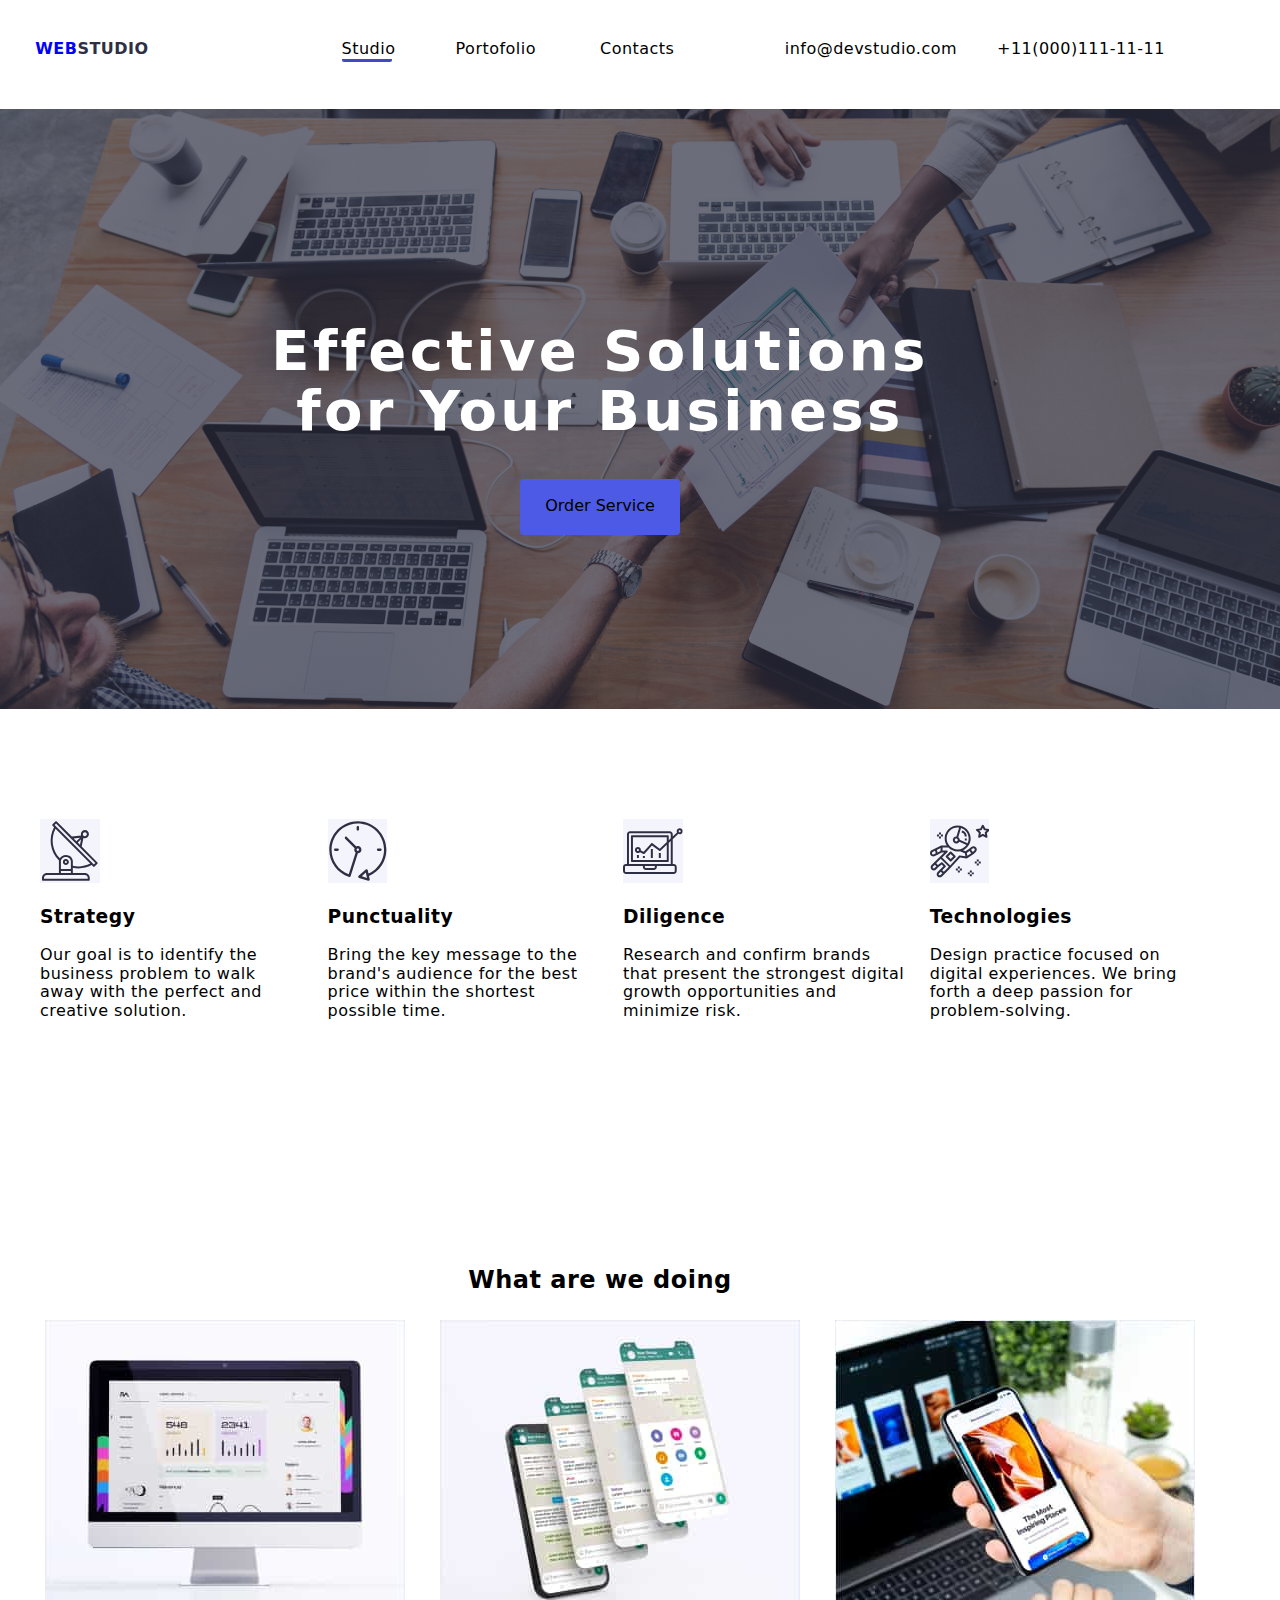
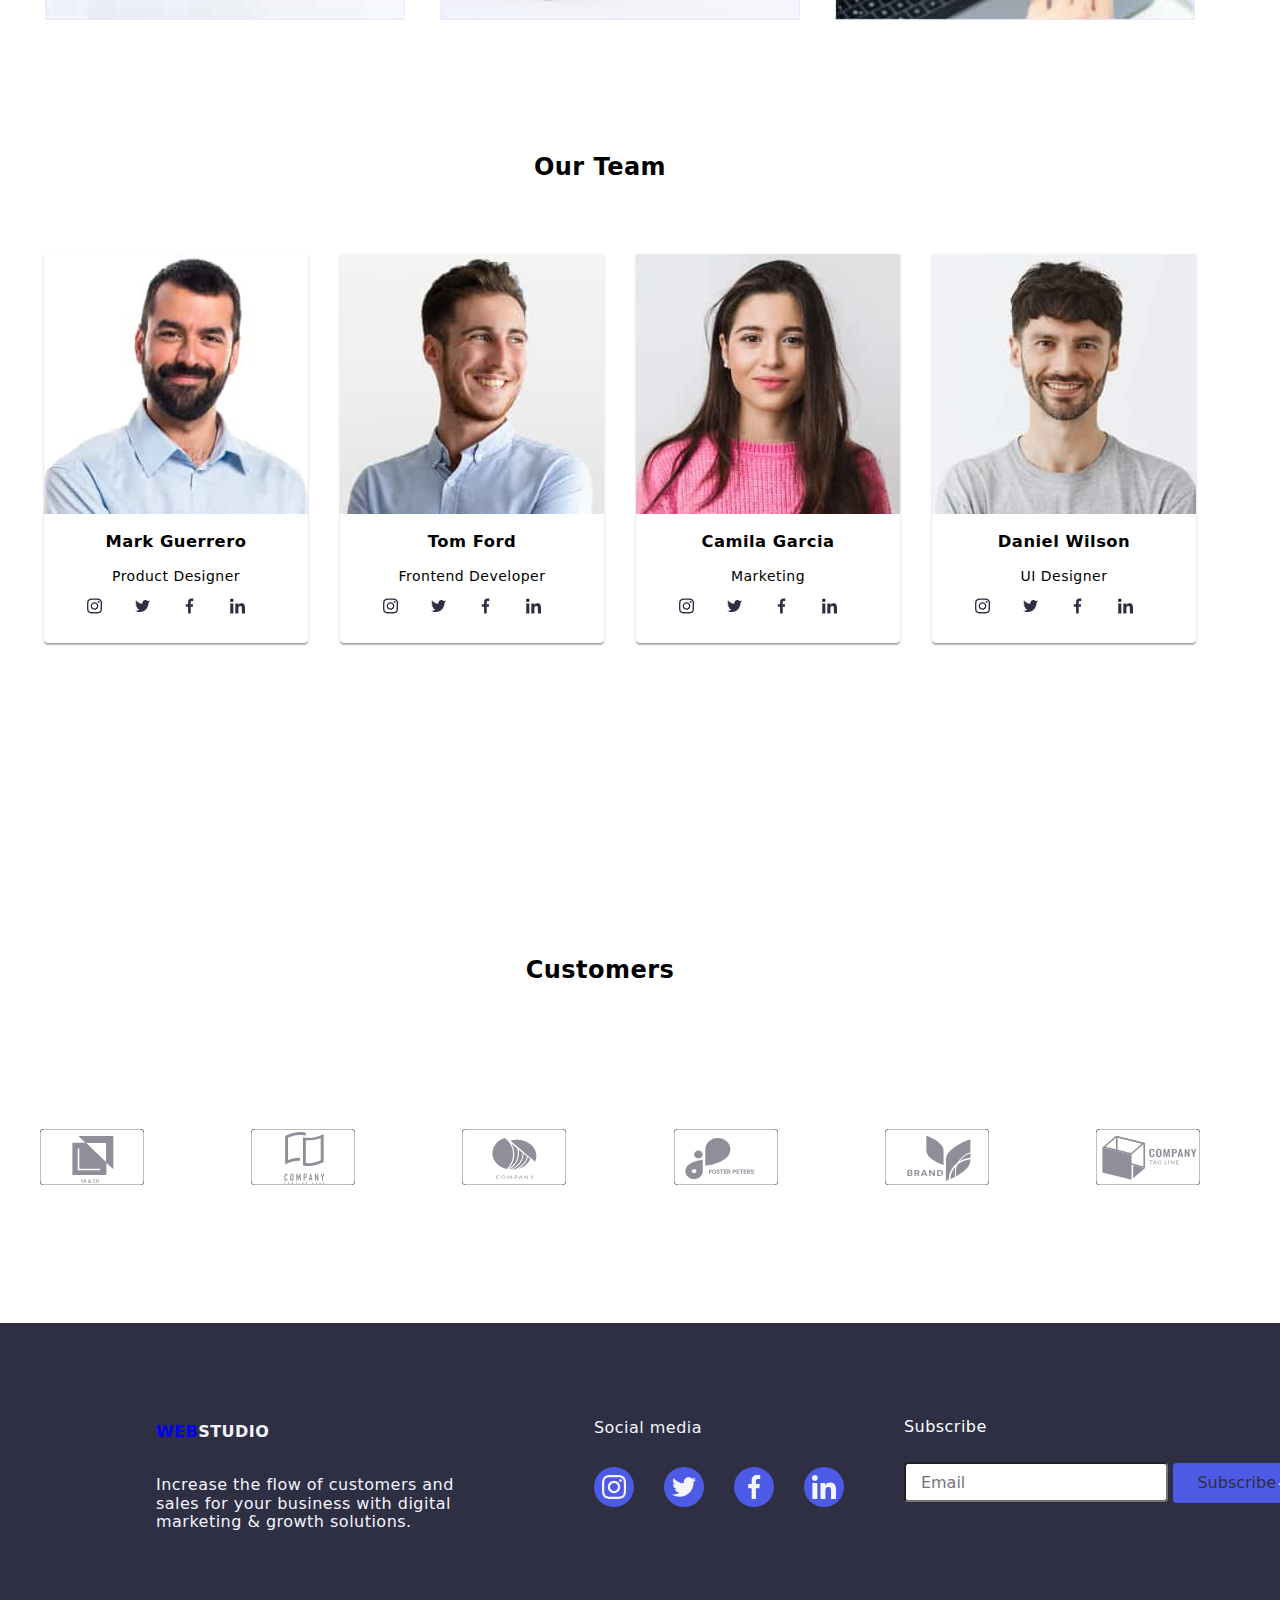
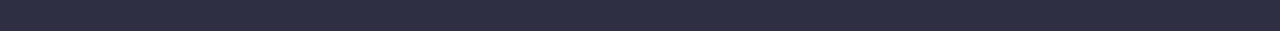
==== index.html @ d2dd6508 "3" ====
<!DOCTYPE html>
<html lang="en">

<head>
  <meta charset="UTF-8" />
  <meta name="viewport" content="width=device-width, initial-scale=1.0" />
  <title>WEBSTUDIO</title>
  <link rel="preconnect" href="https://fonts.googleapis.com" />
  <link rel="preconnect" href="https://fonts.gstatic.com" crossorigin="" />
  <link
    href="https://fonts.googleapis.com/css2?family=Raleway:ital,wght@0,700;1,700&amp;family=Roboto:wght@400;500;700;900&amp;display=swap"
    rel="stylesheet" />
  <link rel="stylesheet" href="style.css" />
  <link rel="stylesheet" href="modern-normalize.css" />
</head>

<body class="website">
  <header class="top-line container">
    <!-- Logo -->
    <a href="index.html" class="logo">STUDIO</a>
    <!-- Sectiunea Navigatie -->
    <nav class="pages">
      <ul>
        <li>
          <a class="active-studio" href="index.html">Studio</a>
        </li>
      </ul>
      <ul>
        <li>
          <a href="Portofoliu.html">Portofolio</a>
        </li>
      </ul>
      <ul>
        <li>
          <a>Contacts</a>
        </li>
      </ul>
    </nav>
    <!-- Email and Phone -->
    <div class="link-logo">
      <a href="mailto:info@devstudio.com">info@devstudio.com</a>
      <a href="tel:+11%20(000)%20111-11-11">+11(000)111-11-11</a>
    </div>
  </header>

  <div class="header-container-content">
    <!-- Section Hero -->
    <main>
      <section class="hero section container">
        <h1 class="h1-hero">
          Effective Solutions<br />
          for Your Business
        </h1>
        <button class="button-order" data-modal-open>Order Service</button>
        <div class="modal is-hidden" data-modal>
          <div class="modal-content">
            <div>
              <form>

                <p class="p-form">Leave your contacts and we will call you back</p>
                <div class="modal-form">

                  <label clas="name-label"> Name
                    <svg class="name-icon" width="25px" height="25px">
                      <use href="./icons/symbol-defs-modal.svg.svg#icon-person"></use>
                    </svg>
                    <input type="text">
                  </label>
                </div>

                <div class="modal-form">
                  <label clas="name-label"> Phone
                    <svg class="name-icon" width="25px" height="25px">
                      <use href="./icons/symbol-defs-modal.svg.svg#icon-phone"></use>
                    </svg>
                    <input type="text">
                  </label>
                </div>

                <div class="modal-form">
                  <label clas="name-label"> Email
                    <svg class="name-icon" width="25px" height="25px">
                      <use href="./icons/symbol-defs-modal.svg.svg#icon-email"></use>
                    </svg>
                    <input type="text">
                  </label>
                </div>
                <div class="modal-form">
                  <label class="comment" for="comment">Comment
                    <textarea class="comment-textarea" name="comment" rows="5" placeholder="Text input"></textarea>
                  </label>
                  <div class="modal-form-checkbox">

                    <input class="checkbox" type="checkbox" id="privacypolicy" name="privacypolicy" value="policy">
                    <label class="privacypolicy" for="privacypolicy"> I accept the terms and conditions of the <a
                        href="https://www.google.co.uk/" target="_blank"> <span> Privacy Policy</span></a></label><br>
                  </div>
                  <div class="btn-send-style">
                  <button class="btn-send" type="submit">Send</button>
                </div>
                </div>
                <!-- <input type="submit" value="Submit"> -->
              </form>
            </div>
            <button class="close-btn" data-modal-close>
              <svg class="close-icons" width="24px" height="24px">
                <use href="./icons/symbol-defs-close.svg#icon-close"></use>
              </svg>
            </button>
          </div>
        </div>
      </section>
  </div>
  <!-- Section Subtitles -->
  <section class="section container">
    <ul class="about-list">
      <li>
        <div class="4-icons">
          <svg class="social-icons" width="59.72px" height="64px">
            <rect class="rect-icons" fill="#F4F4FD" width="264;" height="112px;" />
            <use href="./icons/symbol-defs1.svg#icon-antena"></use>
          </svg>
        </div>
        <h3>Strategy</h3>
        <p>
          Our goal is to identify the business problem to walk away with the
          perfect and creative solution.
        </p>
      </li>
      <li>
        <div class="4-icons">
          <svg class="social-icons" width="59.72px" height="64px">
            <rect class="rect-icons" fill="#F4F4FD" width="264;" height="112px;" />
            <use href="./icons/symbol-defs1.svg#icon-clock"></use>
          </svg>
        </div>
        <h3>Punctuality</h3>
        <p>
          Bring the key message to the brand's audience for the best price
          within the shortest possible time.
        </p>
      </li>
      <li>
        <div class="4-icons">
          <svg class="social-icons" width="59.72px" height="64px">
            <rect class="rect-icons" fill="#F4F4FD" width="264;" height="112px;" />
            <use href="./icons/symbol-defs1.svg#icon-diagram"></use>
          </svg>
        </div>
        <h3>Diligence</h3>
        <p>
          Research and confirm brands that present the strongest digital
          growth opportunities and minimize risk.
        </p>
      </li>
      <li>
        <div class="4-icons">
          <svg class="social-icons" width="59.72px" height="64px">
            <rect class="rect-icons" fill="#F4F4FD" width="264;" height="112px;" />
            <use href="./icons/symbol-defs1.svg#icon-astronaut"></use>
          </svg>
        </div>
        <h3>Technologies</h3>
        <p>
          Design practice focused on digital experiences. We bring forth a
          deep passion for problem-solving.
        </p>
      </li>
    </ul>
  </section>
  <!-- Section "What are we doing" -->
  <section class="section">
    <div class="container">
      <h2 class="sub-heder">What are we doing</h2>
      <ul class="section-img">
        <li>
          <img src="./images/monitor.jpg" alt="monitor" width="360" height="300" />
        </li>
        <li>
          <img src="./images/telefoane.jpg" alt="telefoane" width="360" height="300" />
        </li>
        <li>
          <img src="./images/telefon.jpg" alt="telefon" width="360" height="300" />
        </li>
      </ul>
    </div>
  </section>
  <!-- Section Our Team -->
  <section class="section-team">
    <div class="container">
      <h2 class="h2-team">Our Team</h2>
      <ul class="team-cards">
        <li class="cards-team">
          <img src="./images/mark.jpg" alt="mark" />
          <h3 class="h3-team">Mark Guerrero</h3>
          <p class="p-team">Product Designer</p>
          <ul class="list-social-icons">
            <li>
              <a class="icon-links" href="https://www.instagram.com/" target="_blank" aria-label="instagram-link">

                <svg class="social-icons" width="16px" height="16px">
                  <use href="./icons/symbol-defs1.svg#icon-instagram"></use>
                </svg>
              </a>


            </li>
            <li>
              <a class="icon-links" href="https://twitter.com/" target="_blank" aria-label="instagram-link">
                <svg class="social-icons" width="16px" height="16px">
                  <use href="./icons/symbol-defs1.svg#icon-twitter"></use>
                </svg>
              </a>
            </li>
            <li>
              <a class="icon-links" href="https://www.facebook.com/" target="_blank" aria-label="instagram-link">
                <svg class="social-icons" width="16px" height="16px">
                  <use href="./icons/symbol-defs1.svg#icon-facebook"></use>
                </svg>
              </a>
            </li>
            <li>
              <a class="icon-links" href="https://www.linkedin.com/" target="_blank" aria-label="instagram-link">
                <svg class="social-icons" width="16px" height="16px">
                  <use href="./icons/symbol-defs1.svg#icon-linkedin"></use>
                </svg>
              </a>
            </li>
          </ul>
        </li>
        <li class="cards-team">
          <img src="./images/tom.jpg" alt="tom" />
          <h3 class="h3-team">Tom Ford</h3>
          <p class="p-team">Frontend Developer</p>
          <ul class="list-social-icons">
            <li>
              <a class="icon-links" href="https://www.instagram.com/" target="_blank" aria-label="instagram-link">
                <svg class="social-icons" width="16px" height="16px">
                  <use href="./icons/symbol-defs1.svg#icon-instagram"></use>
                </svg>
              </a>
            </li>
            <li>
              <a class="icon-links" href="https://twitter.com/" target="_blank" aria-label="instagram-link">
                <svg class="social-icons" width="16px" height="16px">
                  <use href="./icons/symbol-defs1.svg#icon-twitter"></use>
                </svg>
              </a>
            </li>
            <li>
              <a class="icon-links" href="https://www.facebook.com/" target="_blank" aria-label="instagram-link">
                <svg class="social-icons" width="16px" height="16px">
                  <use href="./icons/symbol-defs1.svg#icon-facebook"></use>
                </svg>
              </a>
            </li>
            <li>
              <a class="icon-links" href="https://www.linkedin.com/" target="_blank" aria-label="instagram-link">
                <svg class="social-icons" width="16px" height="16px">
                  <use href="./icons/symbol-defs1.svg#icon-linkedin"></use>
                </svg>
              </a>
            </li>
          </ul>
        </li>
        </li>
        <li class="cards-team">

          <img src="./images/camila.jpg" alt="camila" />
          <h3 class="h3-team">Camila Garcia</h3>
          <p class="p-team">Marketing</p>
          <ul class="list-social-icons">
            <li>

              <a class="icon-links" href="https://www.instagram.com/" target="_blank" aria-label="instagram-link">
                <svg class="social-icons" width="16px" height="16px">
                  <use href="./icons/symbol-defs1.svg#icon-instagram"></use>
                </svg>
              </a>
            </li>
            <li>
              <a class="icon-links" href="https://twitter.com/" target="_blank" aria-label="instagram-link">
                <svg class="social-icons" width="16px" height="16px">
                  <use href="./icons/symbol-defs1.svg#icon-twitter"></use>
                </svg>
              </a>
            </li>
            <li>
              <a class="icon-links" href="https://www.facebook.com/" target="_blank" aria-label="instagram-link">
                <svg class="social-icons" width="16px" height="16px">
                  <use href="./icons/symbol-defs1.svg#icon-facebook"></use>
                </svg>
              </a>
            </li>

            <li>
              <a class="icon-links" href="https://www.linkedin.com/" target="_blank" aria-label="instagram-link">
                <svg class="social-icons" width="16px" height="16px">
                  <use href="./icons/symbol-defs1.svg#icon-linkedin"></use>
                </svg>
              </a>
            </li>
          </ul>
        </li>
        <li class="cards-team">

          <img src="./images/daniel.jpg" alt="daniel" />
          <h3 class="h3-team">Daniel Wilson</h3>
          <p class="p-team">UI Designer</p>
          <ul class="list-social-icons">
            <li>
              <a class="icon-links" href="https://www.instagram.com/" target="_blank" aria-label="instagram-link">


                <svg class="social-icons" width="16px" height="16px">
                  <use href="./icons/symbol-defs1.svg#icon-instagram"></use>
                </svg>
              </a>
            </li>
            <li>
              <a class="icon-links" href="https://twitter.com/" target="_blank" aria-label="instagram-link">
                <svg class="social-icons" width="16px" height="16px">
                  <use href="./icons/symbol-defs1.svg#icon-twitter"></use>
                </svg>
              </a>
            </li>
            <li>
              <a class="icon-links" href="https://www.facebook.com/" target="_blank" aria-label="instagram-link">
                <svg class="social-icons" width="16px" height="16px">
                  <use href="./icons/symbol-defs1.svg#icon-facebook"></use>

                </svg>
              </a>
            </li>
            <li>
              <a class="icon-links" href="https://www.linkedin.com/" target="_blank" aria-label="instagram-link">
                <svg class="social-icons" width="16px" height="16px">
                  <use href="./icons/symbol-defs1.svg#icon-linkedin"></use>
                </svg>
              </a>
            </li>
          </ul>
        </li>
        </li>
    </div>
  </section>
  <section class="section customers">
    <div class="container">
      <h2>Customers</h2>
      <div class="container-customers">
        <ul class="customers-icons">
          <li class="customers-icons">
            <svg class="6-icons" width="104px" height="56px">
              <rect class="hover-rectangle" width="104px" height="56px" fill="#ffff" stroke="grey" rx="4px" />
              <use href="./icons/symbol-defs1.svg#icon-1"></use>
            </svg>



          </li>

          <li class="customers-icons">
            <svg class="6-icons" width="104px" height="56px">
              <rect class="hover-rectangle" width="104px" height="56px" fill="#ffff" stroke="grey" rx="4px" />

              <use href="./icons/symbol-defs1.svg#icon-2"></use>

            </svg>

          </li>
          <li class="customers-icons">
            <svg class="6-icons" width="104px" height="56px">
              <rect class="hover-rectangle" width="104px" height="56px" fill="#ffff" stroke="grey" rx="4px" />
              <use href="./icons/symbol-defs1.svg#icon-3"></use>
            </svg>

          </li>
          <li class="customers-icons">
            <svg class="6-icons" width="104px" height="56px">
              <rect class="hover-rectangle" width="104px" height="56px" fill="#ffff" stroke="grey" rx="4px" />
              <use href="./icons/symbol-defs1.svg#icon-4"></use>
            </svg>

          </li>
          <li class="customers-icons">
            <svg class="6-icons" width="104px" height="56px">
              <rect class="hover-rectangle" width="104px" height="56px" fill="#ffff" stroke="grey" rx="4px" />
              <use href="./icons/symbol-defs1.svg#icon-5"></use>
            </svg>

          </li>
          <li class="customers-icons">
            <svg class="6-icons" width="104px" height="56px">
              <rect class="hover-rectangle" width="104" height="56" fill="#ffff" stroke="grey" stroke-width="1px"
                rx="4px" />
              <use href="./icons/symbol-defs1.svg#icon-6"></use>
            </svg>

          </li>
        </ul>
      </div>
    </div>



  </section>
  </main>
  <footer class="footer">
    <div class="container">
      <section class="footer">
        <!-- Logo -->
        <div class="logo-footer">
          <a href="index.html" class="logo">STUDIO</a>
          <p class="p-footer">
            Increase the flow of customers and <br> sales for your business with digital <br>
            marketing & growth solutions.
          </p>

        </div>
        <div class="social-media-footer">
          <p>Social media</p>
          <ul class="list-social-icons">
            <li>
              <a class="icon-links-footer" href="https://www.instagram.com/" target="_blank"
                aria-label="instagram-link">


                <svg class="social-icons-footer" width="24px" height="24px">
                  <use href="./icons/symbol-defs1.svg#icon-instagram"></use>
                </svg>
              </a>
            </li>
            <li>
              <a class="icon-links-footer" href="https://twitter.com/" target="_blank" aria-label="instagram-link">
                <svg class="social-icons-footer" width="24px" height="24px">
                  <use href="./icons/symbol-defs1.svg#icon-twitter"></use>
                </svg>
              </a>
            </li>
            <li>
              <a class="icon-links-footer" href="https://www.facebook.com/" target="_blank" aria-label="instagram-link">
                <svg class="social-icons-footer" width="24px" height="24px">
                  <use href="./icons/symbol-defs1.svg#icon-facebook"></use>

                </svg>
              </a>
            </li>
            <li>
              <a class="icon-links-footer" href="https://www.linkedin.com/" target="_blank" aria-label="instagram-link">
                <svg class="social-icons-footer" width="24px" height="24px">
                  <use href="./icons/symbol-defs1.svg#icon-linkedin"></use>
                </svg>
              </a>
            </li>
          </ul>
        </div>
        <div class="modal-form-footer">
          <p class="p-subscribe">Subscribe</p>
          <label class="footer-form"> 
            <input class="name-label-footer" type="text" placeholder="Email">
            <button class="btn-subscribe-footer" type="submit">Subscribe</button>
            <svg class="svg-btn-footer" width="24px" height="24px">
              <use href="./icons/symbol-defs-frame.svg.svg#icon-Frame"></use>
            </svg>
          </label>
        </div>
      </section>
    </div>
  </footer>

  <script src="./js/modal.js"></script>

</body>

</html>
---- style.css ----
.root {
  --link-color: #2e2f42;
  --global-font-family: "Roboto", sans-serif;
  --logo-font-family: "Raleway", sans-serif;
  --link-logo: #434455;
  --global-withe-text: #f4f4fd;
}

.website {
  font-family: var(--global-font-family);
}
body {
  font-family: var(--global-font-family);
  letter-spacing: 0.03em;
}

.logo-footer::before {
  color: blue;
  font-family: var(--logo-font-family);
  font-weight: 800;
  size: 18px;
  text-decoration: none;
}

.footer .logo {
  color: #f4f4fd;
  text-decoration: none;
}

.logo::before {
  content: "WEB";
  color: blue;
  font-family: var(--logo-font-family);
  font-weight: 800;
  size: 18px;
  text-decoration: none;
}

.logo {
  color: #2e2f42;
  text-decoration: none;
  font-family: var(--logo-font-family);
  font-weight: 800;
  size: 18px;
  width: 156px;
  margin-top: 24px;
  margin-bottom: 24px;
}

.link-logo a {
  color: var(--link-logo);
  text-decoration: none;
  size: 16px;
  line-height: 1.5;
  justify-content: space-around;
  margin-top: 24px;
  margin-bottom: 24px;
}

.link-logo {
  display: flex;
  gap: 40px;
  margin-top: 24px;
  margin-bottom: 24px;
  margin-block-start: 0;
}

.pages a {
  color: var(--link-color);
  text-decoration: none;
  font-weight: 500;
  gap: 40px;
  display: flex;
  margin-top: 24px;
  margin-bottom: 24px;
}

ul {
  list-style-type: none;
}

.hero {
  display: flex;
  flex-direction: column;
  justify-content: center;
  align-items: center;
  color: #ffffff;
  top: 72px;
  width: 1440px;
  height: 600px;
  top: 72px;
}

.rect-icons {
  width: 264px;
  height: 112px;
  position: absolute;
  left: 0px;
  top: 0px;
  background: #f4f4fd;
  border-radius: 4px;
}

.header-container-content {
  width: 1440px;
  height: 600px;
  position: relative;
  background-image: linear-gradient(
      rgba(46, 47, 66, 0.7),
      rgba(46, 47, 66, 0.7)
    ),
    url(./images/office.png);
  background-size: cover;
}

.top-line {
  display: flex;
  justify-content: space-around;
  gap: 40px;
  margin-block-start: 0;
}

.pages {
  display: flex;
  justify-content: space-evenly;
  margin-block-start: 0;
  gap: 24px;
}

.top-line {
  align-items: baseline;
}

.h1-hero {
  display: flex;
  justify-content: center;
  align-items: center;
  font-family: var(--global-font-family);
  font-weight: 700;
  font-size: 56px;
  line-height: 60px;
  letter-spacing: 0.06em;
  color: #fff;
  width: 696px;
  text-align: center;
}

.button-order {
  padding: 16px, 32px, 16px, 32px;
  cursor: pointer;
  width: 160px;
  height: 56px;
  gap: 10px;
  border-radius: 4px 4px 4px;
  background-color: #4d5ae5;
  padding: 0;
  outline: none;
  border: none;
  transition: color 250ms cubic-bezier(0.4, 0, 0.2, 1);
}

.button-order:hover,
.button-order:focus {
  background-color: #4d5ae5;
  color: #ffffff;
  cursor: pointer;
  border: none;
  transition: color 250ms cubic-bezier(0.4, 0, 0.2, 1);
}

.about li h3 {
  font-weight: 500;
  size: 20px;
  color: var(--link-color);
  line-height: 1.5;
}

.about li p {
  size: 16px;
  color: var(--link-color);
  line-height: 1.5;
}

.sub-heder {
  font-weight: 700;
  size: 36px;
  color: var(--link-color);
  line-height: 40px;
}

.team {
  font-weight: 700;
  size: 36px;
  color: var(--link-color);
  line-height: 40px;
}

.our-team h3 {
  font-weight: 500;
  size: 20px;
  color: var(--link-color);
  line-height: 1.5;
}

.our-team p {
  size: 16px;
  color: var(--link-logo);
  line-height: 1.5;
}

.footer {
  background-color: #2e2f42;
  color: #f4f4fd;
  width: 1440px;
  display: flex;
  justify-content: unset;
  align-content: baseline;
  flex-wrap: wrap;
}

.logo-studio {
  color: #ffffff;
  line-height: 21px;
}

.buttons .all {
  font-weight: 500;
  color: #4d5ae5;
  background-color: #e7e9fc;
  width: 69px;
  height: 48px;
  padding: 12px, 24px, 12px, 24px;
  cursor: pointer;
  border: none;
  border-radius: 4px;
  line-height: 1.5;
  transition: color 250ms cubic-bezier(0.4, 0, 0.2, 1);
}

.buttons .all:hover {
  background-color: #404bbf;
  color: #ffffff;
  transition: color 250ms cubic-bezier(0.4, 0, 0.2, 1);
}

.buttons .web {
  color: #4d5ae5;
  background-color: #e7e9fc;
  width: 116px;
  height: 48px;
  padding: 12px, 24px, 12px, 24px;
  cursor: pointer;
  border: 1px;
  border-radius: 4px;
  font-weight: 500;
  line-height: 1.5;
  transition: color 250ms cubic-bezier(0.4, 0, 0.2, 1);
}

.buttons .web:hover {
  background-color: #404bbf;
  color: #ffffff;
  transition: color 250ms cubic-bezier(0.4, 0, 0.2, 1);
}

.buttons .app {
  color: #4d5ae5;
  background-color: #e7e9fc;
  width: 78px;
  height: 48px;
  padding: 12px, 24px, 12px, 24px;
  cursor: pointer;
  border: 1px;
  border-radius: 4px;
  font-weight: 500;
  line-height: 1.5;
  transition: color 250ms cubic-bezier(0.4, 0, 0.2, 1);
}

.buttons .app:hover {
  background-color: #404bbf;
  color: #ffffff;
  transition: color 250ms cubic-bezier(0.4, 0, 0.2, 1);
}

.buttons .design {
  color: #4d5ae5;
  background-color: #e7e9fc;
  width: 101px;
  height: 48px;
  padding: 12px, 24px, 12px, 24px;
  cursor: pointer;
  border: 1px;
  border-radius: 4px;
  font-weight: 500;
  line-height: 1.5;
  transition: color 250ms cubic-bezier(0.4, 0, 0.2, 1);
}

.buttons .design:hover {
  background-color: #404bbf;
  color: #ffffff;
  transition: color 250ms cubic-bezier(0.4, 0, 0.2, 1);
}

.buttons .marketing {
  color: #4d5ae5;
  background-color: #e7e9fc;
  width: 101px;
  height: 48px;
  padding: 12px, 24px, 12px, 24px;
  cursor: pointer;
  border: 1px;
  border-radius: 4px;
  font-weight: 500;
  line-height: 1.5;
}

.buttons .marketing:hover {
  background-color: #404bbf;
  color: #ffffff;
  transition: color 250ms cubic-bezier(0.4, 0, 0.2, 1);
}

.container {
  width: 1200px;
}

.about-list {
  display: flex;
  justify-content: space-around;
  gap: 24px;
}

.section-img {
  display: flex;
  justify-content: space-around;
  gap: 24px;
}

.sub-heder {
  display: flex;
  justify-content: center;
}

.list-social-icons {
  list-style-type: none;
  display: flex;
  align-items: center;
  justify-content: space-evenly;
  padding-bottom: 30px;
  margin-right: 60px;
  gap: 30px;
}

.social-icons {
  fill: #2e2f42;
}

.social-icons:hover,
.social-icons:focus {
  fill: #4d5ae5;
  transition: color 250ms cubic-bezier(0.4, 0, 0.2, 1);
}

.icon-links {
  display: flex;
  border-radius: 50%;
  background-color: white;
  display: flex;
  justify-content: center;
  align-content: center;
  width: 15px;
  height: 15px;
}

.cards-team {
  font-size: 14px;
  text-align: center;
  box-shadow: 0px 1px 3px rgba(0, 0, 0, 0.12), 0px 1px 1px rgba(0, 0, 0, 0.14),
    0px 2px 1px rgba(0, 0, 0, 0.2);
  border-radius: 0px 0px 4px 4px;
  background-color: #ffffff;
}

.team {
  background-color: #f4f4fd;
  width: 1440px;
  height: 780px;
}

.h2-team {
  text-align: center;
}

.team-cards {
  display: flex;
  justify-content: space-around;
  gap: 24px;
  margin-top: 72px;
  margin-bottom: 200px;
}

.section {
  padding-top: 94px;
  padding-bottom: 94px;
}

.logo-footer {
  display: flex;

  flex-direction: column;

  margin-left: 156px;
}

.p-footer {
  margin-bottom: 100px;
  margin-top: 17.5px;
}

.logo-footer .logo {
  margin-top: 100px;
  margin-bottom: 17.5px;
}

.active-buttons {
  display: flex;
  flex-direction: row;
  flex-wrap: wrap;
  margin-top: -60px;
  justify-content: center;
  align-items: center;
  align-content: center;
  gap: 12px;
}

.images-list {
  display: flex;
  flex-wrap: wrap;
  justify-content: space-around;
  border: #e7e9fc;
  margin-top: -72px;
  cursor: pointer;
}

.container .section {
  padding-top: 94px;
  padding-bottom: 0px;
}

.h3-images {
  margin-left: 16px;
  margin-top: 32px;
  margin-bottom: 8px;
}

.p-images {
  margin-left: 16px;
  margin-bottom: 60px;
}

.h2-customers {
  display: flex;
  justify-content: center;
  margin-top: 120px;
  margin-bottom: 280px;
}

.customers {
  text-align: center;
  justify-content: center;
  margin-bottom: 72px;
}

.customers-icons {
  fill: #8e8f99;
  display: flex;
  justify-content: space-evenly;
  display: flex;
  justify-content: space-between;
  margin-top: 72px;
  margin-bottom: 120px;
  transition: color 250ms cubic-bezier(0.4, 0, 0.2, 1);
}

.container-customers {
  height: 100px;
}

.customers-icons:hover,
.customers-icons:focus {
  fill: #4d5ae5;
  transition: color 250ms cubic-bezier(0.4, 0, 0.2, 1);
}

.hover-rectangle:hover {
  stroke: #4d5ae5;
}

.portofolio-cards:hover {
  font-size: 14px;

  box-shadow: 0px 1px 3px rgba(0, 0, 0, 0.12), 0px 1px 1px rgba(0, 0, 0, 0.14),
    0px 2px 1px rgba(0, 0, 0, 0.2);
  border-radius: 0px 0px 4px 4px;
  margin-bottom: 48px;
}
.social-media-footer {
  margin-top: 80px;
  margin-left: 100px;
}
.social-media-footer p {
  margin-left: 40px;
  font-family: var(--global-font-family);
  margin-bottom: 30px;
}
.icon-links-footer {
  display: flex;
  border-radius: 50%;
  background-color: #4d5ae5;
  display: flex;
  justify-content: center;
  align-content: center;
  width: 40px;
  height: 40px;
  flex-flow: wrap;
}
.social-media-footer svg {
  fill: #f4f4fd;
}

.icon-links-footer:hover,
.icon-links-footer:focus {
  transition: color 250ms cubic-bezier(0.4, 0, 0.2, 1);
  background-color: #2e2f42;
}

.footer .container {
  width: 1440px;
}
.is-hidden {
  visibility: hidden;
}
.modal {
  position: fixed;
  top: 80px;
  left: 142px;
  width: 915px;
  height: 660px;
  display: flex;
  justify-content: center;
  align-items: center;
  border-radius: 40px;
  opacity: 1.5;
  transition: transform 250ms cubic-bezier(0.4, 0, 0.2, 1);
}
.modal-content {
  margin: 0 auto;
  padding: 16px;
  background-color: #fff;
  width: 50%;
  height: 585px;
  position: relative;
  border-radius: 4px;
}
.close-btn {
  background-color: #fff;
  border-radius: 177%;
  color: #2e2f42;
  outline: none;
  position: absolute;
  top: 24px;
  right: 24px;
  border: none;
}

.pages a:hover,
.pages a:focus {
  color: #404bbf;
  transition: color 250ms cubic-bezier(0.4, 0, 0.2, 1);
}
.link-logo:hover,
.link-logo:focus {
  color: #404bbf;
  transition: color 250ms cubic-bezier(0.4, 0, 0.2, 1);
}
.list-social-icons:hover,
.list-social-icons:focus {
  color: #404bbf;
  transition: color 250ms cubic-bezier(0.4, 0, 0.2, 1);
}
.pages a.active-studio {
  border-bottom: 3px solid #404bbf;
  width: 50px;
  height: 22px;
  border-radius: 2px;
}
.pages a.active-portfolio {
  border-bottom: 3px solid #404bbf;
  width: 77px;
  height: 22px;
  border-radius: 2px;
}
.img-overlay {
  position: relative;
  overflow: hidden;
}

.overlay {
  display: flex;
  justify-content: center;
  align-content: center;
  top: 0px;
  height: 300px;
  width: 361px;
  position: absolute;
  background-color: #4d5ae5;
  opacity: 1.5;
  transform: translateY(101%);
  transition: transform 250ms cubic-bezier(0.4, 0, 0.2, 1);
}
.img-overlay:hover .overlay {
  transform: translateY(0px);
}
.overlay-text {
  color: #f4f4fd;
  font-family: var(--global-font-family);
  display: flex;
  margin-top: 40px;
  margin-left: 32px;
  margin-right: 32px;
  margin-bottom: 164px;
  line-height: 24px;
}
.modal-form {
  display: table-caption;
}
.p-form {
  font-family: var(--global-font-family);
  color: #2e2f42;
  width: 360px;
  height: 5px;
  text-align: center;
  margin-top: 30px;
  margin-bottom: 34px;
  margin-left: 24px;
  margin-right: 24px;
  font-weight: 500px;
  font-size: 16px;
}
.modal-form {
  color: #2e2f42;
}

input {
  width: 360px;
  height: 40px;
  top: 18px;
  border-radius: 4px;
  margin-left: 24px;
  margin-right: 24px;
  padding-left: 45px;
}
label {
  display: flex;
  flex-direction: column;
  margin-bottom: 4px;
  margin-top: 8px;
  margin-left: 24px;
  margin-right: 24px;
  color: #8e8f99;
}
.input-form {
  margin-left: 24px;
  margin-right: 24px;
}
textarea {
  width: 360px;
  height: 120px;
  top: 216px;
  border-radius: 4px;
  resize: none;
}
input:hover,
input:focus {
  border-color: #4d5ae5;
}
.privacypolicy {
  width: 400px;
  height: 16px;
  font-family: var(--global-font-family);
  size: 12px;
  margin-top: 16px;
  margin-left: 8px;
}
.checkbox {
  width: 16px;
  height: 16px;
  margin-top: 16px;
  margin-bottom: 24px;
  margin-left: 24px;
}
.modal-form-checkbox {
  display: flex;
}
:hover,
.comment-textarea:focus {
  border-color: #4d5ae5;
}
.comment-textarea {
  transition: transform 250ms cubic-bezier(0.4, 0, 0.2, 1);
}
.name-icon {
  position: absolute;
  display: inline-block;
  margin-top: 28px;
  margin-left: 15px;
}
.name-icon:hover,
.name-icon:focus {
  fill: #4d5ae5;
}
.name-icon {
  transition: transform 250ms cubic-bezier(0.4, 0, 0.2, 1);
}
.btn-send {
  padding: 16px, 32px, 16px, 32px;
  cursor: pointer;
  width: 160px;
  height: 56px;
  gap: 10px;
  border-radius: 4px;
  background-color: #4d5ae5;
  outline: none;
  border: none;
  transition: color 250ms cubic-bezier(0.4, 0, 0.2, 1);
  color: #fff;
  margin-right: 35px;
  font-family: var(--global-font-family);
  font-size: 16px;
  font-weight: 500px;
}
.btn-send-style {
  display: flex;
  justify-content: center;
  margin-top: 24px;
  margin-bottom: 24px;
  transition: color 250ms cubic-bezier(0.4, 0, 0.2, 1);
  font-family: var(--global-font-family);
}
.name-label-footer {
  padding-left: 15px;
  margin-top: 10px;
  width: 264px;
  height: 40px;
}
.footer-form {
  display: contents;
}
.modal-form-footer {
  margin-top: 85px;
}

.btn-subscribe-footer {
  top: 140px;
  left: 1116px;
  padding: 8px 24px 8px 24px;
  gap: 16px;
  border-radius: 4px;
  color: #2e2f42;
  background-color: #4d5ae5;
  cursor: pointer;
  transition: color 250ms cubic-bezier(0.4, 0, 0.2, 1);
  outline: none;
  border: none;
  width: 165px;
  height: 40px;
  text-align: left;
  font-family: var(--global-font-family);
  font-size: 16px;
  font-weight: 500px;
}
.p-subscribe {
  margin-top: 10px;
  color: #ffffff;
}
.btn-subscribe-footer:hover,
.btn-subscribe-footer:focus {
  color: white;
  transition: color 250ms cubic-bezier(0.4, 0, 0.2, 1);
}
.svg-btn-footer {
  position: absolute;
  margin-left: -60px;
  margin-top: 19px;
  transition: color 250ms cubic-bezier(0.4, 0, 0.2, 1);
}

@media screen and (max-width: 320px) {
  .cards-team {
    display: flex;
    flex-direction: column;
  }

  .team-cards {
    display: flex;
    flex-direction: column;
    width: 100%;
    height: auto;
  }
  img {
    width: 320px;
    height: 240px;
    margin: 0 auto;
  }
}
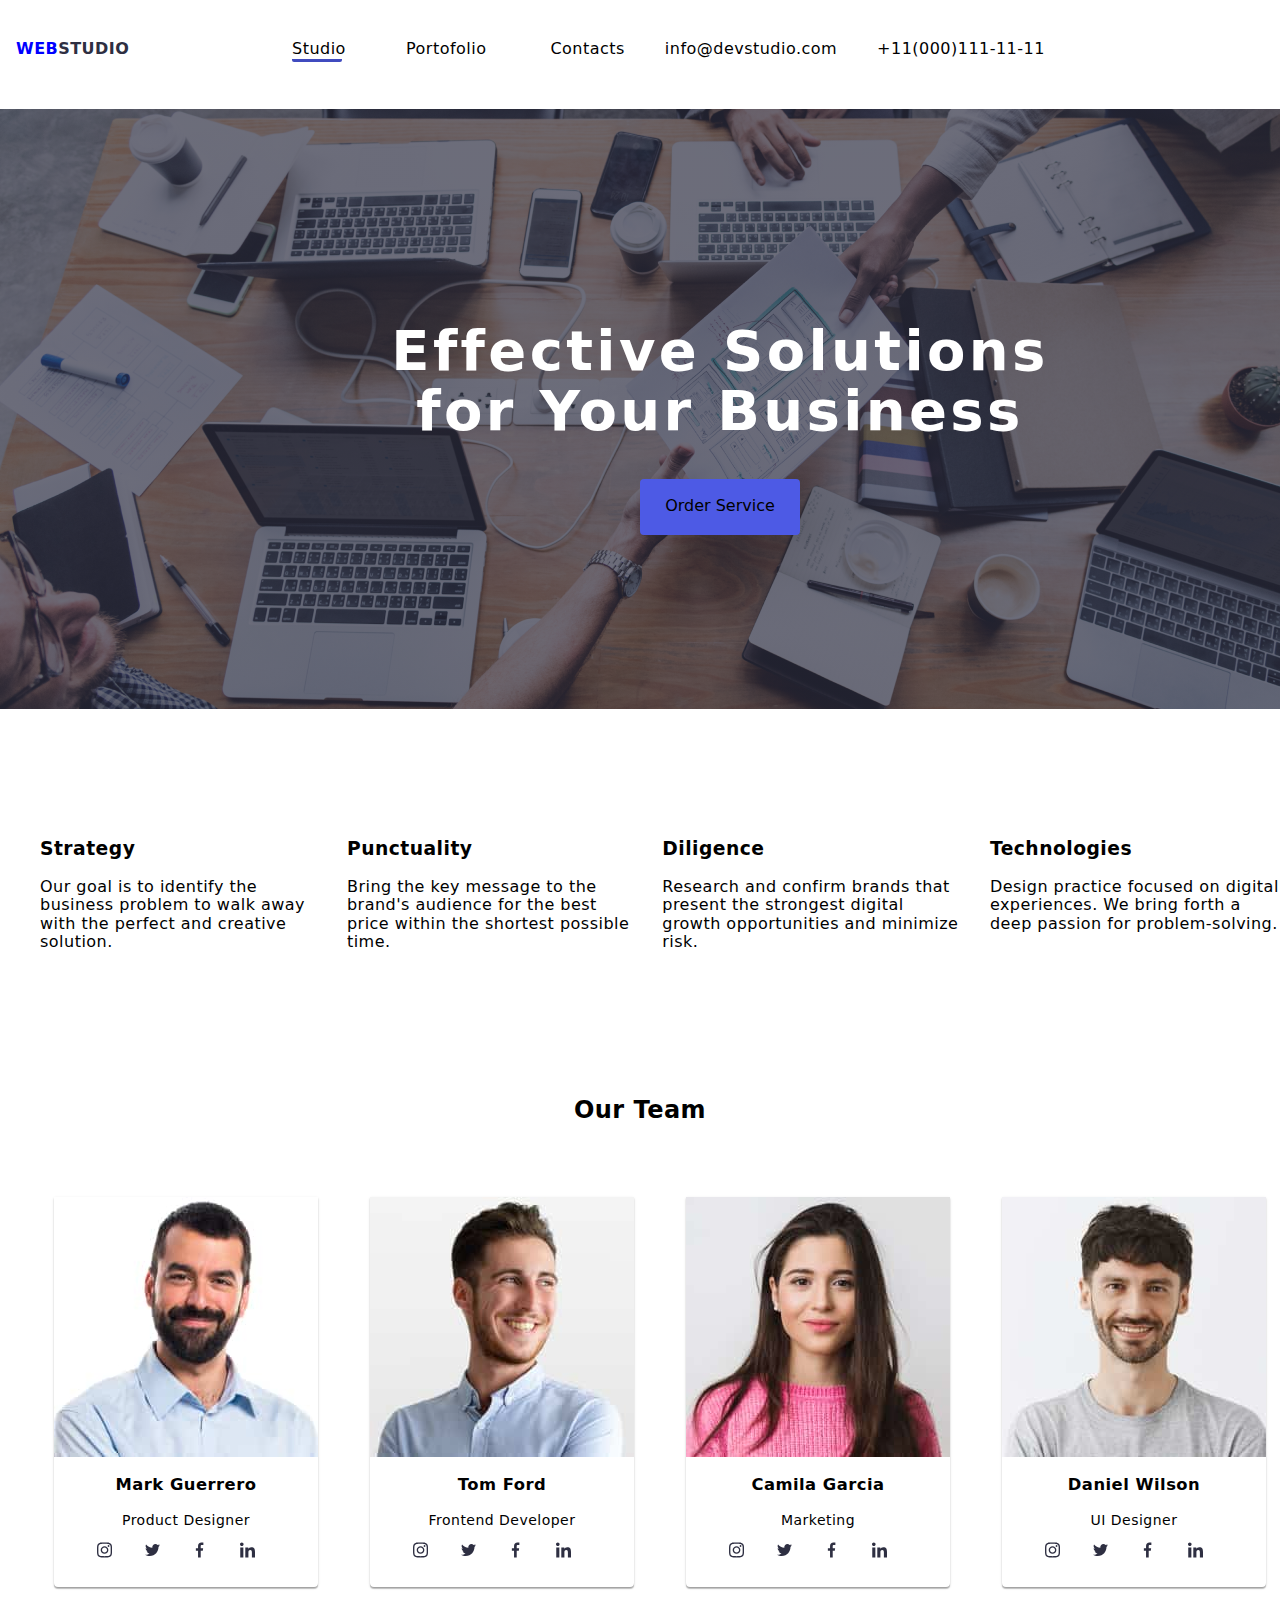
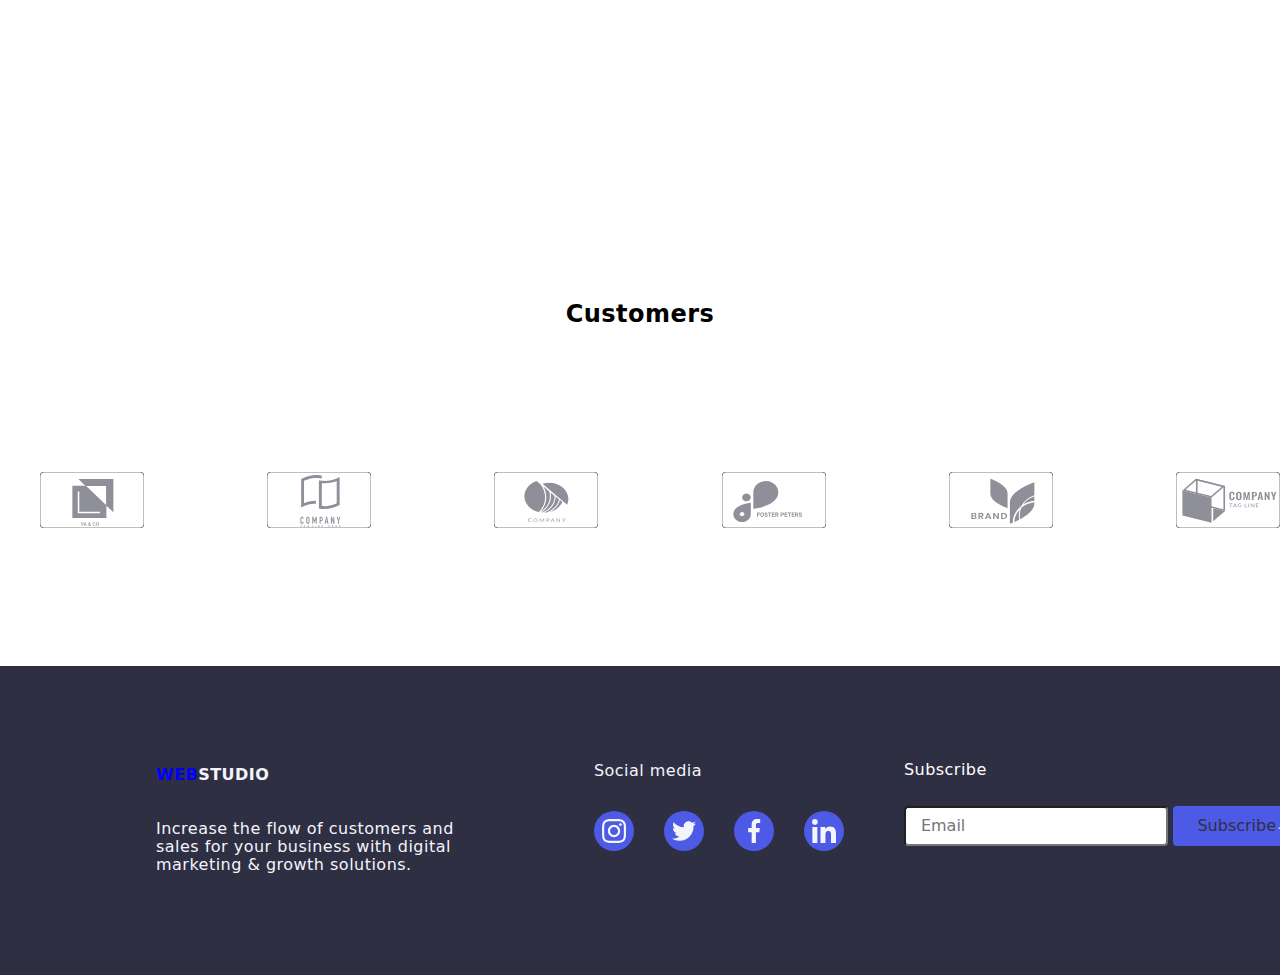
==== commit 42f51a80: "12334" ====
--- a/index.html
+++ b/index.html
@@ -15,9 +15,85 @@
 </head>
 
 <body class="website">
+  <div class="js-menu-container">
+    <button class="btn-menu js-close-menu">
+      <!-- <svg
+        fill="currentColor"
+        viewBox="0 0 20 20"
+        xmlns="http://www.w3.org/2000/svg"
+        width="24"
+        height="24"
+      >
+        <path
+          fill-rule="evenodd"
+          d="M4.293 4.293a1 1 0 011.414 0L10 8.586l4.293-4.293a1 1 0 111.414 1.414L11.414 10l4.293 4.293a1 1 0 01-1.414 1.414L10 11.414l-4.293 4.293a1 1 0 01-1.414-1.414L8.586 10 4.293 5.707a1 1 0 010-1.414z"
+          clip-rule="evenodd"
+        ></path>
+      </svg> -->
+     <svg class="logo-svg" viewBox="0 0 24 24" xmlns="http://www.w3.org/2000/svg"  width="24"
+        height="24">
+      <path fill="black" d="M3 18h18v-2H3v2zm0-5h18v-2H3v2zm0-7v2h18V6H3z" clip-rule="evenodd"/>
+
+    </svg>
+    </button>
+    <nav class="mobile-menu-navigation">
+      <ul>
+        <li>
+          <a class="active-studio" href="index.html">Studio</a>
+        </li>
+      </ul>
+      <ul>
+        <li>
+          <a href="Portofoliu.html">Portofolio</a>
+        </li>
+      </ul>
+      <ul>
+        <li>
+          <a>Contacts</a>
+        </li>
+      </ul>
+    </nav>
+    <ul class="list-social-icons">
+      <li>
+        <a class="icon-links" href="https://www.instagram.com/" target="_blank" aria-label="instagram-link">
+
+          <svg class="social-icons" width="16px" height="16px">
+            <use href="./icons/symbol-defs1.svg#icon-instagram"></use>
+          </svg>
+        </a>
+
+
+      </li>
+      <li>
+        <a class="icon-links" href="https://twitter.com/" target="_blank" aria-label="instagram-link">
+          <svg class="social-icons" width="16px" height="16px">
+            <use href="./icons/symbol-defs1.svg#icon-twitter"></use>
+          </svg>
+        </a>
+      </li>
+      <li>
+        <a class="icon-links" href="https://www.facebook.com/" target="_blank" aria-label="instagram-link">
+          <svg class="social-icons" width="16px" height="16px">
+            <use href="./icons/symbol-defs1.svg#icon-facebook"></use>
+          </svg>
+        </a>
+      </li>
+      <li>
+        <a class="icon-links" href="https://www.linkedin.com/" target="_blank" aria-label="instagram-link">
+          <svg class="social-icons" width="16px" height="16px">
+            <use href="./icons/symbol-defs1.svg#icon-linkedin"></use>
+          </svg>
+        </a>
+      </li>
+    </ul>
+    </li>
+  </div>
   <header class="top-line container">
     <!-- Logo -->
     <a href="index.html" class="logo">STUDIO</a>
+    <a class="js-open-menu">
+      <i data-feather="menu" class="burger-menu"></i>
+    </a>
     <!-- Sectiunea Navigatie -->
     <nav class="pages">
       <ul>
@@ -96,8 +172,8 @@
                         href="https://www.google.co.uk/" target="_blank"> <span> Privacy Policy</span></a></label><br>
                   </div>
                   <div class="btn-send-style">
-                  <button class="btn-send" type="submit">Send</button>
-                </div>
+                    <button class="btn-send" type="submit">Send</button>
+                  </div>
                 </div>
                 <!-- <input type="submit" value="Submit"> -->
               </form>
@@ -115,7 +191,7 @@
   <section class="section container">
     <ul class="about-list">
       <li>
-        <div class="4-icons">
+        <div class="about-icons">
           <svg class="social-icons" width="59.72px" height="64px">
             <rect class="rect-icons" fill="#F4F4FD" width="264;" height="112px;" />
             <use href="./icons/symbol-defs1.svg#icon-antena"></use>
@@ -128,7 +204,7 @@
         </p>
       </li>
       <li>
-        <div class="4-icons">
+        <div class="about-icons">
           <svg class="social-icons" width="59.72px" height="64px">
             <rect class="rect-icons" fill="#F4F4FD" width="264;" height="112px;" />
             <use href="./icons/symbol-defs1.svg#icon-clock"></use>
@@ -141,7 +217,7 @@
         </p>
       </li>
       <li>
-        <div class="4-icons">
+        <div class="about-icons">
           <svg class="social-icons" width="59.72px" height="64px">
             <rect class="rect-icons" fill="#F4F4FD" width="264;" height="112px;" />
             <use href="./icons/symbol-defs1.svg#icon-diagram"></use>
@@ -154,7 +230,7 @@
         </p>
       </li>
       <li>
-        <div class="4-icons">
+        <div class="about-icons">
           <svg class="social-icons" width="59.72px" height="64px">
             <rect class="rect-icons" fill="#F4F4FD" width="264;" height="112px;" />
             <use href="./icons/symbol-defs1.svg#icon-astronaut"></use>
@@ -169,7 +245,7 @@
     </ul>
   </section>
   <!-- Section "What are we doing" -->
-  <section class="section">
+  <section class="section what-are-we-doing">
     <div class="container">
       <h2 class="sub-heder">What are we doing</h2>
       <ul class="section-img">
@@ -456,7 +532,7 @@
         </div>
         <div class="modal-form-footer">
           <p class="p-subscribe">Subscribe</p>
-          <label class="footer-form"> 
+          <label class="footer-form">
             <input class="name-label-footer" type="text" placeholder="Email">
             <button class="btn-subscribe-footer" type="submit">Subscribe</button>
             <svg class="svg-btn-footer" width="24px" height="24px">
@@ -467,7 +543,7 @@
       </section>
     </div>
   </footer>
-
+  <script src="./mobile-menu.js"></script>
   <script src="./js/modal.js"></script>
 
 </body>
--- a/style.css
+++ b/style.css
@@ -9,6 +9,7 @@
 .website {
   font-family: var(--global-font-family);
 }
+
 body {
   font-family: var(--global-font-family);
   letter-spacing: 0.03em;
@@ -47,34 +48,6 @@
   margin-bottom: 24px;
 }
 
-.link-logo a {
-  color: var(--link-logo);
-  text-decoration: none;
-  size: 16px;
-  line-height: 1.5;
-  justify-content: space-around;
-  margin-top: 24px;
-  margin-bottom: 24px;
-}
-
-.link-logo {
-  display: flex;
-  gap: 40px;
-  margin-top: 24px;
-  margin-bottom: 24px;
-  margin-block-start: 0;
-}
-
-.pages a {
-  color: var(--link-color);
-  text-decoration: none;
-  font-weight: 500;
-  gap: 40px;
-  display: flex;
-  margin-top: 24px;
-  margin-bottom: 24px;
-}
-
 ul {
   list-style-type: none;
 }
@@ -101,9 +74,15 @@
   border-radius: 4px;
 }
 
+.top-line {
+  display: flex;
+  justify-content: space-around;
+  gap: 40px;
+  margin-block-start: 0;
+}
 .header-container-content {
-  width: 1440px;
-  height: 600px;
+  width: 100%;
+  height: auto;
   position: relative;
   background-image: linear-gradient(
       rgba(46, 47, 66, 0.7),
@@ -112,21 +91,6 @@
     url(./images/office.png);
   background-size: cover;
 }
-
-.top-line {
-  display: flex;
-  justify-content: space-around;
-  gap: 40px;
-  margin-block-start: 0;
-}
-
-.pages {
-  display: flex;
-  justify-content: space-evenly;
-  margin-block-start: 0;
-  gap: 24px;
-}
-
 .top-line {
   align-items: baseline;
 }
@@ -322,15 +286,6 @@
   transition: color 250ms cubic-bezier(0.4, 0, 0.2, 1);
 }
 
-.container {
-  width: 1200px;
-}
-
-.about-list {
-  display: flex;
-  justify-content: space-around;
-  gap: 24px;
-}
 
 .section-img {
   display: flex;
@@ -506,15 +461,18 @@
   border-radius: 0px 0px 4px 4px;
   margin-bottom: 48px;
 }
+
 .social-media-footer {
   margin-top: 80px;
   margin-left: 100px;
 }
+
 .social-media-footer p {
   margin-left: 40px;
   font-family: var(--global-font-family);
   margin-bottom: 30px;
 }
+
 .icon-links-footer {
   display: flex;
   border-radius: 50%;
@@ -526,6 +484,7 @@
   height: 40px;
   flex-flow: wrap;
 }
+
 .social-media-footer svg {
   fill: #f4f4fd;
 }
@@ -539,9 +498,11 @@
 .footer .container {
   width: 1440px;
 }
+
 .is-hidden {
   visibility: hidden;
 }
+
 .modal {
   position: fixed;
   top: 80px;
@@ -555,6 +516,7 @@
   opacity: 1.5;
   transition: transform 250ms cubic-bezier(0.4, 0, 0.2, 1);
 }
+
 .modal-content {
   margin: 0 auto;
   padding: 16px;
@@ -564,6 +526,7 @@
   position: relative;
   border-radius: 4px;
 }
+
 .close-btn {
   background-color: #fff;
   border-radius: 177%;
@@ -575,33 +538,12 @@
   border: none;
 }
 
-.pages a:hover,
-.pages a:focus {
-  color: #404bbf;
-  transition: color 250ms cubic-bezier(0.4, 0, 0.2, 1);
-}
-.link-logo:hover,
-.link-logo:focus {
-  color: #404bbf;
-  transition: color 250ms cubic-bezier(0.4, 0, 0.2, 1);
-}
 .list-social-icons:hover,
 .list-social-icons:focus {
   color: #404bbf;
   transition: color 250ms cubic-bezier(0.4, 0, 0.2, 1);
 }
-.pages a.active-studio {
-  border-bottom: 3px solid #404bbf;
-  width: 50px;
-  height: 22px;
-  border-radius: 2px;
-}
-.pages a.active-portfolio {
-  border-bottom: 3px solid #404bbf;
-  width: 77px;
-  height: 22px;
-  border-radius: 2px;
-}
+
 .img-overlay {
   position: relative;
   overflow: hidden;
@@ -620,9 +562,11 @@
   transform: translateY(101%);
   transition: transform 250ms cubic-bezier(0.4, 0, 0.2, 1);
 }
+
 .img-overlay:hover .overlay {
   transform: translateY(0px);
 }
+
 .overlay-text {
   color: #f4f4fd;
   font-family: var(--global-font-family);
@@ -633,9 +577,11 @@
   margin-bottom: 164px;
   line-height: 24px;
 }
+
 .modal-form {
   display: table-caption;
 }
+
 .p-form {
   font-family: var(--global-font-family);
   color: #2e2f42;
@@ -649,6 +595,7 @@
   font-weight: 500px;
   font-size: 16px;
 }
+
 .modal-form {
   color: #2e2f42;
 }
@@ -662,6 +609,7 @@
   margin-right: 24px;
   padding-left: 45px;
 }
+
 label {
   display: flex;
   flex-direction: column;
@@ -671,10 +619,12 @@
   margin-right: 24px;
   color: #8e8f99;
 }
+
 .input-form {
   margin-left: 24px;
   margin-right: 24px;
 }
+
 textarea {
   width: 360px;
   height: 120px;
@@ -682,10 +632,12 @@
   border-radius: 4px;
   resize: none;
 }
+
 input:hover,
 input:focus {
   border-color: #4d5ae5;
 }
+
 .privacypolicy {
   width: 400px;
   height: 16px;
@@ -694,6 +646,7 @@
   margin-top: 16px;
   margin-left: 8px;
 }
+
 .checkbox {
   width: 16px;
   height: 16px;
@@ -701,29 +654,36 @@
   margin-bottom: 24px;
   margin-left: 24px;
 }
+
 .modal-form-checkbox {
   display: flex;
 }
+
 :hover,
 .comment-textarea:focus {
   border-color: #4d5ae5;
 }
+
 .comment-textarea {
   transition: transform 250ms cubic-bezier(0.4, 0, 0.2, 1);
 }
+
 .name-icon {
   position: absolute;
   display: inline-block;
   margin-top: 28px;
   margin-left: 15px;
 }
+
 .name-icon:hover,
 .name-icon:focus {
   fill: #4d5ae5;
 }
+
 .name-icon {
   transition: transform 250ms cubic-bezier(0.4, 0, 0.2, 1);
 }
+
 .btn-send {
   padding: 16px, 32px, 16px, 32px;
   cursor: pointer;
@@ -741,6 +701,7 @@
   font-size: 16px;
   font-weight: 500px;
 }
+
 .btn-send-style {
   display: flex;
   justify-content: center;
@@ -749,15 +710,18 @@
   transition: color 250ms cubic-bezier(0.4, 0, 0.2, 1);
   font-family: var(--global-font-family);
 }
+
 .name-label-footer {
   padding-left: 15px;
   margin-top: 10px;
   width: 264px;
   height: 40px;
 }
+
 .footer-form {
   display: contents;
 }
+
 .modal-form-footer {
   margin-top: 85px;
 }
@@ -781,15 +745,18 @@
   font-size: 16px;
   font-weight: 500px;
 }
+
 .p-subscribe {
   margin-top: 10px;
   color: #ffffff;
 }
+
 .btn-subscribe-footer:hover,
 .btn-subscribe-footer:focus {
   color: white;
   transition: color 250ms cubic-bezier(0.4, 0, 0.2, 1);
 }
+
 .svg-btn-footer {
   position: absolute;
   margin-left: -60px;
@@ -797,10 +764,26 @@
   transition: color 250ms cubic-bezier(0.4, 0, 0.2, 1);
 }
 
-@media screen and (max-width: 320px) {
+.pages {
+  display: none;
+}
+
+.link-logo {
+  display: none;
+}
+
+.top-line {
+  display: flex;
+  justify-content: flex-start;
+  margin-left: 16px;
+}
+
+/* @media screen and (max-width: 320px) {
   .cards-team {
     display: flex;
     flex-direction: column;
+    width: 100%;
+    height: auto;
   }
 
   .team-cards {
@@ -814,4 +797,113 @@
     height: 240px;
     margin: 0 auto;
   }
-}
+} */
+
+.js-menu-container {
+  display: ;
+}
+
+.js-menu-container.is-open {
+  display: flex;
+  flex-direction: column;
+  justify-content: end;
+}
+
+.btn-menu {
+  position: absolute;
+  top: 25px;
+  right: 17px;
+}
+.about-icons {
+  display: none;
+}
+.what-are-we-doing {
+  display: none;
+}
+@media screen and (min-width: 768px) {
+  .pages a {
+    color: var(--link-color);
+    text-decoration: none;
+    font-weight: 500;
+    gap: 40px;
+    display: flex;
+    margin-top: 24px;
+    margin-bottom: 24px;
+  }
+
+  .pages {
+    display: flex;
+    justify-content: space-evenly;
+    margin-block-start: 0;
+    gap: 24px;
+  }
+
+  .pages a:hover,
+  .pages a:focus {
+    color: #404bbf;
+    transition: color 250ms cubic-bezier(0.4, 0, 0.2, 1);
+  }
+
+  .pages a.active-studio {
+    border-bottom: 3px solid #404bbf;
+    width: 50px;
+    height: 22px;
+    border-radius: 2px;
+  }
+
+  .pages a.active-portfolio {
+    border-bottom: 3px solid #404bbf;
+    width: 77px;
+    height: 22px;
+    border-radius: 2px;
+  }
+
+  .link-logo a {
+    color: var(--link-logo);
+    text-decoration: none;
+    size: 16px;
+    line-height: 1.5;
+    justify-content: space-around;
+    margin-top: 24px;
+    margin-bottom: 24px;
+  }
+
+  .link-logo {
+    display: flex;
+    gap: 40px;
+    margin-top: 24px;
+    margin-bottom: 24px;
+    margin-block-start: 0;
+  }
+
+  .link-logo:hover,
+  .link-logo:focus {
+    color: #404bbf;
+    transition: color 250ms cubic-bezier(0.4, 0, 0.2, 1);
+  }
+
+  .js-menu-container {
+    display: none;
+  }
+  .header-container-content {
+    width: 1440px;
+    height: 600px;
+    position: relative;
+    background-image: linear-gradient(
+        rgba(46, 47, 66, 0.7),
+        rgba(46, 47, 66, 0.7)
+      ),
+      url(./images/office.png);
+    background-size: cover;
+  }
+  .about-list {
+    display: flex;
+    justify-content: space-around;
+    gap: 24px;
+  }
+}
+@media only screen and (max-width: 320px) {
+  body {
+    overflow-x: hidden;
+  }
+}
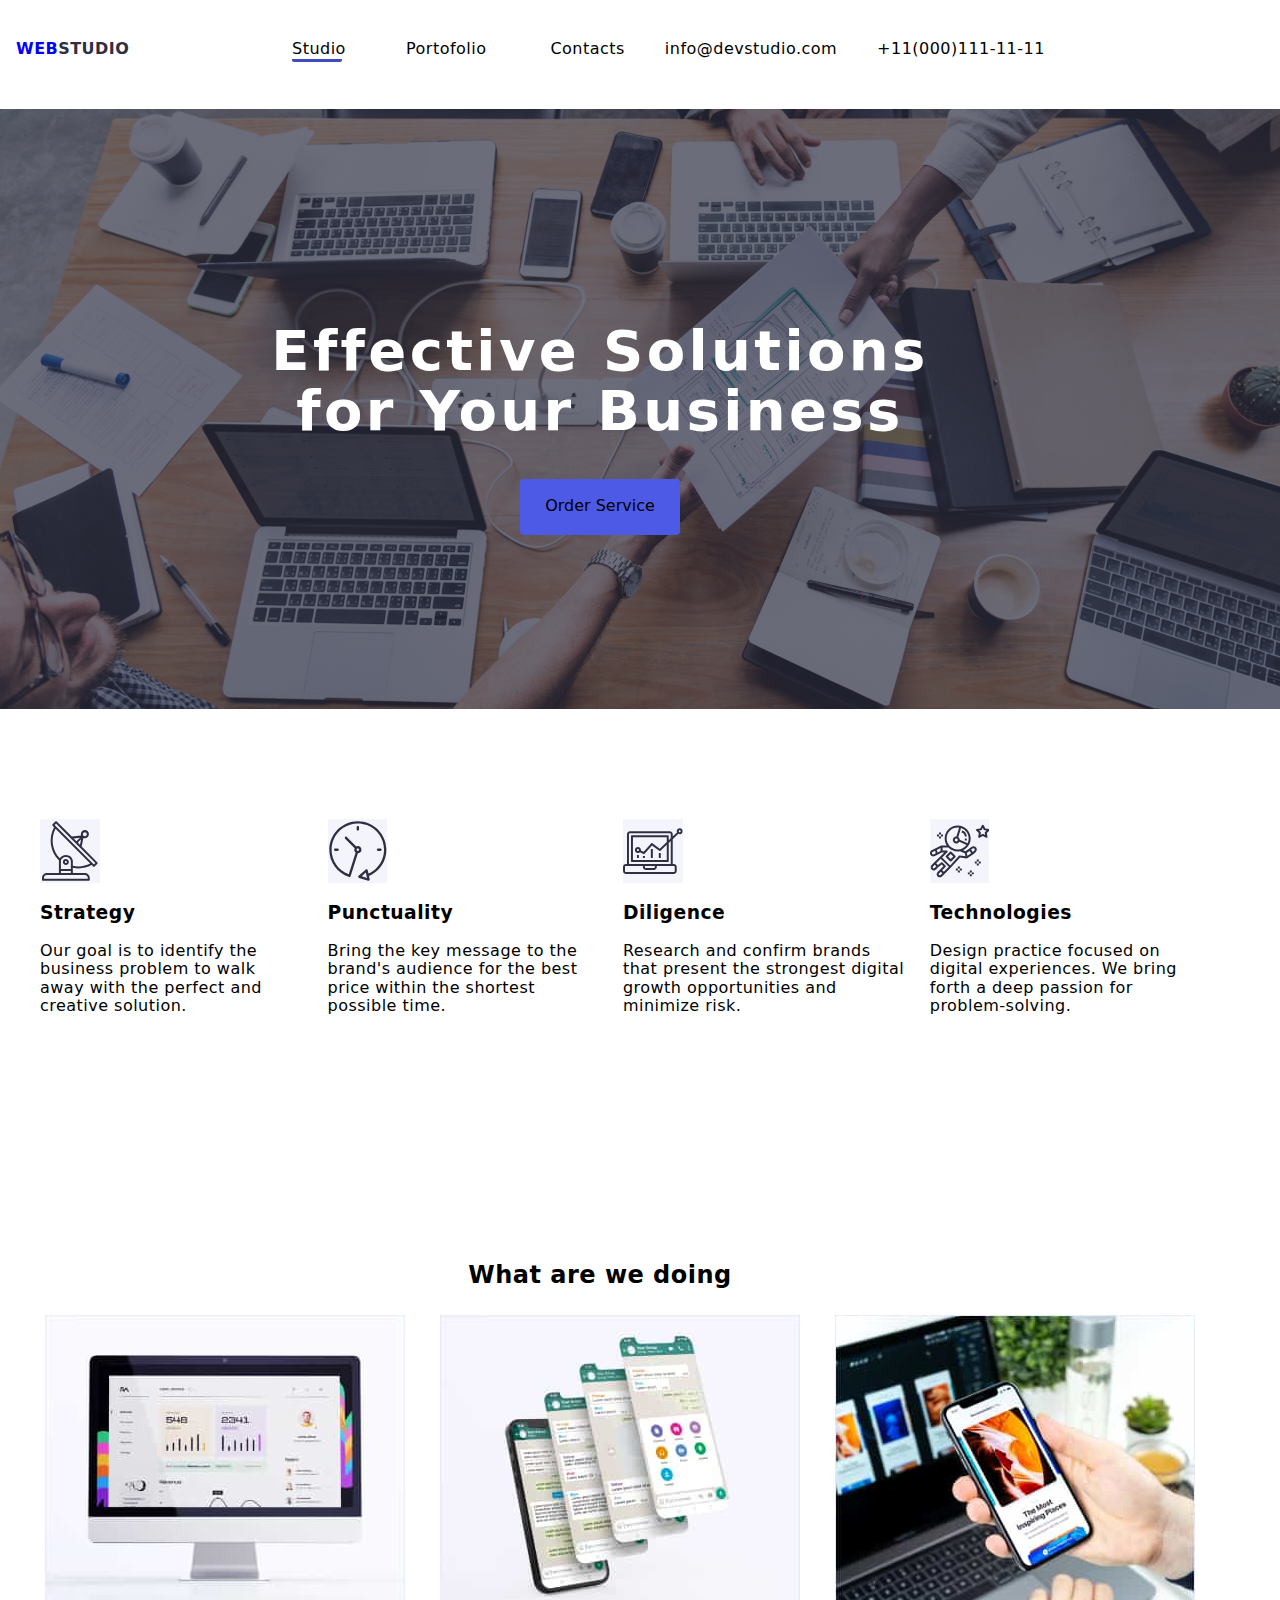
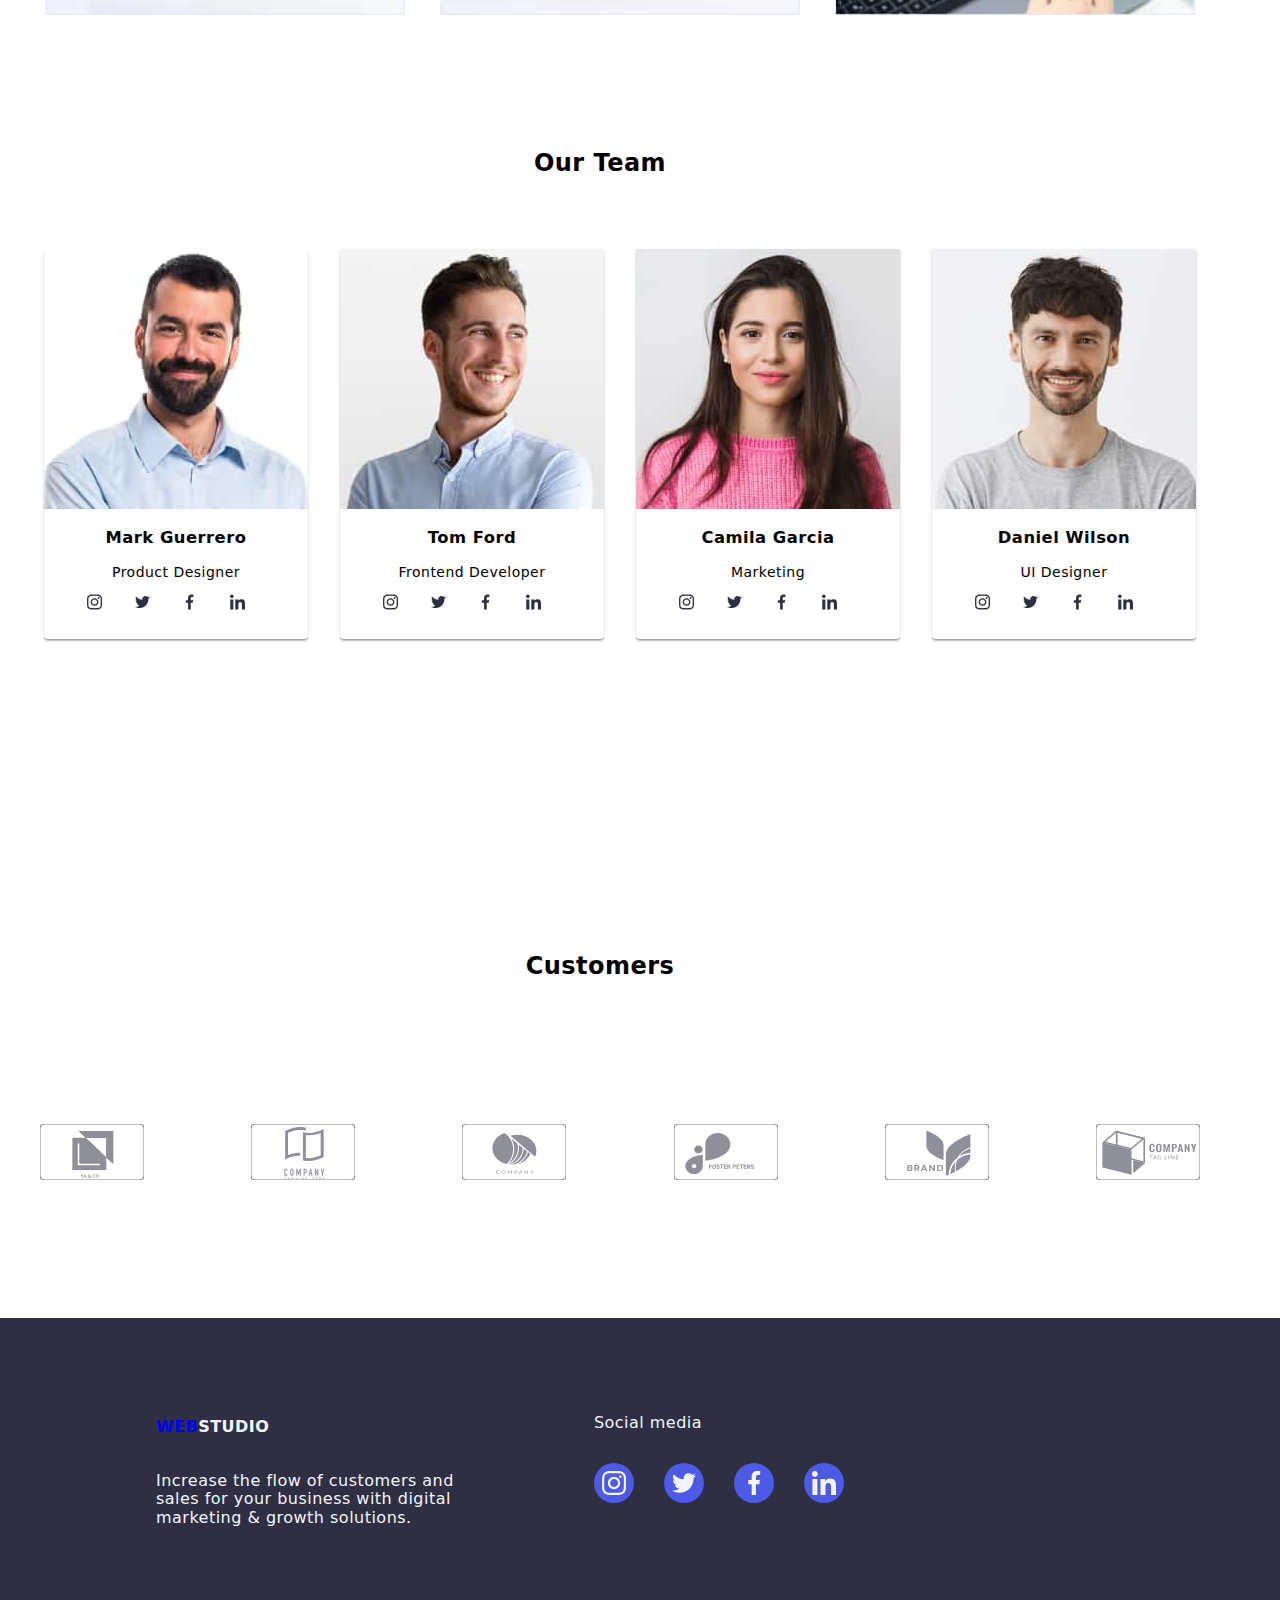
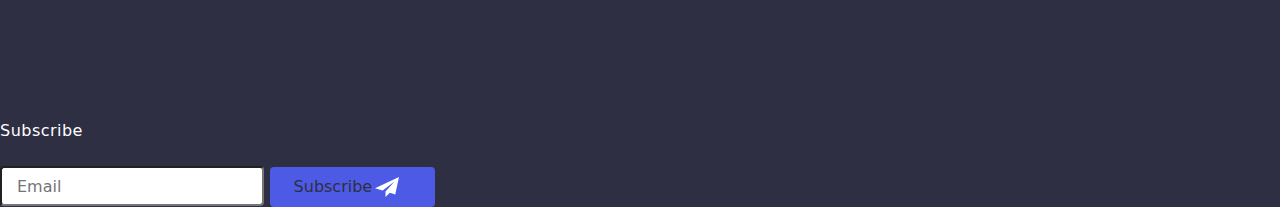
==== commit b7aac871: "12" ====
--- a/index.html
+++ b/index.html
@@ -86,7 +86,6 @@
         </a>
       </li>
     </ul>
-    </li>
   </div>
   <header class="top-line container">
     <!-- Logo -->
@@ -124,7 +123,7 @@
     <main>
       <section class="hero section container">
         <h1 class="h1-hero">
-          Effective Solutions<br />
+          Effective Solutions
           for Your Business
         </h1>
         <button class="button-order" data-modal-open>Order Service</button>
@@ -136,7 +135,7 @@
                 <p class="p-form">Leave your contacts and we will call you back</p>
                 <div class="modal-form">
 
-                  <label clas="name-label"> Name
+                  <label class="name-label"> Name
                     <svg class="name-icon" width="25px" height="25px">
                       <use href="./icons/symbol-defs-modal.svg.svg#icon-person"></use>
                     </svg>
@@ -145,7 +144,7 @@
                 </div>
 
                 <div class="modal-form">
-                  <label clas="name-label"> Phone
+                  <label class="name-label"> Phone
                     <svg class="name-icon" width="25px" height="25px">
                       <use href="./icons/symbol-defs-modal.svg.svg#icon-phone"></use>
                     </svg>
@@ -154,7 +153,7 @@
                 </div>
 
                 <div class="modal-form">
-                  <label clas="name-label"> Email
+                  <label class="name-label"> Email
                     <svg class="name-icon" width="25px" height="25px">
                       <use href="./icons/symbol-defs-modal.svg.svg#icon-email"></use>
                     </svg>
@@ -186,7 +185,6 @@
           </div>
         </div>
       </section>
-  </div>
   <!-- Section Subtitles -->
   <section class="section container">
     <ul class="about-list">
@@ -197,7 +195,7 @@
             <use href="./icons/symbol-defs1.svg#icon-antena"></use>
           </svg>
         </div>
-        <h3>Strategy</h3>
+        <h3 class="about-h3">Strategy</h3>
         <p>
           Our goal is to identify the business problem to walk away with the
           perfect and creative solution.
@@ -210,7 +208,7 @@
             <use href="./icons/symbol-defs1.svg#icon-clock"></use>
           </svg>
         </div>
-        <h3>Punctuality</h3>
+        <h3 class="about-h3">Punctuality</h3>
         <p>
           Bring the key message to the brand's audience for the best price
           within the shortest possible time.
@@ -223,7 +221,7 @@
             <use href="./icons/symbol-defs1.svg#icon-diagram"></use>
           </svg>
         </div>
-        <h3>Diligence</h3>
+        <h3 class="about-h3">Diligence</h3>
         <p>
           Research and confirm brands that present the strongest digital
           growth opportunities and minimize risk.
@@ -236,7 +234,7 @@
             <use href="./icons/symbol-defs1.svg#icon-astronaut"></use>
           </svg>
         </div>
-        <h3>Technologies</h3>
+        <h3 class="about-h3">Technologies</h3>
         <p>
           Design practice focused on digital experiences. We bring forth a
           deep passion for problem-solving.
@@ -339,7 +337,7 @@
             </li>
           </ul>
         </li>
-        </li>
+
         <li class="cards-team">
 
           <img src="./images/camila.jpg" alt="camila" />
@@ -417,8 +415,8 @@
             </li>
           </ul>
         </li>
-        </li>
-    </div>
+      </ul>
+    
   </section>
   <section class="section customers">
     <div class="container">
@@ -476,9 +474,6 @@
         </ul>
       </div>
     </div>
-
-
-
   </section>
   </main>
   <footer class="footer">
--- a/style.css
+++ b/style.css
@@ -59,7 +59,7 @@
   align-items: center;
   color: #ffffff;
   top: 72px;
-  width: 1440px;
+  width: 100%;
   height: 600px;
   top: 72px;
 }
@@ -81,8 +81,8 @@
   margin-block-start: 0;
 }
 .header-container-content {
-  width: 100%;
-  height: auto;
+  width: 428px;
+  height: 432px;
   position: relative;
   background-image: linear-gradient(
       rgba(46, 47, 66, 0.7),
@@ -101,11 +101,11 @@
   align-items: center;
   font-family: var(--global-font-family);
   font-weight: 700;
-  font-size: 56px;
-  line-height: 60px;
+  font-size: 36px;
+  line-height: 40px;
   letter-spacing: 0.06em;
   color: #fff;
-  width: 696px;
+  width: 320px;
   text-align: center;
 }
 
@@ -138,6 +138,9 @@
   color: var(--link-color);
   line-height: 1.5;
 }
+.about-h3 {
+  text-align: center;
+}
 
 .about li p {
   size: 16px;
@@ -175,7 +178,7 @@
 .footer {
   background-color: #2e2f42;
   color: #f4f4fd;
-  width: 1440px;
+  width: 100%;
   display: flex;
   justify-content: unset;
   align-content: baseline;
@@ -286,7 +289,6 @@
   transition: color 250ms cubic-bezier(0.4, 0, 0.2, 1);
 }
 
-
 .section-img {
   display: flex;
   justify-content: space-around;
@@ -296,16 +298,6 @@
 .sub-heder {
   display: flex;
   justify-content: center;
-}
-
-.list-social-icons {
-  list-style-type: none;
-  display: flex;
-  align-items: center;
-  justify-content: space-evenly;
-  padding-bottom: 30px;
-  margin-right: 60px;
-  gap: 30px;
 }
 
 .social-icons {
@@ -340,20 +332,8 @@
 
 .team {
   background-color: #f4f4fd;
-  width: 1440px;
+  width: 100%;
   height: 780px;
-}
-
-.h2-team {
-  text-align: center;
-}
-
-.team-cards {
-  display: flex;
-  justify-content: space-around;
-  gap: 24px;
-  margin-top: 72px;
-  margin-bottom: 200px;
 }
 
 .section {
@@ -496,7 +476,7 @@
 }
 
 .footer .container {
-  width: 1440px;
+  width: 100%;
 }
 
 .is-hidden {
@@ -814,12 +794,16 @@
   top: 25px;
   right: 17px;
 }
-.about-icons {
+.about-icons svg {
   display: none;
 }
 .what-are-we-doing {
   display: none;
 }
+.h2-team {
+  text-align: center;
+}
+/* Stilizare pentru tableta */
 @media screen and (min-width: 768px) {
   .pages a {
     color: var(--link-color);
@@ -886,7 +870,7 @@
     display: none;
   }
   .header-container-content {
-    width: 1440px;
+    width: 100%;
     height: 600px;
     position: relative;
     background-image: linear-gradient(
@@ -899,11 +883,57 @@
   .about-list {
     display: flex;
     justify-content: space-around;
+    flex-direction: row;
     gap: 24px;
   }
-}
-@media only screen and (max-width: 320px) {
-  body {
-    overflow-x: hidden;
-  }
-}
+  .what-are-we-doing {
+    display: flex;
+  }
+  .about-icons svg {
+    display: flex;
+  }
+  .team-cards {
+    display: flex;
+    justify-content: space-around;
+    gap: 24px;
+    margin-top: 72px;
+    margin-bottom: 200px;
+  }
+  .list-social-icons {
+    list-style-type: none;
+    display: flex;
+    align-items: center;
+    justify-content: space-evenly;
+    padding-bottom: 30px;
+    margin-right: 60px;
+    gap: 30px;
+  }
+  .container {
+    width: 1200px;
+  }
+  .about li h3 {
+    font-weight: 500;
+    size: 20px;
+    color: var(--link-color);
+    line-height: 1.5;
+  }
+  .about-h3 {
+    display: flex;
+  }
+  .h2-team {
+    text-align: center;
+  }
+  .h1-hero {
+    display: flex;
+    justify-content: center;
+    align-items: center;
+    font-family: var(--global-font-family);
+    font-weight: 700;
+    font-size: 56px;
+    line-height: 60px;
+    letter-spacing: 0.06em;
+    color: #fff;
+    width: 696px;
+    text-align: center;
+  }
+}
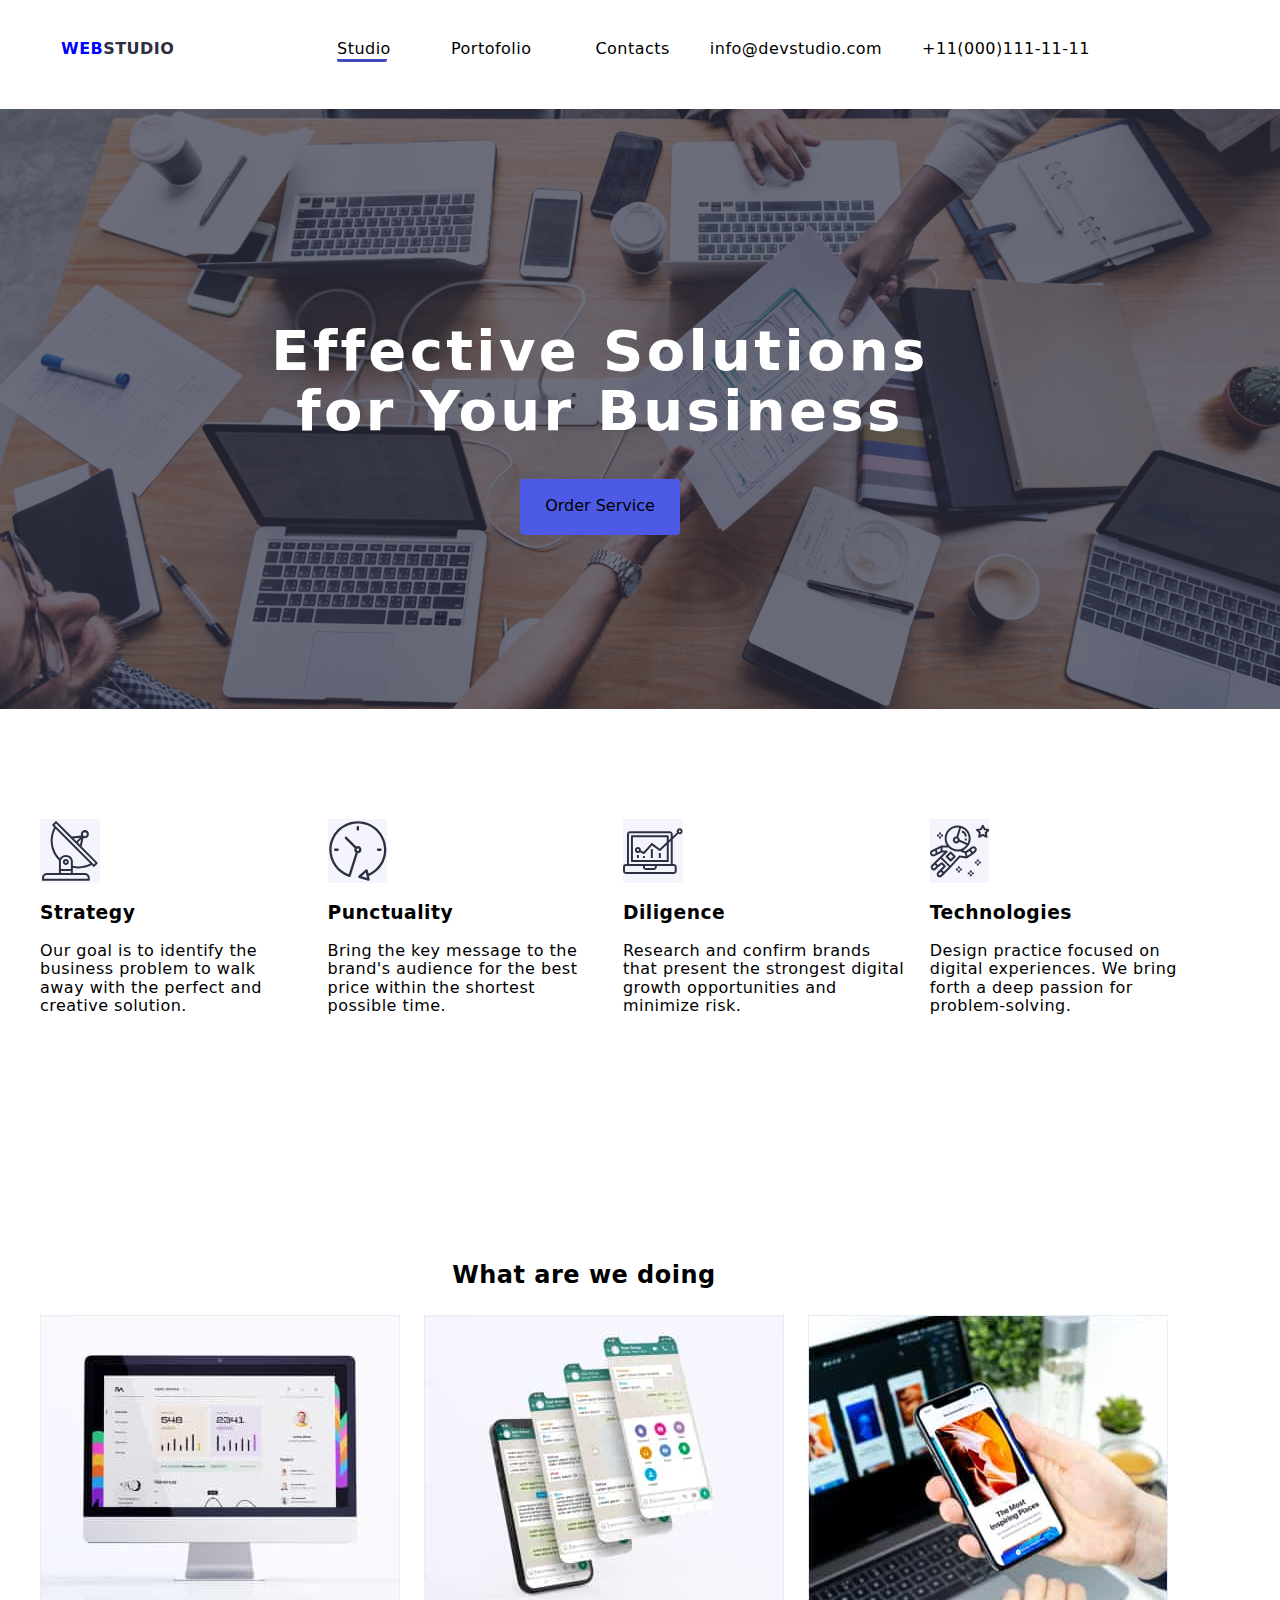
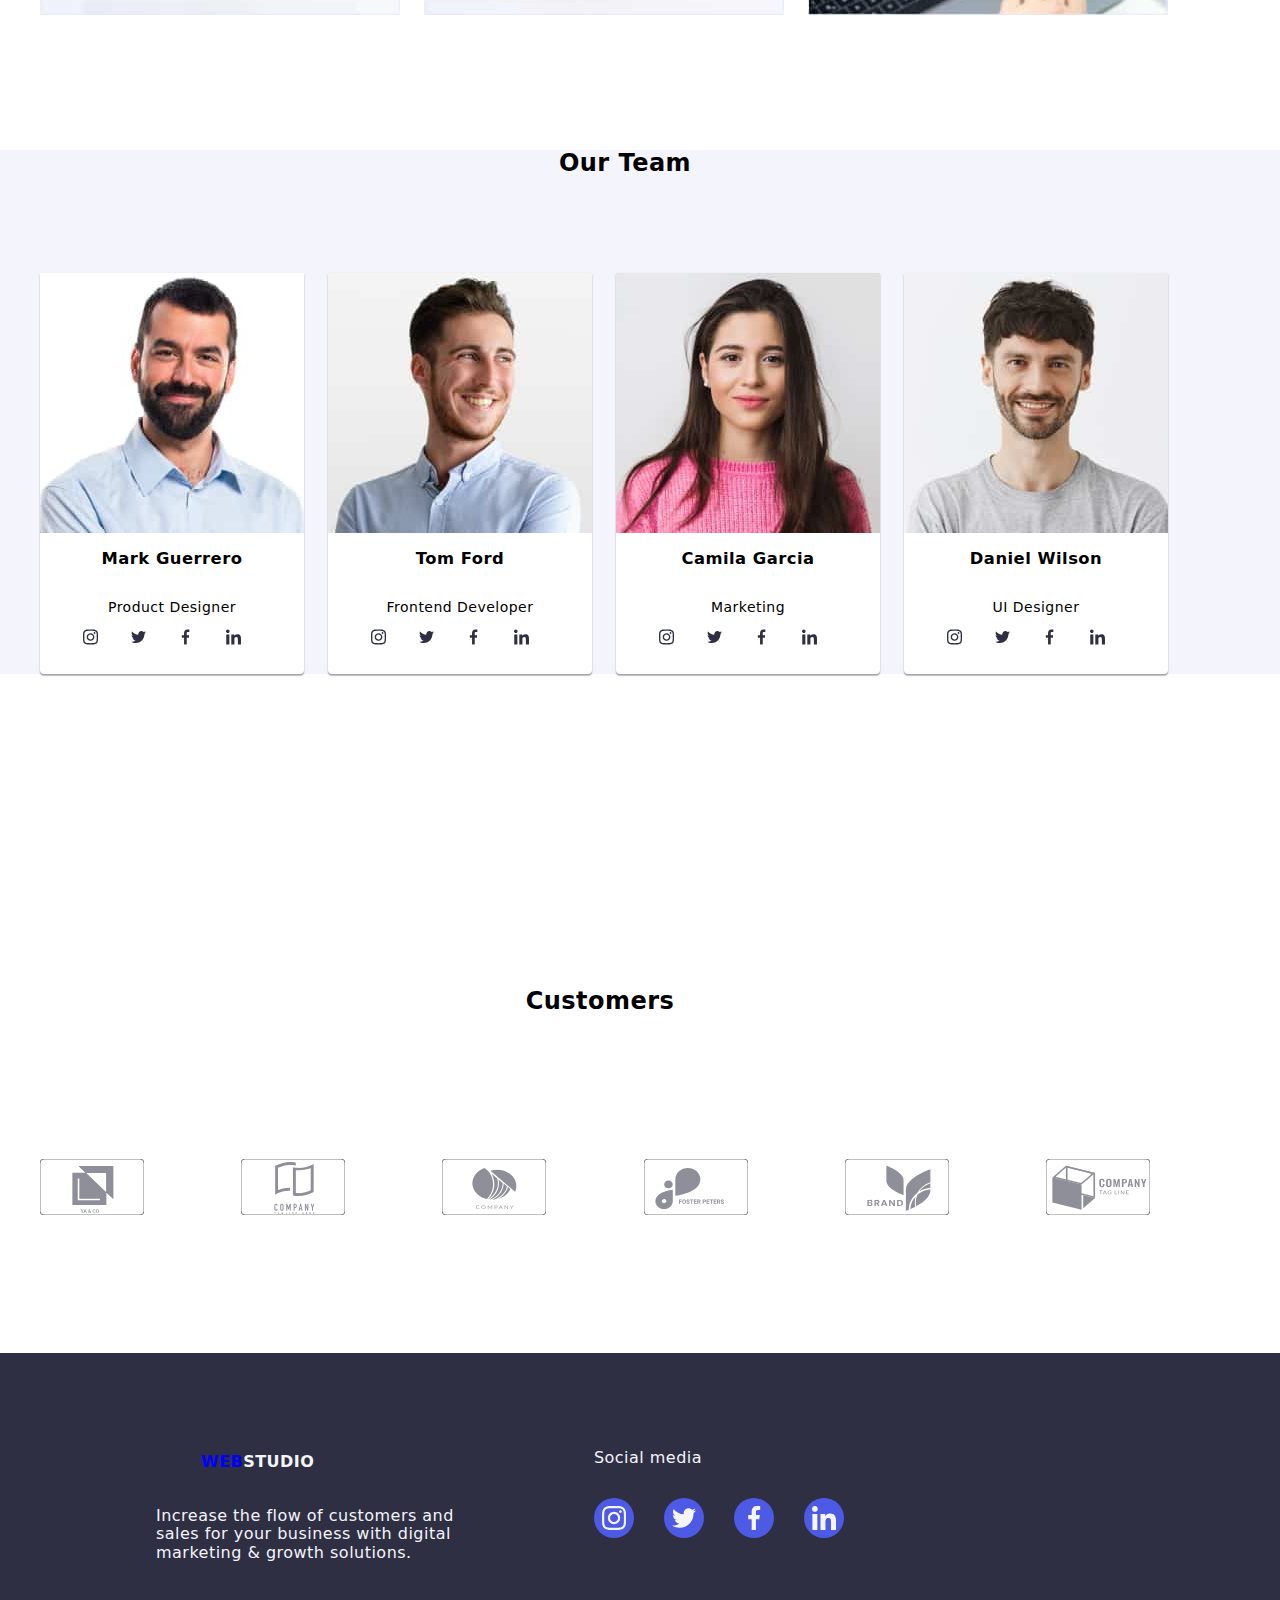
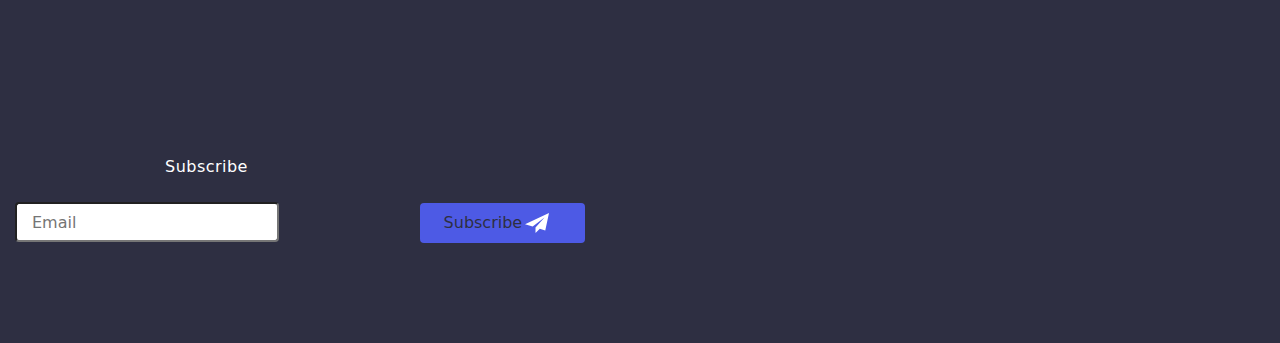
==== commit 9d16587f: "654" ====
--- a/index.html
+++ b/index.html
@@ -30,11 +30,10 @@
           clip-rule="evenodd"
         ></path>
       </svg> -->
-     <svg class="logo-svg" viewBox="0 0 24 24" xmlns="http://www.w3.org/2000/svg"  width="24"
-        height="24">
-      <path fill="black" d="M3 18h18v-2H3v2zm0-5h18v-2H3v2zm0-7v2h18V6H3z" clip-rule="evenodd"/>
-
-    </svg>
+      <svg class="logo-svg" viewBox="0 0 24 24" xmlns="http://www.w3.org/2000/svg" width="24" height="24">
+        <path fill="black" d="M3 18h18v-2H3v2zm0-5h18v-2H3v2zm0-7v2h18V6H3z" clip-rule="evenodd" />
+
+      </svg>
     </button>
     <nav class="mobile-menu-navigation">
       <ul>
@@ -185,361 +184,363 @@
           </div>
         </div>
       </section>
-  <!-- Section Subtitles -->
-  <section class="section container">
-    <ul class="about-list">
-      <li>
-        <div class="about-icons">
-          <svg class="social-icons" width="59.72px" height="64px">
-            <rect class="rect-icons" fill="#F4F4FD" width="264;" height="112px;" />
-            <use href="./icons/symbol-defs1.svg#icon-antena"></use>
-          </svg>
-        </div>
-        <h3 class="about-h3">Strategy</h3>
-        <p>
-          Our goal is to identify the business problem to walk away with the
-          perfect and creative solution.
-        </p>
-      </li>
-      <li>
-        <div class="about-icons">
-          <svg class="social-icons" width="59.72px" height="64px">
-            <rect class="rect-icons" fill="#F4F4FD" width="264;" height="112px;" />
-            <use href="./icons/symbol-defs1.svg#icon-clock"></use>
-          </svg>
-        </div>
-        <h3 class="about-h3">Punctuality</h3>
-        <p>
-          Bring the key message to the brand's audience for the best price
-          within the shortest possible time.
-        </p>
-      </li>
-      <li>
-        <div class="about-icons">
-          <svg class="social-icons" width="59.72px" height="64px">
-            <rect class="rect-icons" fill="#F4F4FD" width="264;" height="112px;" />
-            <use href="./icons/symbol-defs1.svg#icon-diagram"></use>
-          </svg>
-        </div>
-        <h3 class="about-h3">Diligence</h3>
-        <p>
-          Research and confirm brands that present the strongest digital
-          growth opportunities and minimize risk.
-        </p>
-      </li>
-      <li>
-        <div class="about-icons">
-          <svg class="social-icons" width="59.72px" height="64px">
-            <rect class="rect-icons" fill="#F4F4FD" width="264;" height="112px;" />
-            <use href="./icons/symbol-defs1.svg#icon-astronaut"></use>
-          </svg>
-        </div>
-        <h3 class="about-h3">Technologies</h3>
-        <p>
-          Design practice focused on digital experiences. We bring forth a
-          deep passion for problem-solving.
-        </p>
-      </li>
-    </ul>
-  </section>
-  <!-- Section "What are we doing" -->
-  <section class="section what-are-we-doing">
-    <div class="container">
-      <h2 class="sub-heder">What are we doing</h2>
-      <ul class="section-img">
-        <li>
-          <img src="./images/monitor.jpg" alt="monitor" width="360" height="300" />
-        </li>
-        <li>
-          <img src="./images/telefoane.jpg" alt="telefoane" width="360" height="300" />
-        </li>
-        <li>
-          <img src="./images/telefon.jpg" alt="telefon" width="360" height="300" />
-        </li>
-      </ul>
-    </div>
-  </section>
-  <!-- Section Our Team -->
-  <section class="section-team">
-    <div class="container">
-      <h2 class="h2-team">Our Team</h2>
-      <ul class="team-cards">
-        <li class="cards-team">
-          <img src="./images/mark.jpg" alt="mark" />
-          <h3 class="h3-team">Mark Guerrero</h3>
-          <p class="p-team">Product Designer</p>
-          <ul class="list-social-icons">
-            <li>
-              <a class="icon-links" href="https://www.instagram.com/" target="_blank" aria-label="instagram-link">
-
-                <svg class="social-icons" width="16px" height="16px">
-                  <use href="./icons/symbol-defs1.svg#icon-instagram"></use>
-                </svg>
-              </a>
-
-
-            </li>
-            <li>
-              <a class="icon-links" href="https://twitter.com/" target="_blank" aria-label="instagram-link">
-                <svg class="social-icons" width="16px" height="16px">
-                  <use href="./icons/symbol-defs1.svg#icon-twitter"></use>
-                </svg>
-              </a>
-            </li>
-            <li>
-              <a class="icon-links" href="https://www.facebook.com/" target="_blank" aria-label="instagram-link">
-                <svg class="social-icons" width="16px" height="16px">
-                  <use href="./icons/symbol-defs1.svg#icon-facebook"></use>
-                </svg>
-              </a>
-            </li>
-            <li>
-              <a class="icon-links" href="https://www.linkedin.com/" target="_blank" aria-label="instagram-link">
-                <svg class="social-icons" width="16px" height="16px">
-                  <use href="./icons/symbol-defs1.svg#icon-linkedin"></use>
-                </svg>
-              </a>
-            </li>
-          </ul>
-        </li>
-        <li class="cards-team">
-          <img src="./images/tom.jpg" alt="tom" />
-          <h3 class="h3-team">Tom Ford</h3>
-          <p class="p-team">Frontend Developer</p>
-          <ul class="list-social-icons">
-            <li>
-              <a class="icon-links" href="https://www.instagram.com/" target="_blank" aria-label="instagram-link">
-                <svg class="social-icons" width="16px" height="16px">
-                  <use href="./icons/symbol-defs1.svg#icon-instagram"></use>
-                </svg>
-              </a>
-            </li>
-            <li>
-              <a class="icon-links" href="https://twitter.com/" target="_blank" aria-label="instagram-link">
-                <svg class="social-icons" width="16px" height="16px">
-                  <use href="./icons/symbol-defs1.svg#icon-twitter"></use>
-                </svg>
-              </a>
-            </li>
-            <li>
-              <a class="icon-links" href="https://www.facebook.com/" target="_blank" aria-label="instagram-link">
-                <svg class="social-icons" width="16px" height="16px">
-                  <use href="./icons/symbol-defs1.svg#icon-facebook"></use>
-                </svg>
-              </a>
-            </li>
-            <li>
-              <a class="icon-links" href="https://www.linkedin.com/" target="_blank" aria-label="instagram-link">
-                <svg class="social-icons" width="16px" height="16px">
-                  <use href="./icons/symbol-defs1.svg#icon-linkedin"></use>
-                </svg>
-              </a>
-            </li>
-          </ul>
-        </li>
-
-        <li class="cards-team">
-
-          <img src="./images/camila.jpg" alt="camila" />
-          <h3 class="h3-team">Camila Garcia</h3>
-          <p class="p-team">Marketing</p>
-          <ul class="list-social-icons">
-            <li>
-
-              <a class="icon-links" href="https://www.instagram.com/" target="_blank" aria-label="instagram-link">
-                <svg class="social-icons" width="16px" height="16px">
-                  <use href="./icons/symbol-defs1.svg#icon-instagram"></use>
-                </svg>
-              </a>
-            </li>
-            <li>
-              <a class="icon-links" href="https://twitter.com/" target="_blank" aria-label="instagram-link">
-                <svg class="social-icons" width="16px" height="16px">
-                  <use href="./icons/symbol-defs1.svg#icon-twitter"></use>
-                </svg>
-              </a>
-            </li>
-            <li>
-              <a class="icon-links" href="https://www.facebook.com/" target="_blank" aria-label="instagram-link">
-                <svg class="social-icons" width="16px" height="16px">
-                  <use href="./icons/symbol-defs1.svg#icon-facebook"></use>
-                </svg>
-              </a>
-            </li>
-
-            <li>
-              <a class="icon-links" href="https://www.linkedin.com/" target="_blank" aria-label="instagram-link">
-                <svg class="social-icons" width="16px" height="16px">
-                  <use href="./icons/symbol-defs1.svg#icon-linkedin"></use>
-                </svg>
-              </a>
-            </li>
-          </ul>
-        </li>
-        <li class="cards-team">
-
-          <img src="./images/daniel.jpg" alt="daniel" />
-          <h3 class="h3-team">Daniel Wilson</h3>
-          <p class="p-team">UI Designer</p>
-          <ul class="list-social-icons">
-            <li>
-              <a class="icon-links" href="https://www.instagram.com/" target="_blank" aria-label="instagram-link">
-
-
-                <svg class="social-icons" width="16px" height="16px">
-                  <use href="./icons/symbol-defs1.svg#icon-instagram"></use>
-                </svg>
-              </a>
-            </li>
-            <li>
-              <a class="icon-links" href="https://twitter.com/" target="_blank" aria-label="instagram-link">
-                <svg class="social-icons" width="16px" height="16px">
-                  <use href="./icons/symbol-defs1.svg#icon-twitter"></use>
-                </svg>
-              </a>
-            </li>
-            <li>
-              <a class="icon-links" href="https://www.facebook.com/" target="_blank" aria-label="instagram-link">
-                <svg class="social-icons" width="16px" height="16px">
-                  <use href="./icons/symbol-defs1.svg#icon-facebook"></use>
-
-                </svg>
-              </a>
-            </li>
-            <li>
-              <a class="icon-links" href="https://www.linkedin.com/" target="_blank" aria-label="instagram-link">
-                <svg class="social-icons" width="16px" height="16px">
-                  <use href="./icons/symbol-defs1.svg#icon-linkedin"></use>
-                </svg>
-              </a>
-            </li>
-          </ul>
-        </li>
-      </ul>
-    
-  </section>
-  <section class="section customers">
-    <div class="container">
-      <h2>Customers</h2>
-      <div class="container-customers">
-        <ul class="customers-icons">
-          <li class="customers-icons">
-            <svg class="6-icons" width="104px" height="56px">
-              <rect class="hover-rectangle" width="104px" height="56px" fill="#ffff" stroke="grey" rx="4px" />
-              <use href="./icons/symbol-defs1.svg#icon-1"></use>
-            </svg>
-
-
-
+      <!-- Section Subtitles -->
+      <section class="section container">
+        <ul class="about-list">
+          <li>
+            <div class="about-icons">
+              <svg class="social-icons" width="59.72px" height="64px">
+                <rect class="rect-icons" fill="#F4F4FD" width="264;" height="112px;" />
+                <use href="./icons/symbol-defs1.svg#icon-antena"></use>
+              </svg>
+            </div>
+            <h3 class="about-h3">Strategy</h3>
+            <p>
+              Our goal is to identify the business problem to walk away with the
+              perfect and creative solution.
+            </p>
           </li>
-
-          <li class="customers-icons">
-            <svg class="6-icons" width="104px" height="56px">
-              <rect class="hover-rectangle" width="104px" height="56px" fill="#ffff" stroke="grey" rx="4px" />
-
-              <use href="./icons/symbol-defs1.svg#icon-2"></use>
-
-            </svg>
-
+          <li>
+            <div class="about-icons">
+              <svg class="social-icons" width="59.72px" height="64px">
+                <rect class="rect-icons" fill="#F4F4FD" width="264;" height="112px;" />
+                <use href="./icons/symbol-defs1.svg#icon-clock"></use>
+              </svg>
+            </div>
+            <h3 class="about-h3">Punctuality</h3>
+            <p>
+              Bring the key message to the brand's audience for the best price
+              within the shortest possible time.
+            </p>
           </li>
-          <li class="customers-icons">
-            <svg class="6-icons" width="104px" height="56px">
-              <rect class="hover-rectangle" width="104px" height="56px" fill="#ffff" stroke="grey" rx="4px" />
-              <use href="./icons/symbol-defs1.svg#icon-3"></use>
-            </svg>
-
+          <li>
+            <div class="about-icons">
+              <svg class="social-icons" width="59.72px" height="64px">
+                <rect class="rect-icons" fill="#F4F4FD" width="264;" height="112px;" />
+                <use href="./icons/symbol-defs1.svg#icon-diagram"></use>
+              </svg>
+            </div>
+            <h3 class="about-h3">Diligence</h3>
+            <p>
+              Research and confirm brands that present the strongest digital
+              growth opportunities and minimize risk.
+            </p>
           </li>
-          <li class="customers-icons">
-            <svg class="6-icons" width="104px" height="56px">
-              <rect class="hover-rectangle" width="104px" height="56px" fill="#ffff" stroke="grey" rx="4px" />
-              <use href="./icons/symbol-defs1.svg#icon-4"></use>
-            </svg>
-
-          </li>
-          <li class="customers-icons">
-            <svg class="6-icons" width="104px" height="56px">
-              <rect class="hover-rectangle" width="104px" height="56px" fill="#ffff" stroke="grey" rx="4px" />
-              <use href="./icons/symbol-defs1.svg#icon-5"></use>
-            </svg>
-
-          </li>
-          <li class="customers-icons">
-            <svg class="6-icons" width="104px" height="56px">
-              <rect class="hover-rectangle" width="104" height="56" fill="#ffff" stroke="grey" stroke-width="1px"
-                rx="4px" />
-              <use href="./icons/symbol-defs1.svg#icon-6"></use>
-            </svg>
-
+          <li>
+            <div class="about-icons">
+              <svg class="social-icons" width="59.72px" height="64px">
+                <rect class="rect-icons" fill="#F4F4FD" width="264;" height="112px;" />
+                <use href="./icons/symbol-defs1.svg#icon-astronaut"></use>
+              </svg>
+            </div>
+            <h3 class="about-h3">Technologies</h3>
+            <p>
+              Design practice focused on digital experiences. We bring forth a
+              deep passion for problem-solving.
+            </p>
           </li>
         </ul>
-      </div>
-    </div>
-  </section>
-  </main>
-  <footer class="footer">
-    <div class="container">
-      <section class="footer">
-        <!-- Logo -->
-        <div class="logo-footer">
-          <a href="index.html" class="logo">STUDIO</a>
-          <p class="p-footer">
-            Increase the flow of customers and <br> sales for your business with digital <br>
-            marketing & growth solutions.
-          </p>
-
-        </div>
-        <div class="social-media-footer">
-          <p>Social media</p>
-          <ul class="list-social-icons">
+      </section>
+      <!-- Section "What are we doing" -->
+      <section class="section what-are-we-doing">
+        <div class="container">
+          <h2 class="sub-heder">What are we doing</h2>
+          <ul class="section-img">
             <li>
-              <a class="icon-links-footer" href="https://www.instagram.com/" target="_blank"
-                aria-label="instagram-link">
-
-
-                <svg class="social-icons-footer" width="24px" height="24px">
-                  <use href="./icons/symbol-defs1.svg#icon-instagram"></use>
-                </svg>
-              </a>
+              <img src="./images/monitor.jpg" alt="monitor" width="360" height="300" />
             </li>
             <li>
-              <a class="icon-links-footer" href="https://twitter.com/" target="_blank" aria-label="instagram-link">
-                <svg class="social-icons-footer" width="24px" height="24px">
-                  <use href="./icons/symbol-defs1.svg#icon-twitter"></use>
-                </svg>
-              </a>
+              <img src="./images/telefoane.jpg" alt="telefoane" width="360" height="300" />
             </li>
             <li>
-              <a class="icon-links-footer" href="https://www.facebook.com/" target="_blank" aria-label="instagram-link">
-                <svg class="social-icons-footer" width="24px" height="24px">
-                  <use href="./icons/symbol-defs1.svg#icon-facebook"></use>
-
-                </svg>
-              </a>
-            </li>
-            <li>
-              <a class="icon-links-footer" href="https://www.linkedin.com/" target="_blank" aria-label="instagram-link">
-                <svg class="social-icons-footer" width="24px" height="24px">
-                  <use href="./icons/symbol-defs1.svg#icon-linkedin"></use>
-                </svg>
-              </a>
+              <img src="./images/telefon.jpg" alt="telefon" width="360" height="300" />
             </li>
           </ul>
         </div>
-        <div class="modal-form-footer">
-          <p class="p-subscribe">Subscribe</p>
-          <label class="footer-form">
-            <input class="name-label-footer" type="text" placeholder="Email">
-            <button class="btn-subscribe-footer" type="submit">Subscribe</button>
-            <svg class="svg-btn-footer" width="24px" height="24px">
-              <use href="./icons/symbol-defs-frame.svg.svg#icon-Frame"></use>
-            </svg>
-          </label>
+      </section>
+      <!-- Section Our Team -->
+      <section class="section-team">
+        <div class="container">
+          <h2 class="h2-team">Our Team</h2>
+          <ul class="team-cards">
+            <li class="cards-team">
+              <img src="./images/mark.jpg" alt="mark" />
+              <h3 class="h3-team">Mark Guerrero</h3>
+              <p class="p-team">Product Designer</p>
+              <ul class="list-social-icons">
+                <li>
+                  <a class="icon-links" href="https://www.instagram.com/" target="_blank" aria-label="instagram-link">
+
+                    <svg class="social-icons" width="16px" height="16px">
+                      <use href="./icons/symbol-defs1.svg#icon-instagram"></use>
+                    </svg>
+                  </a>
+
+
+                </li>
+                <li>
+                  <a class="icon-links" href="https://twitter.com/" target="_blank" aria-label="instagram-link">
+                    <svg class="social-icons" width="16px" height="16px">
+                      <use href="./icons/symbol-defs1.svg#icon-twitter"></use>
+                    </svg>
+                  </a>
+                </li>
+                <li>
+                  <a class="icon-links" href="https://www.facebook.com/" target="_blank" aria-label="instagram-link">
+                    <svg class="social-icons" width="16px" height="16px">
+                      <use href="./icons/symbol-defs1.svg#icon-facebook"></use>
+                    </svg>
+                  </a>
+                </li>
+                <li>
+                  <a class="icon-links" href="https://www.linkedin.com/" target="_blank" aria-label="instagram-link">
+                    <svg class="social-icons" width="16px" height="16px">
+                      <use href="./icons/symbol-defs1.svg#icon-linkedin"></use>
+                    </svg>
+                  </a>
+                </li>
+              </ul>
+            </li>
+            <li class="cards-team">
+              <img src="./images/tom.jpg" alt="tom" />
+              <h3 class="h3-team">Tom Ford</h3>
+              <p class="p-team">Frontend Developer</p>
+              <ul class="list-social-icons">
+                <li>
+                  <a class="icon-links" href="https://www.instagram.com/" target="_blank" aria-label="instagram-link">
+                    <svg class="social-icons" width="16px" height="16px">
+                      <use href="./icons/symbol-defs1.svg#icon-instagram"></use>
+                    </svg>
+                  </a>
+                </li>
+                <li>
+                  <a class="icon-links" href="https://twitter.com/" target="_blank" aria-label="instagram-link">
+                    <svg class="social-icons" width="16px" height="16px">
+                      <use href="./icons/symbol-defs1.svg#icon-twitter"></use>
+                    </svg>
+                  </a>
+                </li>
+                <li>
+                  <a class="icon-links" href="https://www.facebook.com/" target="_blank" aria-label="instagram-link">
+                    <svg class="social-icons" width="16px" height="16px">
+                      <use href="./icons/symbol-defs1.svg#icon-facebook"></use>
+                    </svg>
+                  </a>
+                </li>
+                <li>
+                  <a class="icon-links" href="https://www.linkedin.com/" target="_blank" aria-label="instagram-link">
+                    <svg class="social-icons" width="16px" height="16px">
+                      <use href="./icons/symbol-defs1.svg#icon-linkedin"></use>
+                    </svg>
+                  </a>
+                </li>
+              </ul>
+            </li>
+
+            <li class="cards-team">
+
+              <img src="./images/camila.jpg" alt="camila" />
+              <h3 class="h3-team">Camila Garcia</h3>
+              <p class="p-team">Marketing</p>
+              <ul class="list-social-icons">
+                <li>
+
+                  <a class="icon-links" href="https://www.instagram.com/" target="_blank" aria-label="instagram-link">
+                    <svg class="social-icons" width="16px" height="16px">
+                      <use href="./icons/symbol-defs1.svg#icon-instagram"></use>
+                    </svg>
+                  </a>
+                </li>
+                <li>
+                  <a class="icon-links" href="https://twitter.com/" target="_blank" aria-label="instagram-link">
+                    <svg class="social-icons" width="16px" height="16px">
+                      <use href="./icons/symbol-defs1.svg#icon-twitter"></use>
+                    </svg>
+                  </a>
+                </li>
+                <li>
+                  <a class="icon-links" href="https://www.facebook.com/" target="_blank" aria-label="instagram-link">
+                    <svg class="social-icons" width="16px" height="16px">
+                      <use href="./icons/symbol-defs1.svg#icon-facebook"></use>
+                    </svg>
+                  </a>
+                </li>
+
+                <li>
+                  <a class="icon-links" href="https://www.linkedin.com/" target="_blank" aria-label="instagram-link">
+                    <svg class="social-icons" width="16px" height="16px">
+                      <use href="./icons/symbol-defs1.svg#icon-linkedin"></use>
+                    </svg>
+                  </a>
+                </li>
+              </ul>
+            </li>
+            <li class="cards-team">
+
+              <img src="./images/daniel.jpg" alt="daniel" />
+              <h3 class="h3-team">Daniel Wilson</h3>
+              <p class="p-team">UI Designer</p>
+              <ul class="list-social-icons">
+                <li>
+                  <a class="icon-links" href="https://www.instagram.com/" target="_blank" aria-label="instagram-link">
+
+
+                    <svg class="social-icons" width="16px" height="16px">
+                      <use href="./icons/symbol-defs1.svg#icon-instagram"></use>
+                    </svg>
+                  </a>
+                </li>
+                <li>
+                  <a class="icon-links" href="https://twitter.com/" target="_blank" aria-label="instagram-link">
+                    <svg class="social-icons" width="16px" height="16px">
+                      <use href="./icons/symbol-defs1.svg#icon-twitter"></use>
+                    </svg>
+                  </a>
+                </li>
+                <li>
+                  <a class="icon-links" href="https://www.facebook.com/" target="_blank" aria-label="instagram-link">
+                    <svg class="social-icons" width="16px" height="16px">
+                      <use href="./icons/symbol-defs1.svg#icon-facebook"></use>
+
+                    </svg>
+                  </a>
+                </li>
+                <li>
+                  <a class="icon-links" href="https://www.linkedin.com/" target="_blank" aria-label="instagram-link">
+                    <svg class="social-icons" width="16px" height="16px">
+                      <use href="./icons/symbol-defs1.svg#icon-linkedin"></use>
+                    </svg>
+                  </a>
+                </li>
+              </ul>
+            </li>
+          </ul>
+
+      </section>
+      <section class="section customers">
+        <div class="container">
+          <h2>Customers</h2>
+          <div class="container-customers">
+            <ul class="customers-icons">
+              <li class="customers-icons">
+                <svg class="6-icons" width="104px" height="56px">
+                  <rect class="hover-rectangle" width="104px" height="56px" fill="#ffff" stroke="grey" rx="4px" />
+                  <use href="./icons/symbol-defs1.svg#icon-1"></use>
+                </svg>
+
+
+
+              </li>
+
+              <li class="customers-icons">
+                <svg class="6-icons" width="104px" height="56px">
+                  <rect class="hover-rectangle" width="104px" height="56px" fill="#ffff" stroke="grey" rx="4px" />
+
+                  <use href="./icons/symbol-defs1.svg#icon-2"></use>
+
+                </svg>
+
+              </li>
+              <li class="customers-icons">
+                <svg class="6-icons" width="104px" height="56px">
+                  <rect class="hover-rectangle" width="104px" height="56px" fill="#ffff" stroke="grey" rx="4px" />
+                  <use href="./icons/symbol-defs1.svg#icon-3"></use>
+                </svg>
+
+              </li>
+              <li class="customers-icons">
+                <svg class="6-icons" width="104px" height="56px">
+                  <rect class="hover-rectangle" width="104px" height="56px" fill="#ffff" stroke="grey" rx="4px" />
+                  <use href="./icons/symbol-defs1.svg#icon-4"></use>
+                </svg>
+
+              </li>
+              <li class="customers-icons">
+                <svg class="6-icons" width="104px" height="56px">
+                  <rect class="hover-rectangle" width="104px" height="56px" fill="#ffff" stroke="grey" rx="4px" />
+                  <use href="./icons/symbol-defs1.svg#icon-5"></use>
+                </svg>
+
+              </li>
+              <li class="customers-icons">
+                <svg class="6-icons" width="104px" height="56px">
+                  <rect class="hover-rectangle" width="104" height="56" fill="#ffff" stroke="grey" stroke-width="1px"
+                    rx="4px" />
+                  <use href="./icons/symbol-defs1.svg#icon-6"></use>
+                </svg>
+
+              </li>
+            </ul>
+          </div>
         </div>
       </section>
-    </div>
-  </footer>
-  <script src="./mobile-menu.js"></script>
-  <script src="./js/modal.js"></script>
+    </main>
+    <footer class="footer">
+      <div class="container">
+        <section class="footer">
+          <!-- Logo -->
+          <div class="logo-footer">
+            <a href="index.html" class="logo">STUDIO</a>
+            <p class="p-footer">
+              Increase the flow of customers and <br> sales for your business with digital <br>
+              marketing & growth solutions.
+            </p>
+
+          </div>
+          <div class="social-media-footer">
+            <p>Social media</p>
+            <ul class="list-social-icons">
+              <li>
+                <a class="icon-links-footer" href="https://www.instagram.com/" target="_blank"
+                  aria-label="instagram-link">
+
+
+                  <svg class="social-icons-footer" width="24px" height="24px">
+                    <use href="./icons/symbol-defs1.svg#icon-instagram"></use>
+                  </svg>
+                </a>
+              </li>
+              <li>
+                <a class="icon-links-footer" href="https://twitter.com/" target="_blank" aria-label="instagram-link">
+                  <svg class="social-icons-footer" width="24px" height="24px">
+                    <use href="./icons/symbol-defs1.svg#icon-twitter"></use>
+                  </svg>
+                </a>
+              </li>
+              <li>
+                <a class="icon-links-footer" href="https://www.facebook.com/" target="_blank"
+                  aria-label="instagram-link">
+                  <svg class="social-icons-footer" width="24px" height="24px">
+                    <use href="./icons/symbol-defs1.svg#icon-facebook"></use>
+
+                  </svg>
+                </a>
+              </li>
+              <li>
+                <a class="icon-links-footer" href="https://www.linkedin.com/" target="_blank"
+                  aria-label="instagram-link">
+                  <svg class="social-icons-footer" width="24px" height="24px">
+                    <use href="./icons/symbol-defs1.svg#icon-linkedin"></use>
+                  </svg>
+                </a>
+              </li>
+            </ul>
+          </div>
+          <div class="modal-form-footer">
+            <p class="p-subscribe">Subscribe</p>
+            <label class="footer-form">
+              <input class="name-label-footer" type="text" placeholder="Email">
+              <button class="btn-subscribe-footer" type="submit">Subscribe</button>
+              <svg class="svg-btn-footer" width="24px" height="24px">
+                <use href="./icons/symbol-defs-frame.svg.svg#icon-Frame"></use>
+              </svg>
+            </label>
+          </div>
+        </section>
+      </div>
+    </footer>
+    <script src="./mobile-menu.js"></script>
+    <script src="./js/modal.js"></script>
 
 </body>
 
--- a/style.css
+++ b/style.css
@@ -46,6 +46,7 @@
   width: 156px;
   margin-top: 24px;
   margin-bottom: 24px;
+  margin-left: 45px;
 }
 
 ul {
@@ -60,7 +61,7 @@
   color: #ffffff;
   top: 72px;
   width: 100%;
-  height: 600px;
+  height: 525px;
   top: 72px;
 }
 
@@ -80,6 +81,7 @@
   gap: 40px;
   margin-block-start: 0;
 }
+
 .header-container-content {
   width: 428px;
   height: 432px;
@@ -91,6 +93,7 @@
     url(./images/office.png);
   background-size: cover;
 }
+
 .top-line {
   align-items: baseline;
 }
@@ -107,6 +110,18 @@
   color: #fff;
   width: 320px;
   text-align: center;
+}
+
+.hero {
+  display: flex;
+  flex-direction: column;
+  justify-content: center;
+  align-items: center;
+  color: #ffffff;
+  top: 72px;
+  width: 100%;
+  height: 600px;
+  top: 72px;
 }
 
 .button-order {
@@ -138,6 +153,7 @@
   color: var(--link-color);
   line-height: 1.5;
 }
+
 .about-h3 {
   text-align: center;
 }
@@ -337,8 +353,8 @@
 }
 
 .section {
-  padding-top: 94px;
   padding-bottom: 94px;
+  width: 428px;
 }
 
 .logo-footer {
@@ -346,7 +362,7 @@
 
   flex-direction: column;
 
-  margin-left: 156px;
+  margin-left: 110px;
 }
 
 .p-footer {
@@ -411,16 +427,15 @@
 .customers-icons {
   fill: #8e8f99;
   display: flex;
-  justify-content: space-evenly;
-  display: flex;
   justify-content: space-between;
   margin-top: 72px;
-  margin-bottom: 120px;
-  transition: color 250ms cubic-bezier(0.4, 0, 0.2, 1);
-}
-
-.container-customers {
-  height: 100px;
+  margin-bottom: 0px;
+  transition: color 250ms cubic-bezier(0.4, 0, 0.2, 1);
+  flex-direction: row;
+  flex-wrap: wrap;
+  align-items: center;
+  align-content: center;
+  margin-right: 25px;
 }
 
 .customers-icons:hover,
@@ -443,14 +458,17 @@
 }
 
 .social-media-footer {
-  margin-top: 80px;
-  margin-left: 100px;
+  margin-left: 40px;
 }
 
 .social-media-footer p {
-  margin-left: 40px;
+  margin-left: 110px;
   font-family: var(--global-font-family);
   margin-bottom: 30px;
+}
+
+.social-media-footer svg {
+  fill: #f4f4fd;
 }
 
 .icon-links-footer {
@@ -465,10 +483,6 @@
   flex-flow: wrap;
 }
 
-.social-media-footer svg {
-  fill: #f4f4fd;
-}
-
 .icon-links-footer:hover,
 .icon-links-footer:focus {
   transition: color 250ms cubic-bezier(0.4, 0, 0.2, 1);
@@ -484,10 +498,10 @@
 }
 
 .modal {
-  position: fixed;
-  top: 80px;
-  left: 142px;
-  width: 915px;
+  position: absolute;
+  top: 30px;
+  left: -200px;
+  width: 829px;
   height: 660px;
   display: flex;
   justify-content: center;
@@ -522,6 +536,16 @@
 .list-social-icons:focus {
   color: #404bbf;
   transition: color 250ms cubic-bezier(0.4, 0, 0.2, 1);
+}
+
+.list-social-icons {
+  list-style-type: none;
+  display: flex;
+  align-items: center;
+  justify-content: space-evenly;
+  padding-bottom: 30px;
+  margin-right: 60px;
+  gap: 30px;
 }
 
 .img-overlay {
@@ -694,8 +718,9 @@
 .name-label-footer {
   padding-left: 15px;
   margin-top: 10px;
-  width: 264px;
+  width: 398px;
   height: 40px;
+  margin-left: 15px;
 }
 
 .footer-form {
@@ -703,7 +728,7 @@
 }
 
 .modal-form-footer {
-  margin-top: 85px;
+  margin-top: 30px;
 }
 
 .btn-subscribe-footer {
@@ -724,11 +749,15 @@
   font-family: var(--global-font-family);
   font-size: 16px;
   font-weight: 500px;
+  margin-left: 135px;
+  margin-top: 5px;
+  margin-bottom: 100px;
 }
 
 .p-subscribe {
   margin-top: 10px;
   color: #ffffff;
+  margin-left: 165px;
 }
 
 .btn-subscribe-footer:hover,
@@ -758,20 +787,26 @@
   margin-left: 16px;
 }
 
+.cards-team {
+  display: flex;
+  flex-direction: column;
+  width: 100%;
+  height: auto;
+}
+
+.team-cards {
+  display: flex;
+  flex-direction: column;
+  width: 90%;
+  height: auto;
+  gap: 72px;
+  margin-bottom: 192px;
+}
+
 /* @media screen and (max-width: 320px) {
-  .cards-team {
-    display: flex;
-    flex-direction: column;
-    width: 100%;
-    height: auto;
-  }
-
-  .team-cards {
-    display: flex;
-    flex-direction: column;
-    width: 100%;
-    height: auto;
-  }
+ 
+
+ 
   img {
     width: 320px;
     height: 240px;
@@ -779,9 +814,9 @@
   }
 } */
 
-.js-menu-container {
+/* .js-menu-container {
   display: ;
-}
+} */
 
 .js-menu-container.is-open {
   display: flex;
@@ -794,15 +829,36 @@
   top: 25px;
   right: 17px;
 }
+
 .about-icons svg {
   display: none;
 }
+
 .what-are-we-doing {
   display: none;
 }
+
 .h2-team {
   text-align: center;
-}
+  margin-left: 50px;
+  margin-bottom: 96px;
+}
+
+.section-team {
+  background-color: #f4f4fd;
+}
+
+.about-list {
+  top: 598px;
+  left: 16px;
+  gap: 72px;
+  opacity: 0px;
+}
+
+.container-customers {
+  justify-content: space-between;
+}
+
 /* Stilizare pentru tableta */
 @media screen and (min-width: 768px) {
   .pages a {
@@ -869,6 +925,7 @@
   .js-menu-container {
     display: none;
   }
+
   .header-container-content {
     width: 100%;
     height: 600px;
@@ -880,25 +937,32 @@
       url(./images/office.png);
     background-size: cover;
   }
+
   .about-list {
     display: flex;
     justify-content: space-around;
     flex-direction: row;
     gap: 24px;
   }
+
   .what-are-we-doing {
     display: flex;
   }
+
   .about-icons svg {
     display: flex;
   }
+
   .team-cards {
     display: flex;
     justify-content: space-around;
+    flex-direction: row;
+
     gap: 24px;
     margin-top: 72px;
     margin-bottom: 200px;
   }
+
   .list-social-icons {
     list-style-type: none;
     display: flex;
@@ -908,21 +972,26 @@
     margin-right: 60px;
     gap: 30px;
   }
+
   .container {
     width: 1200px;
   }
+
   .about li h3 {
     font-weight: 500;
     size: 20px;
     color: var(--link-color);
     line-height: 1.5;
   }
+
   .about-h3 {
     display: flex;
   }
+
   .h2-team {
     text-align: center;
   }
+
   .h1-hero {
     display: flex;
     justify-content: center;
@@ -936,4 +1005,145 @@
     width: 696px;
     text-align: center;
   }
-}
+
+  .section {
+    padding-top: 94px;
+    padding-bottom: 94px;
+  }
+
+  .container-customers {
+    height: 100px;
+  }
+
+  .customers-icons {
+    fill: #8e8f99;
+    display: flex;
+    justify-content: space-evenly;
+    display: flex;
+    justify-content: space-between;
+    margin-top: 72px;
+    margin-bottom: 120px;
+    transition: color 250ms cubic-bezier(0.4, 0, 0.2, 1);
+  }
+
+  .customers-icons:hover,
+  .customers-icons:focus {
+    fill: #4d5ae5;
+    transition: color 250ms cubic-bezier(0.4, 0, 0.2, 1);
+  }
+
+  .logo-footer {
+    display: flex;
+
+    flex-direction: column;
+
+    margin-left: 156px;
+  }
+
+  .p-footer {
+    margin-bottom: 100px;
+    margin-top: 17.5px;
+  }
+
+  .logo-footer .logo {
+    margin-top: 100px;
+    margin-bottom: 17.5px;
+  }
+
+  .logo-footer::before {
+    color: blue;
+    font-family: var(--logo-font-family);
+    font-weight: 800;
+    size: 18px;
+    text-decoration: none;
+  }
+
+  .footer .logo {
+    color: #f4f4fd;
+    text-decoration: none;
+  }
+
+  .social-media-footer {
+    margin-top: 80px;
+    margin-left: 100px;
+  }
+
+  .social-media-footer p {
+    margin-left: 40px;
+    font-family: var(--global-font-family);
+    margin-bottom: 30px;
+  }
+
+  .social-media-footer svg {
+    fill: #f4f4fd;
+  }
+
+  .p-subscribe {
+    margin-top: 10px;
+    color: #ffffff;
+  }
+
+  .name-label-footer {
+    padding-left: 15px;
+    margin-top: 10px;
+    width: 264px;
+    height: 40px;
+  }
+
+  .btn-subscribe-footer {
+    top: 140px;
+    left: 1116px;
+    padding: 8px 24px 8px 24px;
+    gap: 16px;
+    border-radius: 4px;
+    color: #2e2f42;
+    background-color: #4d5ae5;
+    cursor: pointer;
+    transition: color 250ms cubic-bezier(0.4, 0, 0.2, 1);
+    outline: none;
+    border: none;
+    width: 165px;
+    height: 40px;
+    text-align: left;
+    font-family: var(--global-font-family);
+    font-size: 16px;
+    font-weight: 500px;
+  }
+  .modal-form-footer {
+    margin-top: 86px;
+  }
+  .modal {
+    position: fixed;
+    top: 80px;
+    left: 142px;
+    width: 915px;
+    height: 660px;
+    display: flex;
+    justify-content: center;
+    align-items: center;
+    border-radius: 40px;
+    opacity: 1.5;
+    transition: transform 250ms cubic-bezier(0.4, 0, 0.2, 1);
+  }
+
+  .modal-content {
+    margin: 0 auto;
+    padding: 16px;
+    background-color: #fff;
+    width: 50%;
+    height: 585px;
+    position: relative;
+    border-radius: 4px;
+  }
+
+  .close-btn {
+    background-color: #fff;
+    border-radius: 177%;
+    color: #2e2f42;
+    outline: none;
+    position: absolute;
+    top: 24px;
+    right: 24px;
+    border: none;
+  }
+}
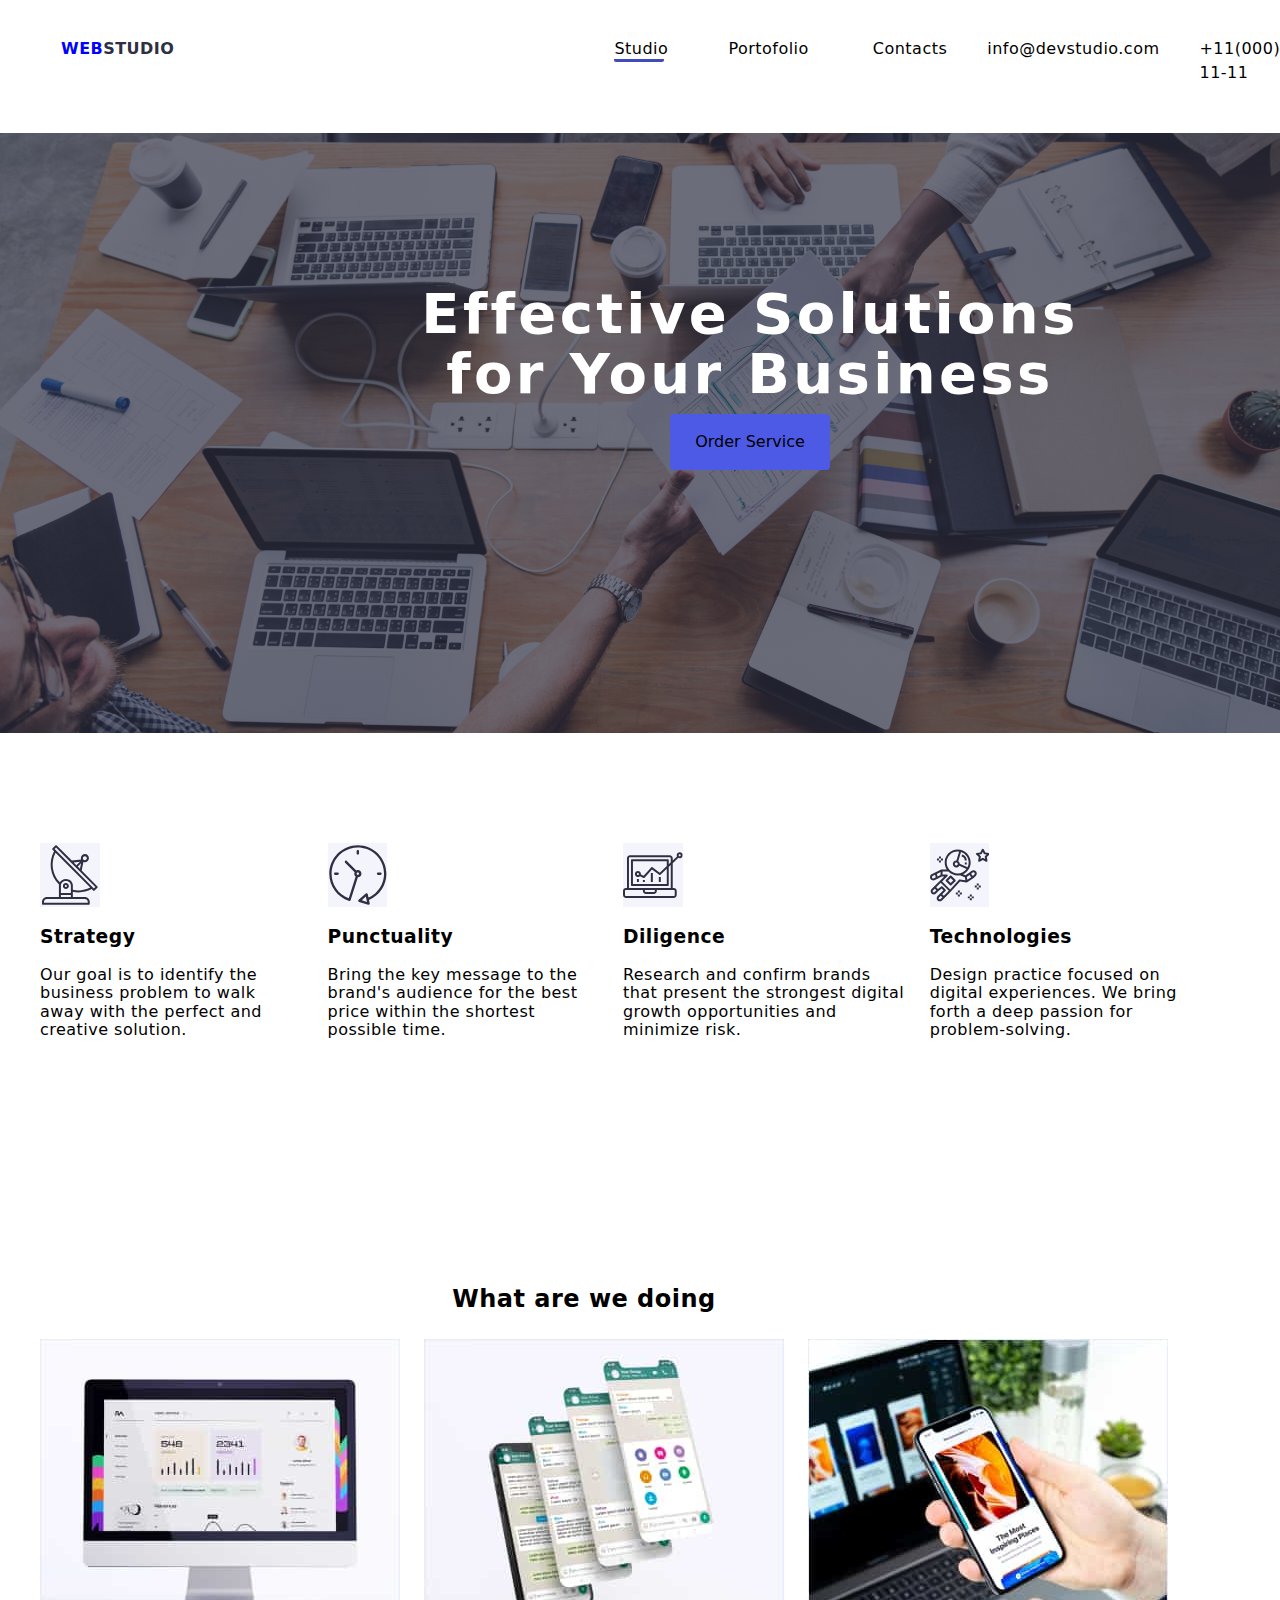
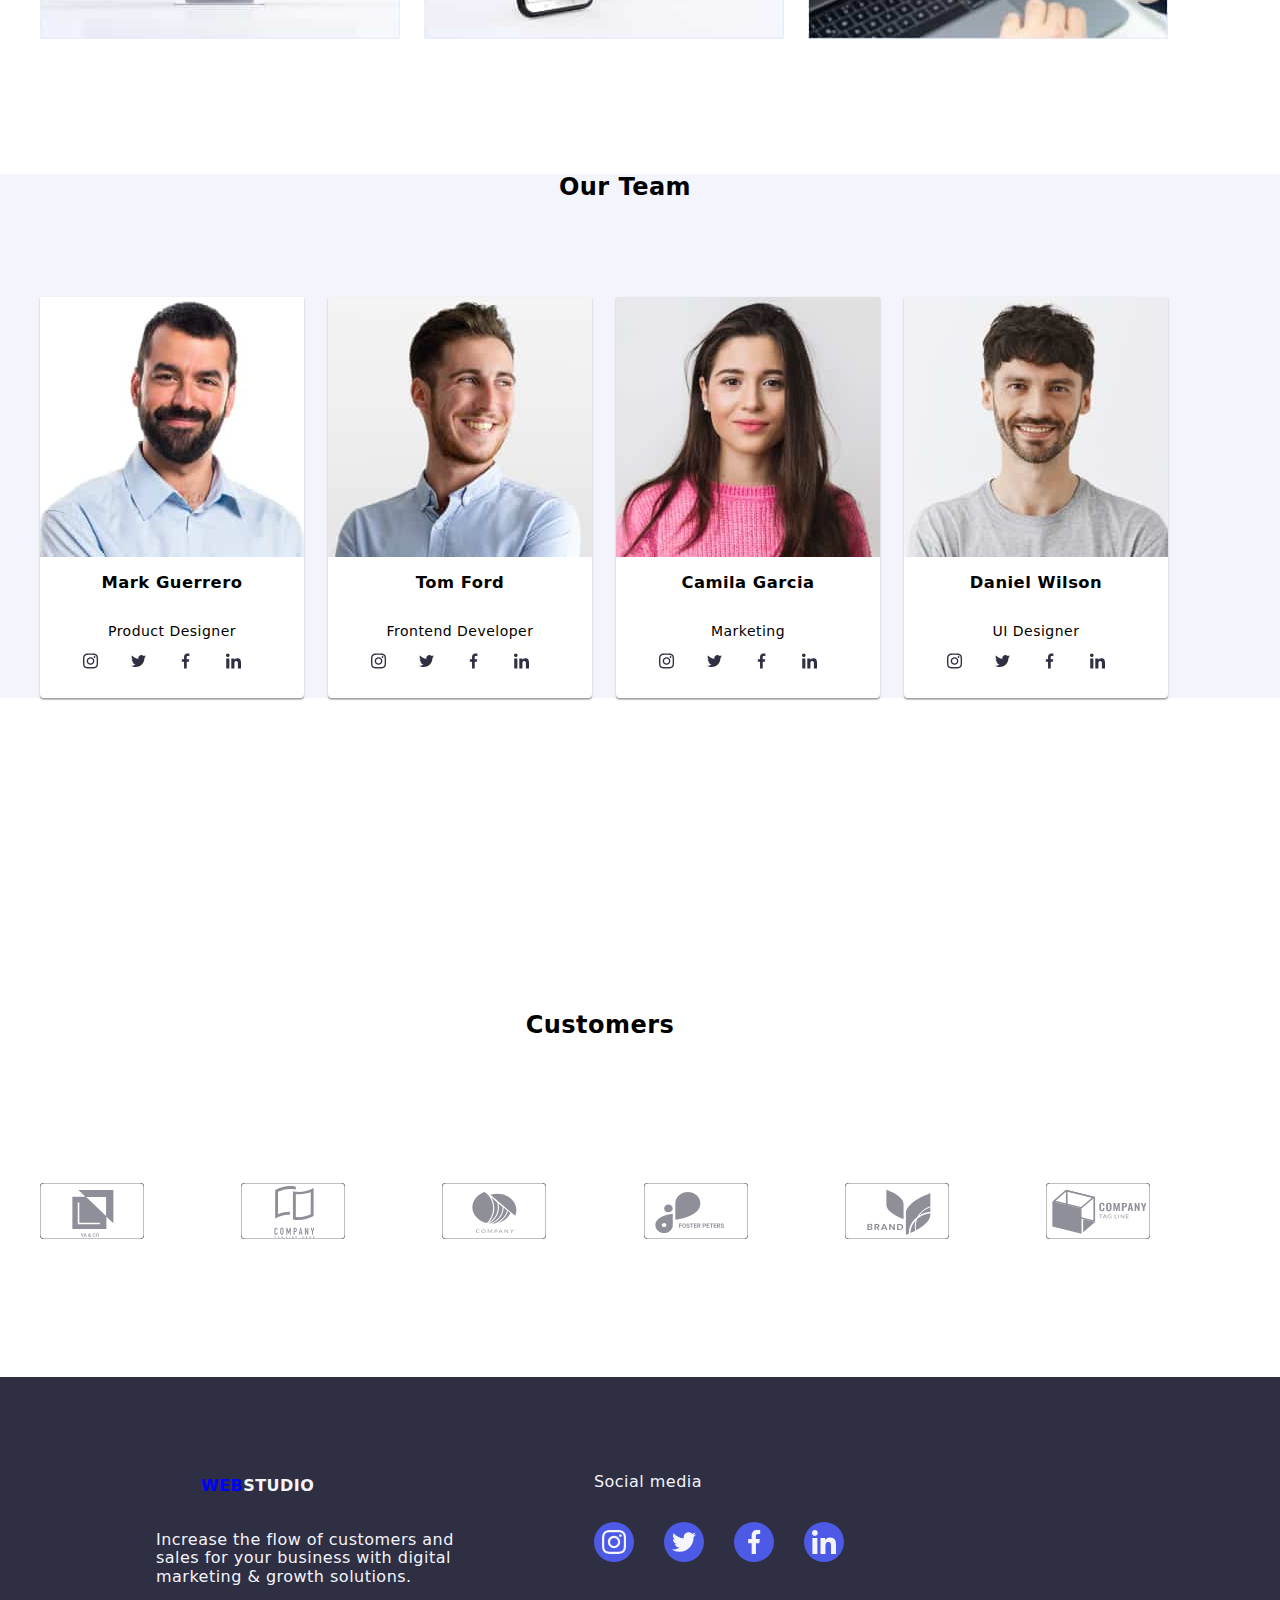
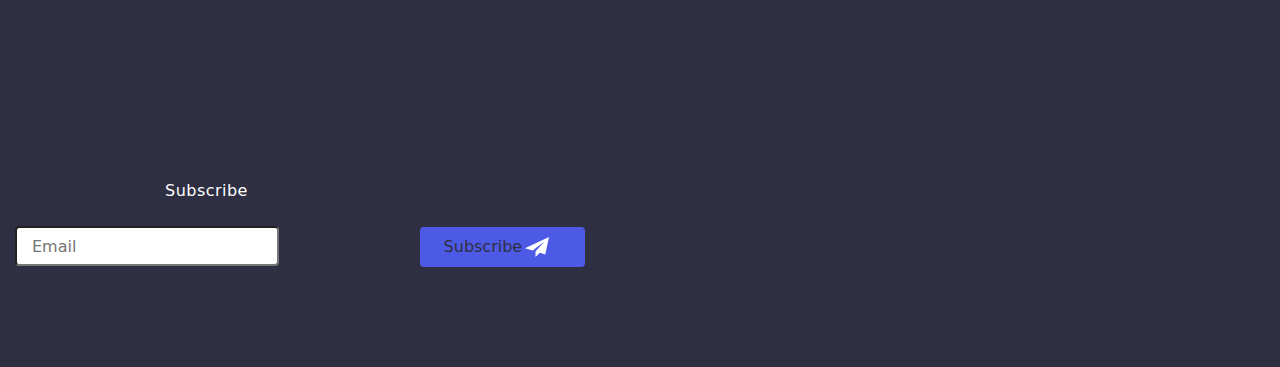
==== commit 2525fb70: "one more time" ====
--- a/index.html
+++ b/index.html
@@ -15,83 +15,21 @@
 </head>
 
 <body class="website">
-  <div class="js-menu-container">
-    <button class="btn-menu js-close-menu">
-      <!-- <svg
-        fill="currentColor"
-        viewBox="0 0 20 20"
-        xmlns="http://www.w3.org/2000/svg"
-        width="24"
-        height="24"
-      >
-        <path
-          fill-rule="evenodd"
-          d="M4.293 4.293a1 1 0 011.414 0L10 8.586l4.293-4.293a1 1 0 111.414 1.414L11.414 10l4.293 4.293a1 1 0 01-1.414 1.414L10 11.414l-4.293 4.293a1 1 0 01-1.414-1.414L8.586 10 4.293 5.707a1 1 0 010-1.414z"
-          clip-rule="evenodd"
-        ></path>
-      </svg> -->
-      <svg class="logo-svg" viewBox="0 0 24 24" xmlns="http://www.w3.org/2000/svg" width="24" height="24">
-        <path fill="black" d="M3 18h18v-2H3v2zm0-5h18v-2H3v2zm0-7v2h18V6H3z" clip-rule="evenodd" />
-
-      </svg>
-    </button>
-    <nav class="mobile-menu-navigation">
-      <ul>
-        <li>
-          <a class="active-studio" href="index.html">Studio</a>
-        </li>
-      </ul>
-      <ul>
-        <li>
-          <a href="Portofoliu.html">Portofolio</a>
-        </li>
-      </ul>
-      <ul>
-        <li>
-          <a>Contacts</a>
-        </li>
-      </ul>
-    </nav>
-    <ul class="list-social-icons">
-      <li>
-        <a class="icon-links" href="https://www.instagram.com/" target="_blank" aria-label="instagram-link">
-
-          <svg class="social-icons" width="16px" height="16px">
-            <use href="./icons/symbol-defs1.svg#icon-instagram"></use>
-          </svg>
-        </a>
-
-
-      </li>
-      <li>
-        <a class="icon-links" href="https://twitter.com/" target="_blank" aria-label="instagram-link">
-          <svg class="social-icons" width="16px" height="16px">
-            <use href="./icons/symbol-defs1.svg#icon-twitter"></use>
-          </svg>
-        </a>
-      </li>
-      <li>
-        <a class="icon-links" href="https://www.facebook.com/" target="_blank" aria-label="instagram-link">
-          <svg class="social-icons" width="16px" height="16px">
-            <use href="./icons/symbol-defs1.svg#icon-facebook"></use>
-          </svg>
-        </a>
-      </li>
-      <li>
-        <a class="icon-links" href="https://www.linkedin.com/" target="_blank" aria-label="instagram-link">
-          <svg class="social-icons" width="16px" height="16px">
-            <use href="./icons/symbol-defs1.svg#icon-linkedin"></use>
-          </svg>
-        </a>
-      </li>
-    </ul>
-  </div>
+
+  <!-- Logo -->
   <header class="top-line container">
-    <!-- Logo -->
     <a href="index.html" class="logo">STUDIO</a>
-    <a class="js-open-menu">
-      <i data-feather="menu" class="burger-menu"></i>
-    </a>
+
+    <div class="container-mobile-menu ">
+      <button class="menu-toggle js-open-menu" aria-expanded="false" aria-controls="mobile-menu">
+        <svg width="24" height="24" fill="currentColor" viewBox="0 0 20 20" xmlns="http://www.w3.org/2000/svg">
+          <path fill-rule="evenodd"
+            d="M3 5a1 1 0 011-1h12a1 1 0 110 2H4a1 1 0 01-1-1zM3 10a1 1 0 011-1h12a1 1 0 110 2H4a1 1 0 01-1-1zM3 15a1 1 0 011-1h12a1 1 0 110 2H4a1 1 0 01-1-1z"
+            clip-rule="evenodd"></path>
+        </svg>
+      </button>
+    </div>
+
     <!-- Sectiunea Navigatie -->
     <nav class="pages">
       <ul>
@@ -113,7 +51,7 @@
     <!-- Email and Phone -->
     <div class="link-logo">
       <a href="mailto:info@devstudio.com">info@devstudio.com</a>
-      <a href="tel:+11%20(000)%20111-11-11">+11(000)111-11-11</a>
+      <a href="tel:+11(000)111-11-11">+11(000)111-11-11</a>
     </div>
   </header>
 
@@ -475,6 +413,62 @@
         </div>
       </section>
     </main>
+    <div class="menu-container js-menu-container" id="mobile-menu">
+      <button class="menu-toggle js-close-menu">
+        <svg class="close-icons" width="24px" height="24px">
+          <use href="./icons/symbol-defs-close.svg#icon-close"></use>
+        </svg>
+      </button>
+
+
+      <ul class="mobile-menu">
+        <li><a href="index.html" class="link-mobile-pages">Studio</a></li>
+        <li><a href="Portofoliu.html" class="link-mobile-pages">Portofolio</a></li>
+        <li><a href="" class="link-mobile-pages">Contacts</a></li>
+      </ul>
+      <ul class="mobile-menu-email-number-icons">
+        <li><a href="tel:+11%20(000)%20111-11-11" class="link-mobile-pages-number">+11(000)111-11-11</a></li>
+        <li><a href="mailto:info@devstudio.com" class="link-mobile-pages">info@devstudio.com</a></li>
+      </ul>
+
+
+
+
+      <ul class="list-social-icons">
+        <li>
+          <a class="icon-links" href="https://www.instagram.com/" target="_blank" aria-label="instagram-link">
+
+            <svg class="social-icons" width="16px" height="16px">
+              <use href="./icons/symbol-defs1.svg#icon-instagram"></use>
+            </svg>
+          </a>
+
+
+        </li>
+        <li>
+          <a class="icon-links" href="https://twitter.com/" target="_blank" aria-label="instagram-link">
+            <svg class="social-icons" width="16px" height="16px">
+              <use href="./icons/symbol-defs1.svg#icon-twitter"></use>
+            </svg>
+          </a>
+        </li>
+        <li>
+          <a class="icon-links" href="https://www.facebook.com/" target="_blank" aria-label="instagram-link">
+            <svg class="social-icons" width="16px" height="16px">
+              <use href="./icons/symbol-defs1.svg#icon-facebook"></use>
+            </svg>
+          </a>
+        </li>
+        <li>
+          <a class="icon-links" href="https://www.linkedin.com/" target="_blank" aria-label="instagram-link">
+            <svg class="social-icons" width="16px" height="16px">
+              <use href="./icons/symbol-defs1.svg#icon-linkedin"></use>
+            </svg>
+          </a>
+        </li>
+      </ul>
+    </div>
+
     <footer class="footer">
       <div class="container">
         <section class="footer">
--- a/style.css
+++ b/style.css
@@ -80,6 +80,8 @@
   justify-content: space-around;
   gap: 40px;
   margin-block-start: 0;
+  flex-direction: row;
+  align-items: center;
 }
 
 .header-container-content {
@@ -782,9 +784,14 @@
 }
 
 .top-line {
+  gap: 40px;
+  margin-block-start: 0;
+  flex-direction: row;
+  align-items: center;
   display: flex;
   justify-content: flex-start;
   margin-left: 16px;
+  align-items: baseline;
 }
 
 .cards-team {
@@ -803,25 +810,10 @@
   margin-bottom: 192px;
 }
 
-/* @media screen and (max-width: 320px) {
- 
-
- 
-  img {
-    width: 320px;
-    height: 240px;
-    margin: 0 auto;
-  }
-} */
-
-/* .js-menu-container {
-  display: ;
-} */
-
 .js-menu-container.is-open {
   display: flex;
   flex-direction: column;
-  justify-content: end;
+  justify-content: start;
 }
 
 .btn-menu {
@@ -859,8 +851,1013 @@
   justify-content: space-between;
 }
 
-/* Stilizare pentru tableta */
+.container-mobile-menu {
+  min-width: 320px;
+  max-width: 1170px;
+  padding-left: 15px;
+  padding-right: 15px;
+  margin-left: auto;
+  margin-right: auto;
+}
+
+.page-header {
+  box-shadow: 0px 2px 4px -1px rgb(0 0 0 / 20%),
+    0px 4px 5px 0px rgb(0 0 0 / 14%), 0px 1px 10px 0px rgb(0 0 0 / 12%);
+}
+
+.page-header .container-mobile-menu {
+  min-height: 80px;
+  display: flex;
+  align-items: center;
+  justify-content: flex-end;
+}
+
+.menu {
+  display: flex;
+  padding: 0;
+  margin: 0;
+  list-style: none;
+}
+
+@media (max-width: 767px) {
+  .menu {
+    display: none;
+  }
+}
+
+.menu .link-mobile-pages {
+  padding: 10px;
+  color: inherit;
+  text-decoration: none;
+}
+
+.menu.link-mobile-pages:hover,
+.menu.link-mobile-pages:focus {
+  color: #404bbf;
+  text-decoration: none;
+}
+
+.link-mobile-pages:hover {
+  color: #404bbf;
+}
+
+.menu-toggle {
+  min-height: 40px;
+  min-width: 350px;
+  display: flex;
+  align-items: center;
+  justify-content: center;
+
+  margin: 0;
+  padding: 0;
+  background-color: transparent;
+  cursor: pointer;
+  border: none;
+  border-radius: 50%;
+  outline: none;
+}
+
+@media (min-width: 768px) {
+  .menu-toggle {
+    display: none;
+  }
+}
+
+.menu-toggle:hover,
+.menu-toggle:focus {
+  color: #404bbf;
+}
+
+.menu-container {
+  position: fixed;
+  top: 0;
+  left: 0;
+  width: 100vw;
+  height: 100vh;
+  padding: 32px;
+  background-color: #fff;
+  z-index: 999;
+
+  transform: translateX(100%);
+  transition: transform 250ms ease-in-out;
+}
+
+.menu-container.is-open {
+  transform: translateX(0);
+}
+
+.menu-container .menu-toggle {
+  position: absolute;
+  top: 10px;
+  right: 16px;
+  color: #2e2f42;
+  left: 220px;
+}
+
+.mobile-menu-email-number-icons {
+}
+
+.mobile-menu {
+  padding: 0;
+  margin: 0;
+  list-style: none;
+  display: flex;
+  flex-direction: column;
+  gap: 40px;
+  font-size: 36px;
+  font-weight: 700;
+}
+
+.mobile-menu .link-mobile-pages {
+  display: block;
+  padding: 10px;
+  font-family: var(--global-font-family);
+  font-size: 36px;
+  text-decoration: none;
+}
+
+.mobile-menu:hover {
+  color: #404bbf;
+}
+
+.mobile-menu-email-number-icons {
+  display: flex;
+  flex-direction: column;
+  gap: 40px;
+  margin-left: -28px;
+  margin-top: 199px;
+  text-decoration: none;
+  color: #2e2f42;
+}
+
+.link-mobile-pages-number {
+  font-family: var(--global-font-family);
+  font-size: 36px;
+  font-weight: 700;
+  text-decoration: none;
+  color: #2e2f42;
+}
+
+.link-mobile-pages-number:hover,
+.link-mobile-pages-number:focus {
+  color: #404bbf;
+}
+
+.link-mobile-pages {
+  font-family: var(--global-font-family);
+  text-decoration: none;
+  color: #2e2f42;
+  font-size: 20px;
+  font-weight: 500;
+}
+
+/* Stilizare Tableta si device-uri intre 768px si 1158px */
 @media screen and (min-width: 768px) {
+  .website {
+    font-family: var(--global-font-family);
+  }
+
+  body {
+    font-family: var(--global-font-family);
+    letter-spacing: 0.03em;
+  }
+
+  .logo-footer::before {
+    color: blue;
+    font-family: var(--logo-font-family);
+    font-weight: 800;
+    size: 18px;
+    text-decoration: none;
+  }
+
+  .footer .logo {
+    color: #f4f4fd;
+    text-decoration: none;
+  }
+
+  .logo::before {
+    content: "WEB";
+    color: blue;
+    font-family: var(--logo-font-family);
+    font-weight: 800;
+    size: 18px;
+    text-decoration: none;
+  }
+
+  .logo {
+    color: #2e2f42;
+    text-decoration: none;
+    font-family: var(--logo-font-family);
+    font-weight: 800;
+    size: 18px;
+    width: 156px;
+    margin-top: 24px;
+    margin-bottom: 24px;
+    margin-left: 45px;
+  }
+
+  ul {
+    list-style-type: none;
+  }
+
+  .hero {
+    display: flex;
+    flex-direction: column;
+    justify-content: center;
+    align-items: center;
+    color: #ffffff;
+    top: 72px;
+    width: 100%;
+    height: 525px;
+    top: 72px;
+  }
+
+  .rect-icons {
+    width: 264px;
+    height: 112px;
+    position: absolute;
+    left: 0px;
+    top: 0px;
+    background: #f4f4fd;
+    border-radius: 4px;
+  }
+
+  .top-line {
+    gap: 40px;
+    margin-block-start: 0;
+    flex-direction: row;
+    align-items: center;
+    display: flex;
+    justify-content: flex-start;
+    margin-left: 16px;
+    align-items: baseline;
+  }
+
+  .header-container-content {
+    width: 768px;
+    height: 436px;
+    position: absolute;
+    background-image: linear-gradient(
+        rgba(46, 47, 66, 0.7),
+        rgba(46, 47, 66, 0.7)
+      ),
+      url(./images/office.png);
+    background-size: cover;
+  }
+
+  .top-line {
+    align-items: baseline;
+  }
+
+  .h1-hero {
+    display: flex;
+    justify-content: center;
+    align-items: center;
+    font-family: var(--global-font-family);
+    font-weight: 700;
+    font-size: 36px;
+    line-height: 40px;
+    letter-spacing: 0.06em;
+    color: #fff;
+    width: 320px;
+    text-align: center;
+    margin-left: 300px;
+    margin-bottom: 10px;
+  }
+
+  .hero {
+    display: flex;
+    flex-direction: column;
+    justify-content: center;
+    align-items: center;
+    color: #ffffff;
+    top: 72px;
+    width: 100%;
+    height: 600px;
+    top: 72px;
+  }
+
+  .button-order {
+    padding: 16px, 32px, 16px, 32px;
+    cursor: pointer;
+    width: 160px;
+    height: 56px;
+    gap: 10px;
+    border-radius: 4px 4px 4px;
+    background-color: #4d5ae5;
+    padding: 0;
+    outline: none;
+    border: none;
+    transition: color 250ms cubic-bezier(0.4, 0, 0.2, 1);
+    margin-left: 300px;
+    margin-bottom: 150px;
+  }
+
+  .button-order:hover,
+  .button-order:focus {
+    background-color: #4d5ae5;
+    color: #ffffff;
+    cursor: pointer;
+    border: none;
+    transition: color 250ms cubic-bezier(0.4, 0, 0.2, 1);
+  }
+
+  .about li h3 {
+    font-weight: 500;
+    size: 20px;
+    color: var(--link-color);
+    line-height: 1.5;
+  }
+
+  .about-h3 {
+    text-align: center;
+  }
+
+  .about li p {
+    size: 16px;
+    color: var(--link-color);
+    line-height: 1.5;
+  }
+
+  .sub-heder {
+    font-weight: 700;
+    size: 36px;
+    color: var(--link-color);
+    line-height: 40px;
+  }
+
+  .team {
+    font-weight: 700;
+    size: 36px;
+    color: var(--link-color);
+    line-height: 40px;
+  }
+
+  .our-team h3 {
+    font-weight: 500;
+    size: 20px;
+    color: var(--link-color);
+    line-height: 1.5;
+  }
+
+  .our-team p {
+    size: 16px;
+    color: var(--link-logo);
+    line-height: 1.5;
+  }
+
+  .footer {
+    background-color: #2e2f42;
+    color: #f4f4fd;
+    width: 100%;
+    display: flex;
+    justify-content: unset;
+    align-content: baseline;
+    flex-wrap: wrap;
+  }
+
+  .logo-studio {
+    color: #ffffff;
+    line-height: 21px;
+  }
+
+  .buttons .all {
+    font-weight: 500;
+    color: #4d5ae5;
+    background-color: #e7e9fc;
+    width: 69px;
+    height: 48px;
+    padding: 12px, 24px, 12px, 24px;
+    cursor: pointer;
+    border: none;
+    border-radius: 4px;
+    line-height: 1.5;
+    transition: color 250ms cubic-bezier(0.4, 0, 0.2, 1);
+  }
+
+  .buttons .all:hover {
+    background-color: #404bbf;
+    color: #ffffff;
+    transition: color 250ms cubic-bezier(0.4, 0, 0.2, 1);
+  }
+
+  .buttons .web {
+    color: #4d5ae5;
+    background-color: #e7e9fc;
+    width: 116px;
+    height: 48px;
+    padding: 12px, 24px, 12px, 24px;
+    cursor: pointer;
+    border: 1px;
+    border-radius: 4px;
+    font-weight: 500;
+    line-height: 1.5;
+    transition: color 250ms cubic-bezier(0.4, 0, 0.2, 1);
+  }
+
+  .buttons .web:hover {
+    background-color: #404bbf;
+    color: #ffffff;
+    transition: color 250ms cubic-bezier(0.4, 0, 0.2, 1);
+  }
+
+  .buttons .app {
+    color: #4d5ae5;
+    background-color: #e7e9fc;
+    width: 78px;
+    height: 48px;
+    padding: 12px, 24px, 12px, 24px;
+    cursor: pointer;
+    border: 1px;
+    border-radius: 4px;
+    font-weight: 500;
+    line-height: 1.5;
+    transition: color 250ms cubic-bezier(0.4, 0, 0.2, 1);
+  }
+
+  .buttons .app:hover {
+    background-color: #404bbf;
+    color: #ffffff;
+    transition: color 250ms cubic-bezier(0.4, 0, 0.2, 1);
+  }
+
+  .buttons .design {
+    color: #4d5ae5;
+    background-color: #e7e9fc;
+    width: 101px;
+    height: 48px;
+    padding: 12px, 24px, 12px, 24px;
+    cursor: pointer;
+    border: 1px;
+    border-radius: 4px;
+    font-weight: 500;
+    line-height: 1.5;
+    transition: color 250ms cubic-bezier(0.4, 0, 0.2, 1);
+  }
+
+  .buttons .design:hover {
+    background-color: #404bbf;
+    color: #ffffff;
+    transition: color 250ms cubic-bezier(0.4, 0, 0.2, 1);
+  }
+
+  .buttons .marketing {
+    color: #4d5ae5;
+    background-color: #e7e9fc;
+    width: 101px;
+    height: 48px;
+    padding: 12px, 24px, 12px, 24px;
+    cursor: pointer;
+    border: 1px;
+    border-radius: 4px;
+    font-weight: 500;
+    line-height: 1.5;
+  }
+
+  .buttons .marketing:hover {
+    background-color: #404bbf;
+    color: #ffffff;
+    transition: color 250ms cubic-bezier(0.4, 0, 0.2, 1);
+  }
+
+  .section-img {
+    display: flex;
+    justify-content: space-around;
+    gap: 24px;
+  }
+
+  .sub-heder {
+    display: flex;
+    justify-content: center;
+  }
+
+  .social-icons {
+    fill: #2e2f42;
+  }
+
+  .social-icons:hover,
+  .social-icons:focus {
+    fill: #4d5ae5;
+    transition: color 250ms cubic-bezier(0.4, 0, 0.2, 1);
+  }
+
+  .icon-links {
+    display: flex;
+    border-radius: 50%;
+    background-color: white;
+    display: flex;
+    justify-content: center;
+    align-content: center;
+    width: 15px;
+    height: 15px;
+  }
+
+  .cards-team {
+    font-size: 14px;
+    text-align: center;
+    box-shadow: 0px 1px 3px rgba(0, 0, 0, 0.12), 0px 1px 1px rgba(0, 0, 0, 0.14),
+      0px 2px 1px rgba(0, 0, 0, 0.2);
+    border-radius: 0px 0px 4px 4px;
+    background-color: #ffffff;
+  }
+
+  .team {
+    background-color: #f4f4fd;
+    width: 100%;
+    height: 780px;
+  }
+
+  .section {
+    padding-bottom: 94px;
+    width: 428px;
+  }
+
+  .logo-footer {
+    display: flex;
+
+    flex-direction: column;
+
+    margin-left: 110px;
+  }
+
+  .p-footer {
+    margin-bottom: 100px;
+    margin-top: 17.5px;
+  }
+
+  .logo-footer .logo {
+    margin-top: 100px;
+    margin-bottom: 17.5px;
+  }
+
+  .active-buttons {
+    display: flex;
+    flex-direction: row;
+    flex-wrap: wrap;
+    margin-top: -60px;
+    justify-content: center;
+    align-items: center;
+    align-content: center;
+    gap: 12px;
+  }
+
+  .images-list {
+    display: flex;
+    flex-wrap: wrap;
+    justify-content: space-around;
+    border: #e7e9fc;
+    margin-top: -72px;
+    cursor: pointer;
+  }
+
+  .container .section {
+    padding-top: 94px;
+    padding-bottom: 0px;
+  }
+
+  .h3-images {
+    margin-left: 16px;
+    margin-top: 32px;
+    margin-bottom: 8px;
+  }
+
+  .p-images {
+    margin-left: 16px;
+    margin-bottom: 60px;
+  }
+
+  .h2-customers {
+    display: flex;
+    justify-content: center;
+    margin-top: 120px;
+    margin-bottom: 280px;
+  }
+
+  .customers {
+    text-align: center;
+    justify-content: center;
+    margin-bottom: 72px;
+  }
+
+  .customers-icons {
+    fill: #8e8f99;
+    display: flex;
+    justify-content: space-between;
+    margin-top: 72px;
+    margin-bottom: 0px;
+    transition: color 250ms cubic-bezier(0.4, 0, 0.2, 1);
+    flex-direction: row;
+    flex-wrap: wrap;
+    align-items: center;
+    align-content: center;
+    margin-right: 25px;
+  }
+
+  .customers-icons:hover,
+  .customers-icons:focus {
+    fill: #4d5ae5;
+    transition: color 250ms cubic-bezier(0.4, 0, 0.2, 1);
+  }
+
+  .hover-rectangle:hover {
+    stroke: #4d5ae5;
+  }
+
+  .portofolio-cards:hover {
+    font-size: 14px;
+
+    box-shadow: 0px 1px 3px rgba(0, 0, 0, 0.12), 0px 1px 1px rgba(0, 0, 0, 0.14),
+      0px 2px 1px rgba(0, 0, 0, 0.2);
+    border-radius: 0px 0px 4px 4px;
+    margin-bottom: 48px;
+  }
+
+  .social-media-footer {
+    margin-left: 40px;
+  }
+
+  .social-media-footer p {
+    margin-left: 110px;
+    font-family: var(--global-font-family);
+    margin-bottom: 30px;
+  }
+
+  .social-media-footer svg {
+    fill: #f4f4fd;
+  }
+
+  .icon-links-footer {
+    display: flex;
+    border-radius: 50%;
+    background-color: #4d5ae5;
+    display: flex;
+    justify-content: center;
+    align-content: center;
+    width: 40px;
+    height: 40px;
+    flex-flow: wrap;
+  }
+
+  .icon-links-footer:hover,
+  .icon-links-footer:focus {
+    transition: color 250ms cubic-bezier(0.4, 0, 0.2, 1);
+    background-color: #2e2f42;
+  }
+
+  .footer .container {
+    width: 100%;
+  }
+
+  .is-hidden {
+    visibility: hidden;
+  }
+
+  .modal {
+    position: absolute;
+    top: 30px;
+    left: -200px;
+    width: 829px;
+    height: 660px;
+    display: flex;
+    justify-content: center;
+    align-items: center;
+    border-radius: 40px;
+    opacity: 1.5;
+    transition: transform 250ms cubic-bezier(0.4, 0, 0.2, 1);
+  }
+
+  .modal-content {
+    margin: 0 auto;
+    padding: 16px;
+    background-color: #fff;
+    width: 50%;
+    height: 585px;
+    position: relative;
+    border-radius: 4px;
+  }
+
+  .close-btn {
+    background-color: #fff;
+    border-radius: 177%;
+    color: #2e2f42;
+    outline: none;
+    position: absolute;
+    top: 24px;
+    right: 24px;
+    border: none;
+  }
+
+  .list-social-icons:hover,
+  .list-social-icons:focus {
+    color: #404bbf;
+    transition: color 250ms cubic-bezier(0.4, 0, 0.2, 1);
+  }
+
+  .list-social-icons {
+    list-style-type: none;
+    display: flex;
+    align-items: center;
+    justify-content: space-evenly;
+    padding-bottom: 30px;
+    margin-right: 60px;
+    gap: 30px;
+  }
+
+  .img-overlay {
+    position: relative;
+    overflow: hidden;
+  }
+
+  .overlay {
+    display: flex;
+    justify-content: center;
+    align-content: center;
+    top: 0px;
+    height: 300px;
+    width: 361px;
+    position: absolute;
+    background-color: #4d5ae5;
+    opacity: 1.5;
+    transform: translateY(101%);
+    transition: transform 250ms cubic-bezier(0.4, 0, 0.2, 1);
+  }
+
+  .img-overlay:hover .overlay {
+    transform: translateY(0px);
+  }
+
+  .overlay-text {
+    color: #f4f4fd;
+    font-family: var(--global-font-family);
+    display: flex;
+    margin-top: 40px;
+    margin-left: 32px;
+    margin-right: 32px;
+    margin-bottom: 164px;
+    line-height: 24px;
+  }
+
+  .modal-form {
+    display: table-caption;
+  }
+
+  .p-form {
+    font-family: var(--global-font-family);
+    color: #2e2f42;
+    width: 360px;
+    height: 5px;
+    text-align: center;
+    margin-top: 30px;
+    margin-bottom: 34px;
+    margin-left: 24px;
+    margin-right: 24px;
+    font-weight: 500px;
+    font-size: 16px;
+  }
+
+  .modal-form {
+    color: #2e2f42;
+  }
+
+  input {
+    width: 360px;
+    height: 40px;
+    top: 18px;
+    border-radius: 4px;
+    margin-left: 24px;
+    margin-right: 24px;
+    padding-left: 45px;
+  }
+
+  label {
+    display: flex;
+    flex-direction: column;
+    margin-bottom: 4px;
+    margin-top: 8px;
+    margin-left: 24px;
+    margin-right: 24px;
+    color: #8e8f99;
+  }
+
+  .input-form {
+    margin-left: 24px;
+    margin-right: 24px;
+  }
+
+  textarea {
+    width: 360px;
+    height: 120px;
+    top: 216px;
+    border-radius: 4px;
+    resize: none;
+  }
+
+  input:hover,
+  input:focus {
+    border-color: #4d5ae5;
+  }
+
+  .privacypolicy {
+    width: 400px;
+    height: 16px;
+    font-family: var(--global-font-family);
+    size: 12px;
+    margin-top: 16px;
+    margin-left: 8px;
+  }
+
+  .checkbox {
+    width: 16px;
+    height: 16px;
+    margin-top: 16px;
+    margin-bottom: 24px;
+    margin-left: 24px;
+  }
+
+  .modal-form-checkbox {
+    display: flex;
+  }
+
+  :hover,
+  .comment-textarea:focus {
+    border-color: #4d5ae5;
+  }
+
+  .comment-textarea {
+    transition: transform 250ms cubic-bezier(0.4, 0, 0.2, 1);
+  }
+
+  .name-icon {
+    position: absolute;
+    display: inline-block;
+    margin-top: 28px;
+    margin-left: 15px;
+  }
+
+  .name-icon:hover,
+  .name-icon:focus {
+    fill: #4d5ae5;
+  }
+
+  .name-icon {
+    transition: transform 250ms cubic-bezier(0.4, 0, 0.2, 1);
+  }
+
+  .btn-send {
+    padding: 16px, 32px, 16px, 32px;
+    cursor: pointer;
+    width: 160px;
+    height: 56px;
+    gap: 10px;
+    border-radius: 4px;
+    background-color: #4d5ae5;
+    outline: none;
+    border: none;
+    transition: color 250ms cubic-bezier(0.4, 0, 0.2, 1);
+    color: #fff;
+    margin-right: 35px;
+    font-family: var(--global-font-family);
+    font-size: 16px;
+    font-weight: 500px;
+  }
+
+  .btn-send-style {
+    display: flex;
+    justify-content: center;
+    margin-top: 24px;
+    margin-bottom: 24px;
+    transition: color 250ms cubic-bezier(0.4, 0, 0.2, 1);
+    font-family: var(--global-font-family);
+  }
+
+  .name-label-footer {
+    padding-left: 15px;
+    margin-top: 10px;
+    width: 398px;
+    height: 40px;
+    margin-left: 15px;
+  }
+
+  .footer-form {
+    display: contents;
+  }
+
+  .modal-form-footer {
+    margin-top: 30px;
+  }
+
+  .btn-subscribe-footer {
+    top: 140px;
+    left: 1116px;
+    padding: 8px 24px 8px 24px;
+    gap: 16px;
+    border-radius: 4px;
+    color: #2e2f42;
+    background-color: #4d5ae5;
+    cursor: pointer;
+    transition: color 250ms cubic-bezier(0.4, 0, 0.2, 1);
+    outline: none;
+    border: none;
+    width: 165px;
+    height: 40px;
+    text-align: left;
+    font-family: var(--global-font-family);
+    font-size: 16px;
+    font-weight: 500px;
+    margin-left: 135px;
+    margin-top: 5px;
+    margin-bottom: 100px;
+  }
+
+  .p-subscribe {
+    margin-top: 10px;
+    color: #ffffff;
+    margin-left: 165px;
+  }
+
+  .btn-subscribe-footer:hover,
+  .btn-subscribe-footer:focus {
+    color: white;
+    transition: color 250ms cubic-bezier(0.4, 0, 0.2, 1);
+  }
+
+  .svg-btn-footer {
+    position: absolute;
+    margin-left: -60px;
+    margin-top: 19px;
+    transition: color 250ms cubic-bezier(0.4, 0, 0.2, 1);
+  }
+
+  .pages {
+    display: none;
+  }
+
+  .link-logo {
+    display: none;
+  }
+
+  .top-line {
+    display: flex;
+    justify-content: flex-start;
+    margin-left: 16px;
+  }
+
+  .cards-team {
+    display: flex;
+    flex-direction: column;
+    width: 100%;
+    height: auto;
+  }
+
+  .team-cards {
+    display: flex;
+    flex-direction: column;
+    width: 90%;
+    height: auto;
+    gap: 72px;
+    margin-bottom: 192px;
+  }
+
+  /* .js-menu-container.is-open {
+    display: none;
+    flex-direction: column;
+    justify-content: start;
+  } */
+
+  .btn-menu {
+    position: absolute;
+    top: 25px;
+    right: 17px;
+  }
+
+  .about-icons svg {
+    display: none;
+  }
+
+  .what-are-we-doing {
+    display: none;
+  }
+
+  .h2-team {
+    text-align: center;
+    margin-left: 50px;
+    margin-bottom: 96px;
+  }
+
+  .section-team {
+    background-color: #f4f4fd;
+  }
+
+  .about-list {
+    top: 598px;
+    left: 16px;
+    gap: 72px;
+    opacity: 0px;
+  }
+}
+
+/* Stilizare Desktop si device-uri peste 1158px */
+@media screen and (min-width: 1158px) {
   .pages a {
     color: var(--link-color);
     text-decoration: none;
@@ -920,10 +1917,6 @@
   .link-logo:focus {
     color: #404bbf;
     transition: color 250ms cubic-bezier(0.4, 0, 0.2, 1);
-  }
-
-  .js-menu-container {
-    display: none;
   }
 
   .header-container-content {
@@ -1109,9 +2102,11 @@
     font-size: 16px;
     font-weight: 500px;
   }
+
   .modal-form-footer {
     margin-top: 86px;
   }
+
   .modal {
     position: fixed;
     top: 80px;
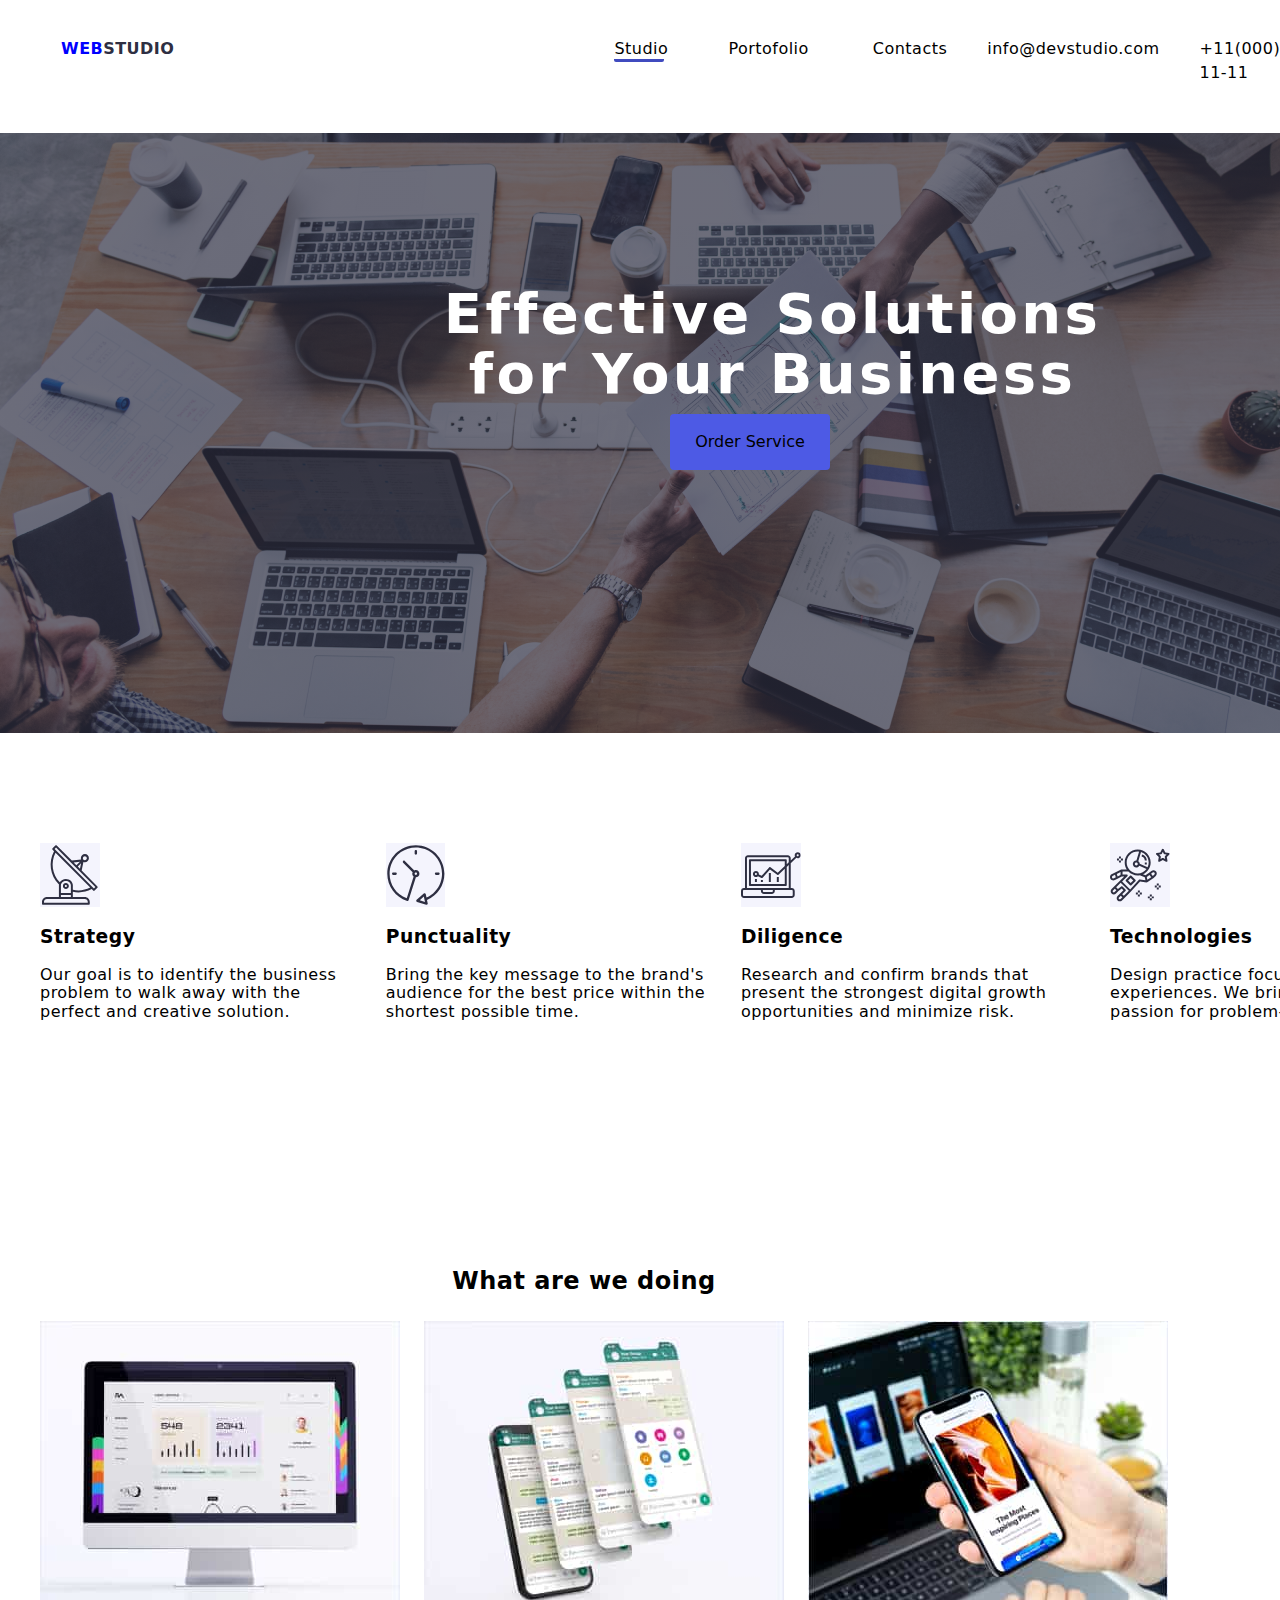
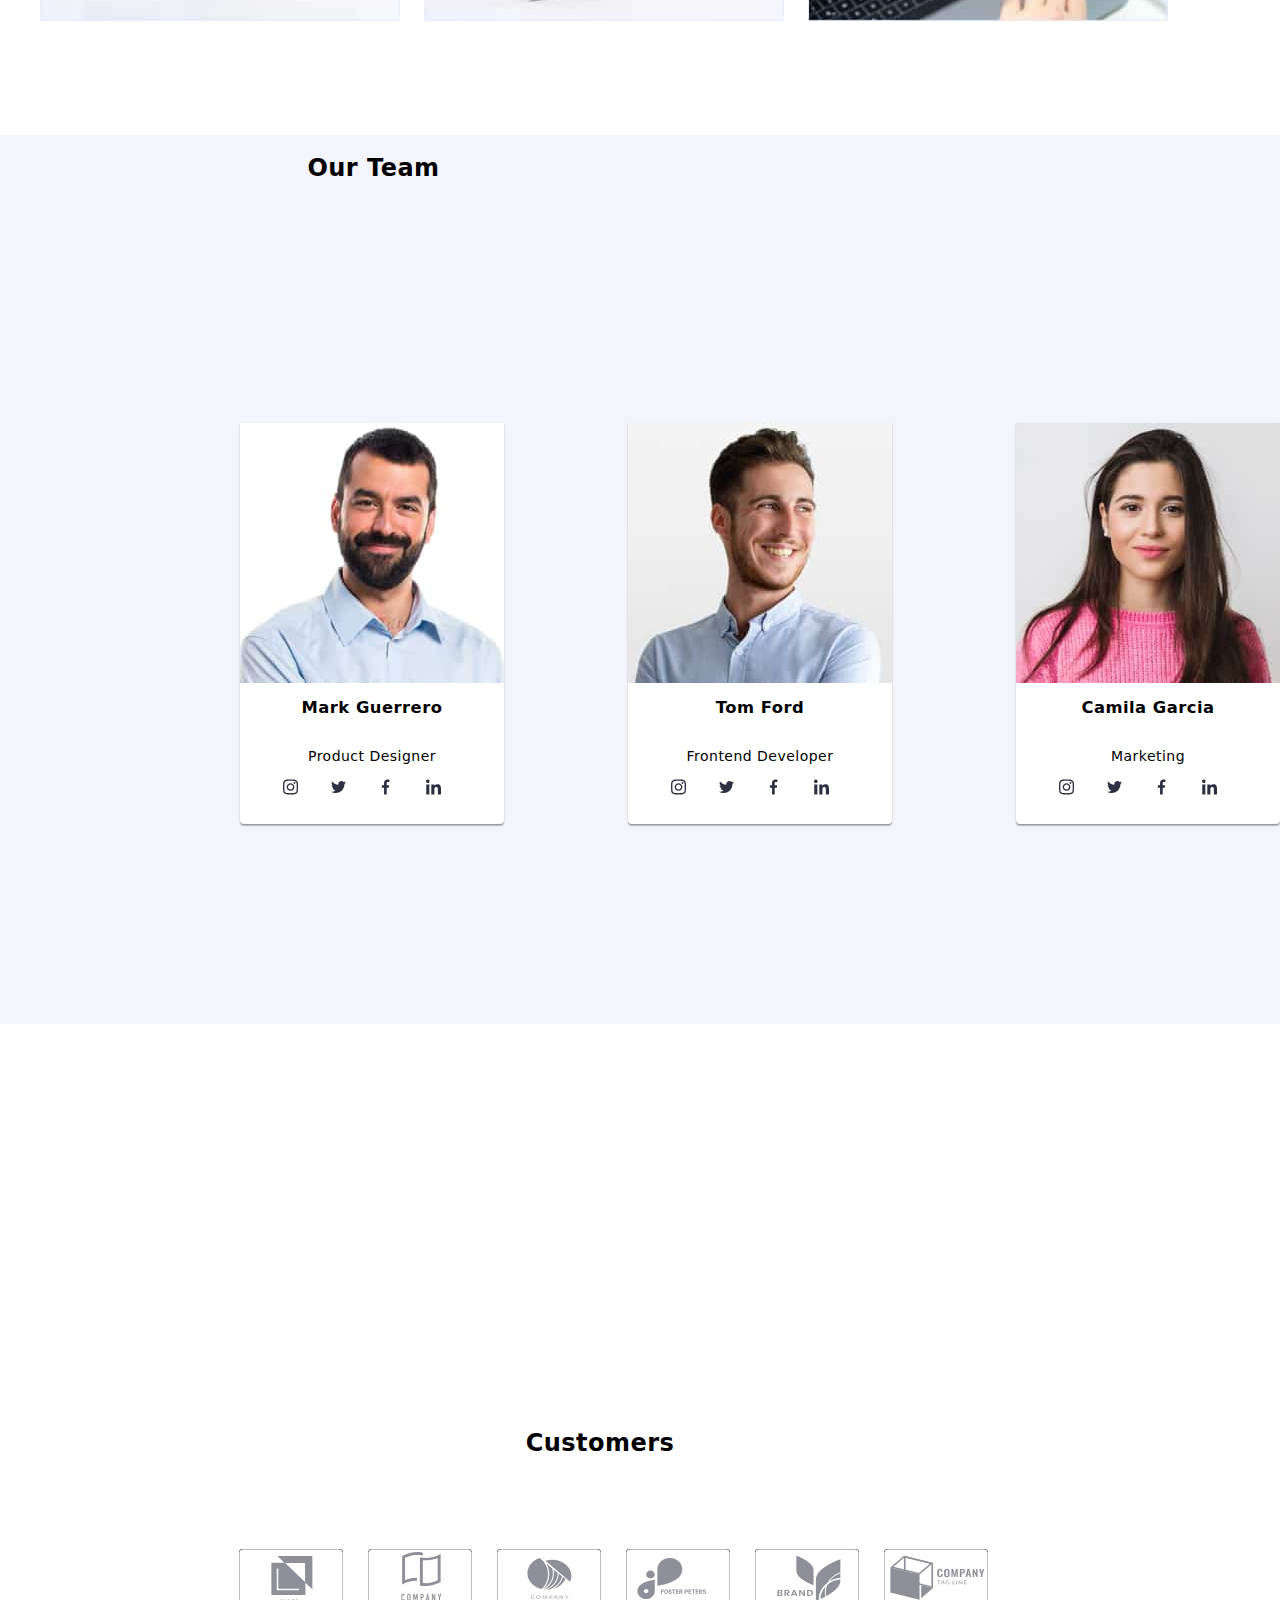
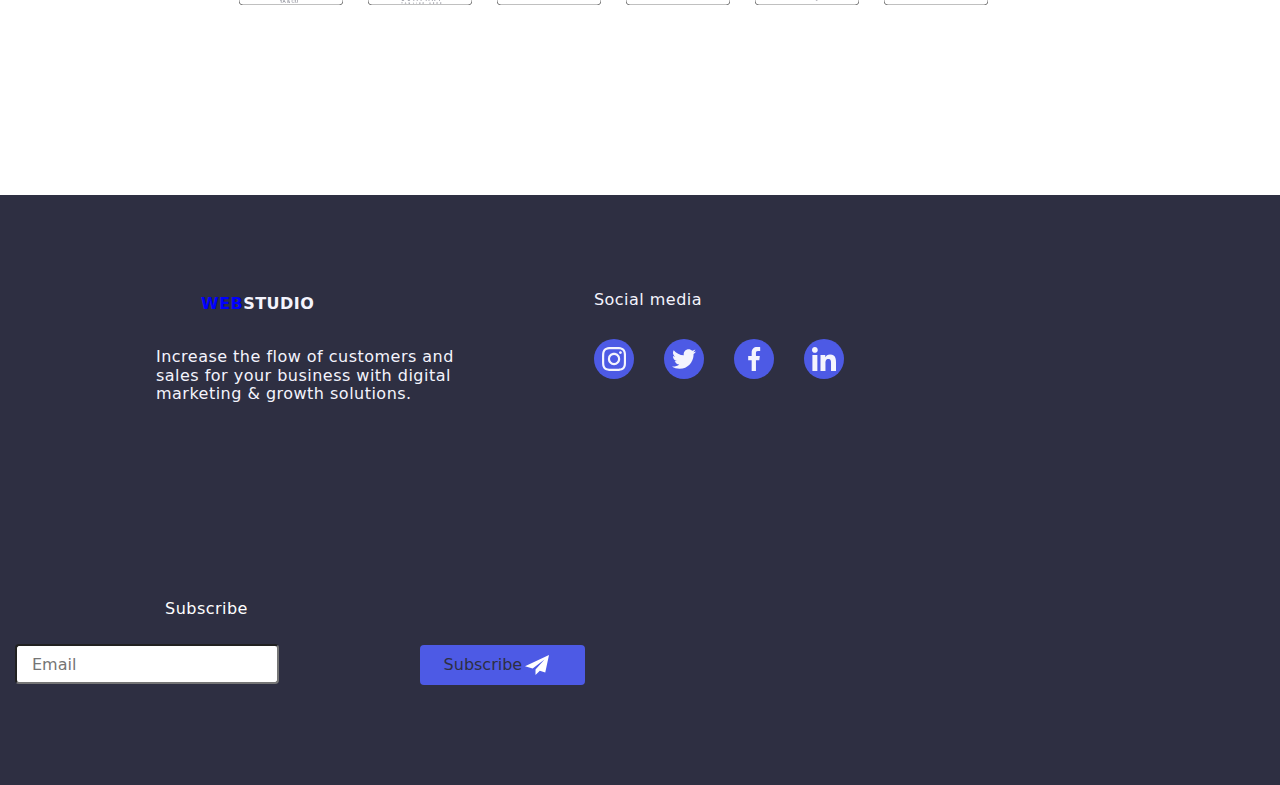
==== commit daece5f1: "1242" ====
--- a/index.html
+++ b/index.html
@@ -198,7 +198,7 @@
       </section>
       <!-- Section Our Team -->
       <section class="section-team">
-        <div class="container">
+        <div class="container-team">
           <h2 class="h2-team">Our Team</h2>
           <ul class="team-cards">
             <li class="cards-team">
@@ -357,7 +357,7 @@
       </section>
       <section class="section customers">
         <div class="container">
-          <h2>Customers</h2>
+          <h2 class="h2-customers"  >Customers</h2>
           <div class="container-customers">
             <ul class="customers-icons">
               <li class="customers-icons">
--- a/style.css
+++ b/style.css
@@ -417,7 +417,7 @@
   display: flex;
   justify-content: center;
   margin-top: 120px;
-  margin-bottom: 280px;
+  margin-bottom: 0px;
 }
 
 .customers {
@@ -809,6 +809,14 @@
   gap: 72px;
   margin-bottom: 192px;
 }
+.container-team {
+  display: flex;
+  flex-direction: column;
+  width: 90%;
+  height: auto;
+  gap: 72px;
+  margin-bottom: 192px;
+}
 
 .js-menu-container.is-open {
   display: flex;
@@ -1011,12 +1019,77 @@
   font-weight: 500;
 }
 
-/* Stilizare Tableta si device-uri intre 768px si 1158px */
+/* Stilizare Tableta  768px  */
 @media screen and (min-width: 768px) {
   .website {
     font-family: var(--global-font-family);
   }
-
+  .pages a {
+    color: var(--link-color);
+    text-decoration: none;
+
+    font-weight: 500;
+    gap: 40px;
+    display: flex;
+    margin-top: 24px;
+    margin-bottom: 24px;
+  }
+  .pages {
+    display: flex;
+    justify-content: space-evenly;
+    margin-block-start: 0;
+    gap: 24px;
+  }
+
+  .pages a:hover,
+  .pages a:focus {
+    color: #404bbf;
+    transition: color 250ms cubic-bezier(0.4, 0, 0.2, 1);
+  }
+
+  .pages a.active-studio {
+    border-bottom: 3px solid #404bbf;
+    width: 50px;
+    height: 22px;
+    border-radius: 2px;
+  }
+
+  .pages a.active-portfolio {
+    border-bottom: 3px solid #404bbf;
+    width: 77px;
+    height: 22px;
+    border-radius: 2px;
+  }
+
+  .h2-team {
+    width: 647px;
+  }
+
+  .team-cards {
+    display: flex;
+    flex-direction: column;
+    width: 90%;
+    height: auto;
+    gap: 72px;
+    margin-bottom: 192px;
+    margin-left: 100px;
+  }
+  .about-list {
+    top: 598px;
+    left: 16px;
+    gap: 72px;
+    opacity: 0px;
+    width: 720px;
+  }
+  .container-team {
+    width: 300px;
+  }
+  .container-customers {
+    width: 580px;
+    display: flex;
+    justify-content: center;
+    margin-left: 100px;
+  }
   body {
     font-family: var(--global-font-family);
     letter-spacing: 0.03em;
@@ -1092,6 +1165,11 @@
     margin-left: 16px;
     align-items: baseline;
   }
+  .top-line {
+    display: flex;
+    justify-content: flex-start;
+    margin-left: 16px;
+  }
 
   .header-container-content {
     width: 768px;
@@ -1121,8 +1199,8 @@
     color: #fff;
     width: 320px;
     text-align: center;
-    margin-left: 300px;
     margin-bottom: 10px;
+    margin-left: 345px;
   }
 
   .hero {
@@ -1359,6 +1437,7 @@
       0px 2px 1px rgba(0, 0, 0, 0.2);
     border-radius: 0px 0px 4px 4px;
     background-color: #ffffff;
+    margin-left: 100px;
   }
 
   .team {
@@ -1430,7 +1509,8 @@
     display: flex;
     justify-content: center;
     margin-top: 120px;
-    margin-bottom: 280px;
+    margin-left: 323px;
+    margin-bottom: 0px;
   }
 
   .customers {
@@ -1474,6 +1554,7 @@
 
   .social-media-footer {
     margin-left: 40px;
+    margin-top: 84px;
   }
 
   .social-media-footer p {
@@ -1789,7 +1870,7 @@
   }
 
   .pages {
-    display: none;
+    display: ;
   }
 
   .link-logo {
@@ -1818,12 +1899,6 @@
     margin-bottom: 192px;
   }
 
-  /* .js-menu-container.is-open {
-    display: none;
-    flex-direction: column;
-    justify-content: start;
-  } */
-
   .btn-menu {
     position: absolute;
     top: 25px;
@@ -1855,9 +1930,17 @@
     opacity: 0px;
   }
 }
-
+.pages a {
+  color: var(--link-color);
+  text-decoration: none;
+  font-weight: 500;
+  gap: 40px;
+  display: flex;
+  margin-top: 24px;
+  margin-bottom: 24px;
+}
 /* Stilizare Desktop si device-uri peste 1158px */
-@media screen and (min-width: 1158px) {
+@media screen and (min-width: 1159px) {
   .pages a {
     color: var(--link-color);
     text-decoration: none;
@@ -1867,7 +1950,13 @@
     margin-top: 24px;
     margin-bottom: 24px;
   }
-
+  .h2-customers {
+    display: flex;
+    justify-content: center;
+    margin-top: 120px;
+    margin-left: 0px;
+    margin-bottom: 72px;
+  }
   .pages {
     display: flex;
     justify-content: space-evenly;
@@ -1936,6 +2025,7 @@
     justify-content: space-around;
     flex-direction: row;
     gap: 24px;
+    width: 1440px;
   }
 
   .what-are-we-doing {
@@ -1955,7 +2045,14 @@
     margin-top: 72px;
     margin-bottom: 200px;
   }
-
+  .container-team {
+    display: flex;
+    flex-direction: column;
+    width: 90%;
+    height: auto;
+    gap: 72px;
+    margin-bottom: 192px;
+  }
   .list-social-icons {
     list-style-type: none;
     display: flex;
@@ -2006,6 +2103,10 @@
 
   .container-customers {
     height: 100px;
+    width: 1200px;
+    display: flex;
+    margin-left: 18px;
+    justify-content: space-around;
   }
 
   .customers-icons {
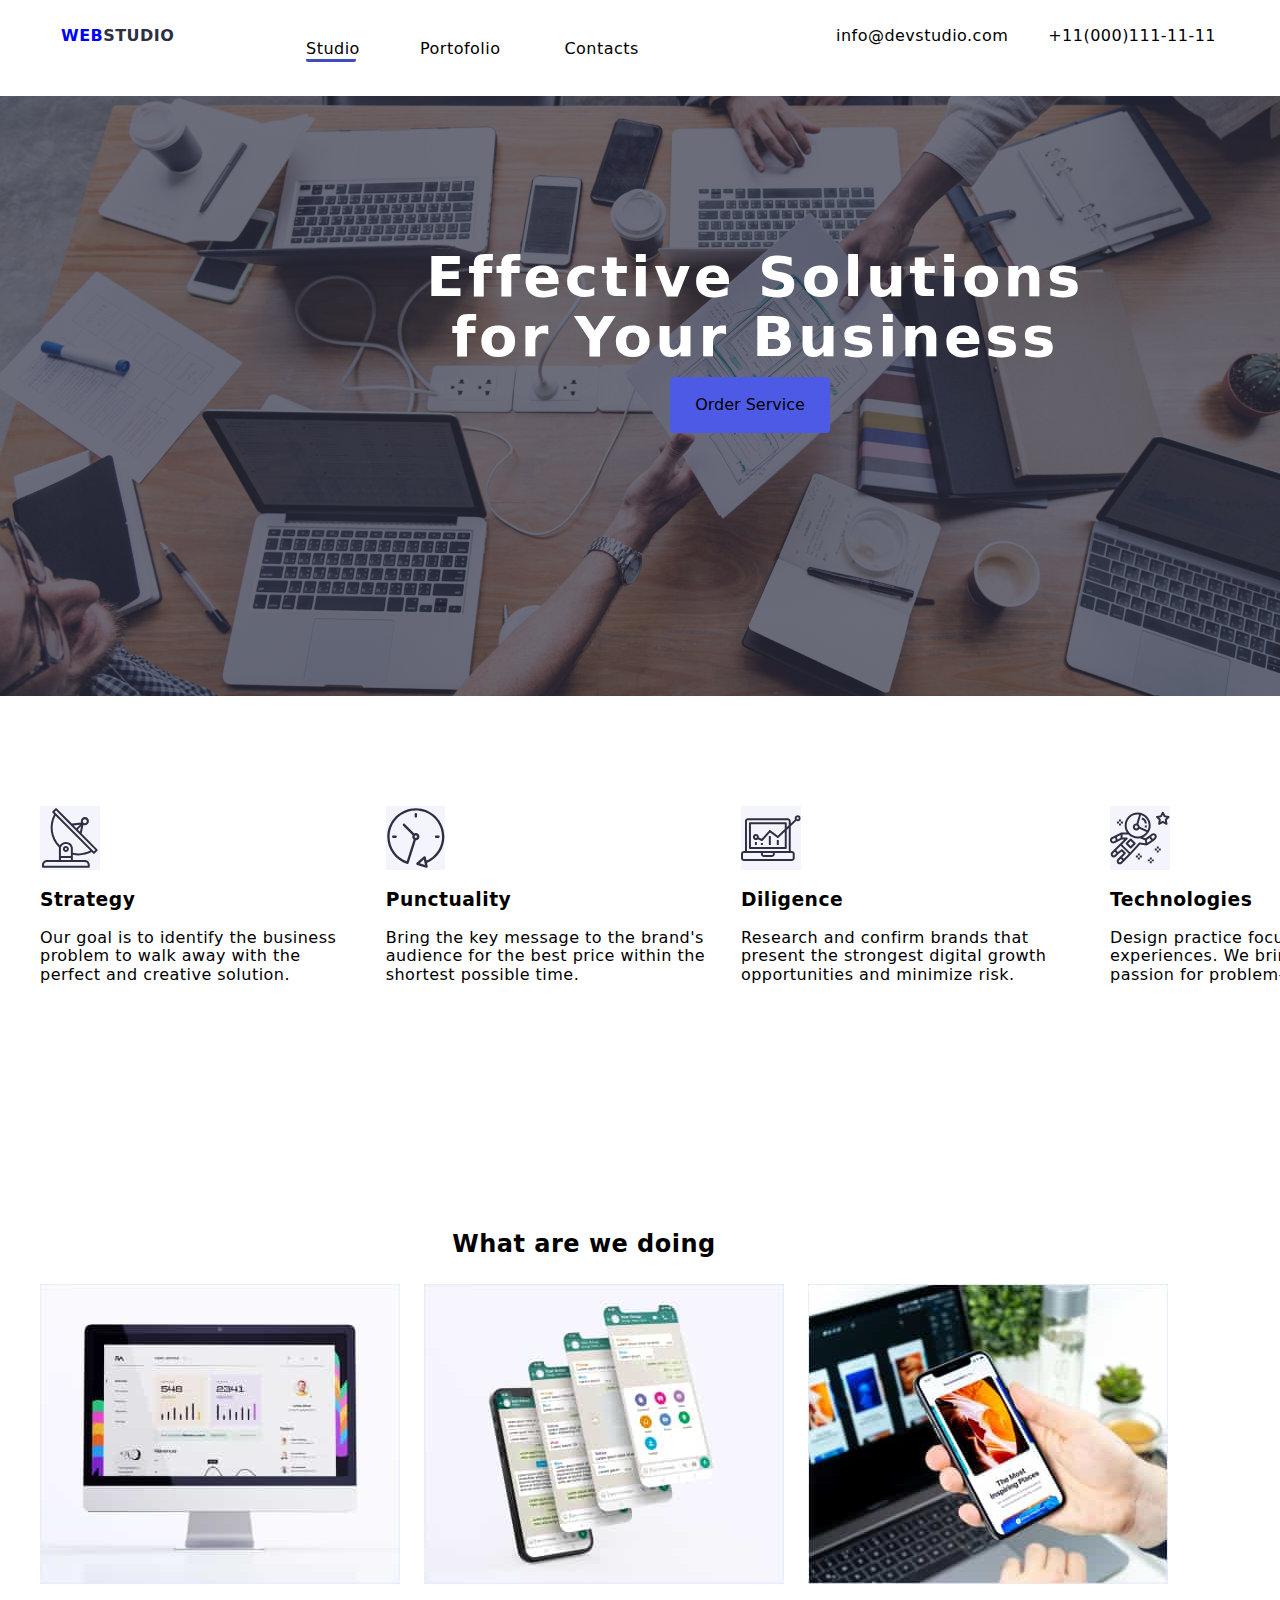
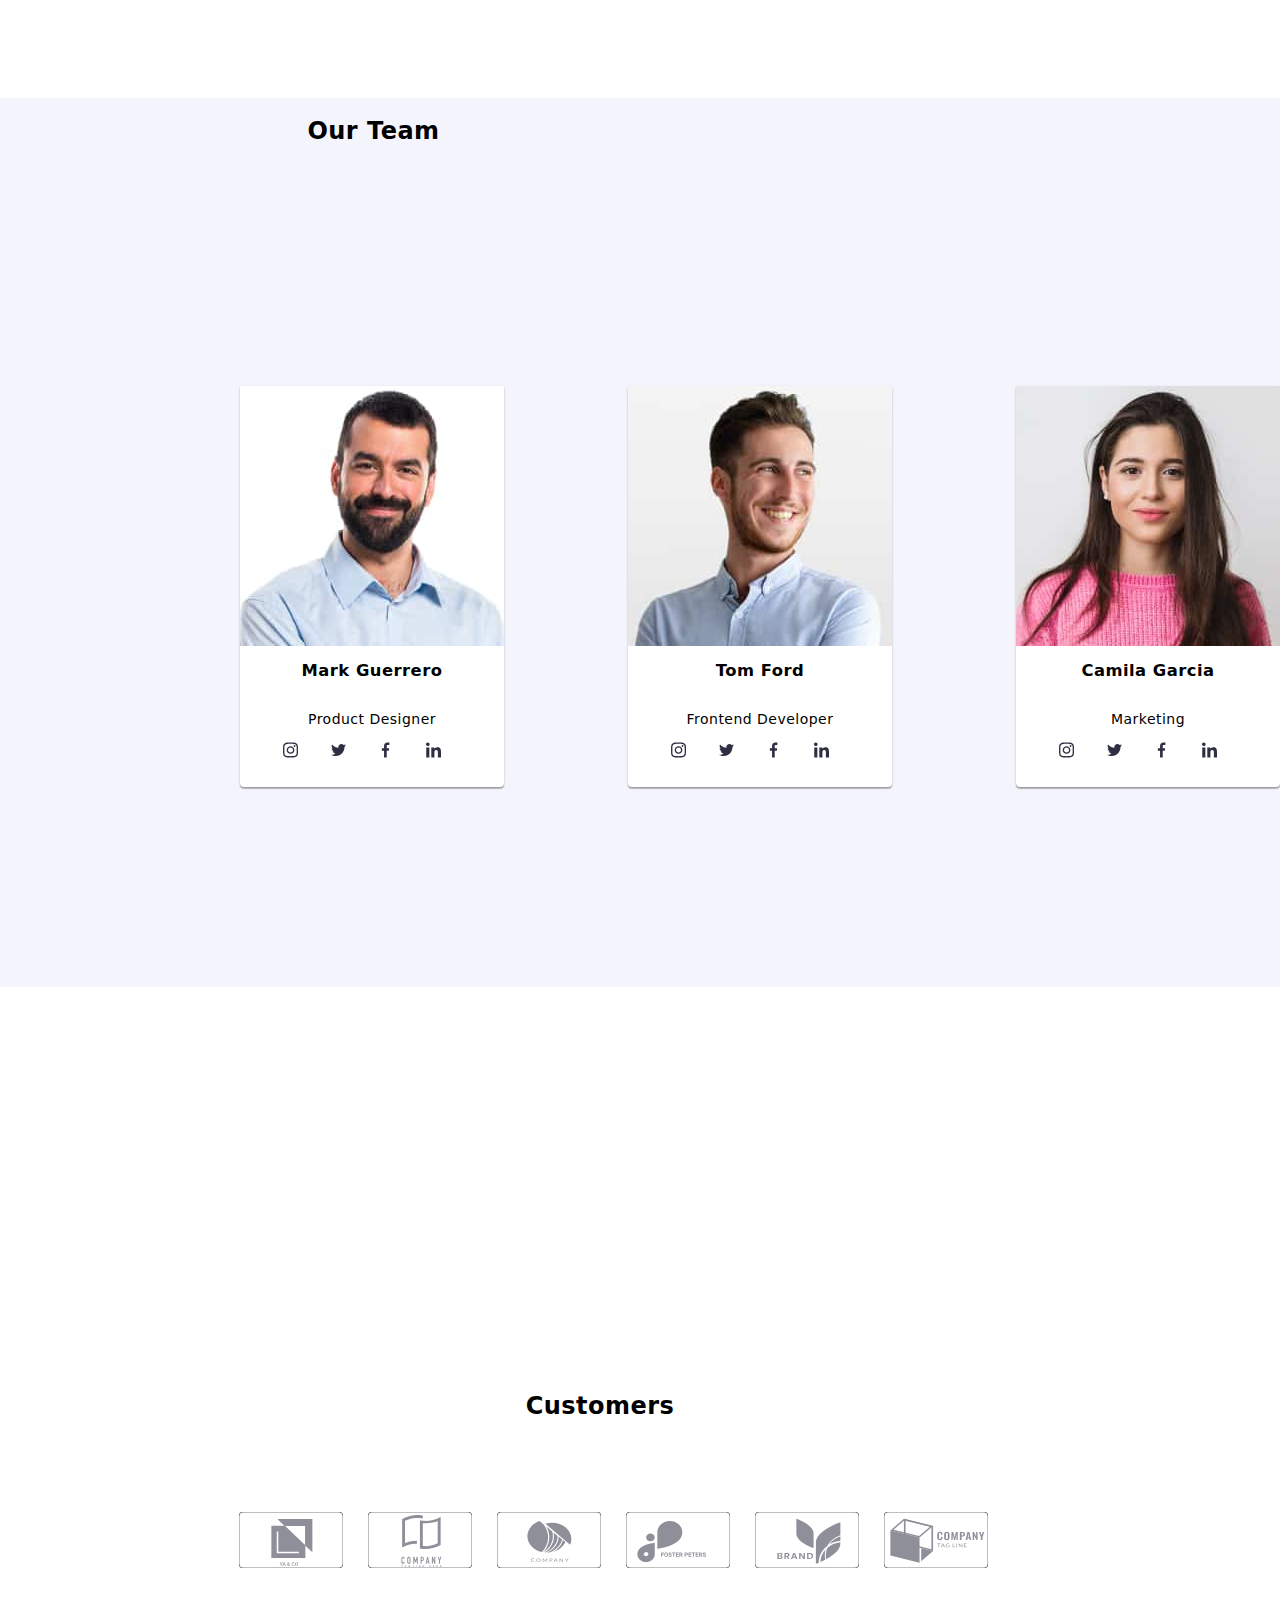
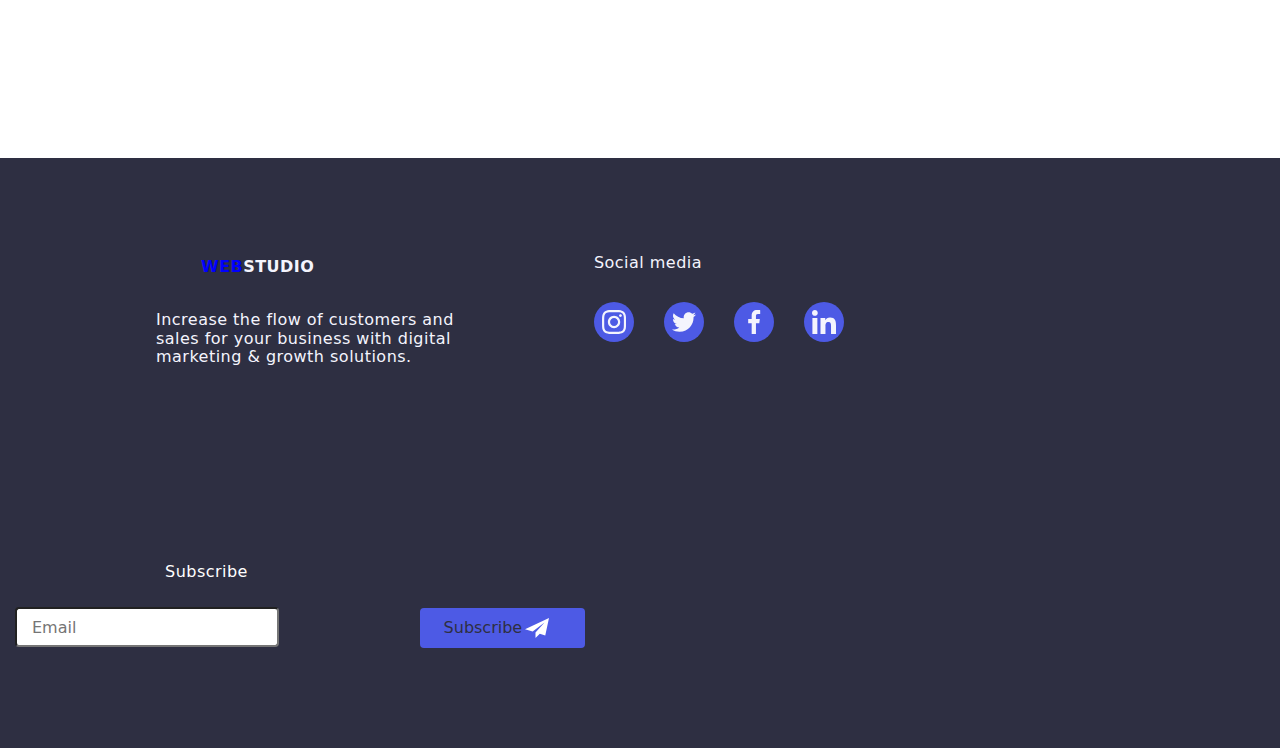
==== commit 6ab640a1: "ultima" ====
--- a/index.html
+++ b/index.html
@@ -357,7 +357,7 @@
       </section>
       <section class="section customers">
         <div class="container">
-          <h2 class="h2-customers"  >Customers</h2>
+          <h2 class="h2-customers">Customers</h2>
           <div class="container-customers">
             <ul class="customers-icons">
               <li class="customers-icons">
--- a/style.css
+++ b/style.css
@@ -82,22 +82,17 @@
   margin-block-start: 0;
   flex-direction: row;
   align-items: center;
+  align-items: baseline;
 }
 
 .header-container-content {
   width: 428px;
   height: 432px;
   position: relative;
-  background-image: linear-gradient(
-      rgba(46, 47, 66, 0.7),
-      rgba(46, 47, 66, 0.7)
-    ),
+  background-image: linear-gradient(rgba(46, 47, 66, 0.7),
+      rgba(46, 47, 66, 0.7)),
     url(./images/office.png);
   background-size: cover;
-}
-
-.top-line {
-  align-items: baseline;
 }
 
 .h1-hero {
@@ -809,6 +804,7 @@
   gap: 72px;
   margin-bottom: 192px;
 }
+
 .container-team {
   display: flex;
   flex-direction: column;
@@ -962,8 +958,7 @@
   left: 220px;
 }
 
-.mobile-menu-email-number-icons {
-}
+.mobile-menu-email-number-icons {}
 
 .mobile-menu {
   padding: 0;
@@ -1024,6 +1019,19 @@
   .website {
     font-family: var(--global-font-family);
   }
+
+  .mobile-menu {
+    display: none;
+  }
+
+  .js-menu-container.is-open {
+    display: none;
+  }
+
+  .mobile-menu-email-number-icons {
+    display: none;
+  }
+
   .pages a {
     color: var(--link-color);
     text-decoration: none;
@@ -1034,11 +1042,14 @@
     margin-top: 24px;
     margin-bottom: 24px;
   }
+
   .pages {
     display: flex;
     justify-content: space-evenly;
     margin-block-start: 0;
     gap: 24px;
+    position: absolute;
+    margin-left: 250px;
   }
 
   .pages a:hover,
@@ -1074,6 +1085,7 @@
     margin-bottom: 192px;
     margin-left: 100px;
   }
+
   .about-list {
     top: 598px;
     left: 16px;
@@ -1081,15 +1093,18 @@
     opacity: 0px;
     width: 720px;
   }
+
   .container-team {
     width: 300px;
   }
+
   .container-customers {
     width: 580px;
     display: flex;
     justify-content: center;
     margin-left: 100px;
   }
+
   body {
     font-family: var(--global-font-family);
     letter-spacing: 0.03em;
@@ -1155,7 +1170,7 @@
     border-radius: 4px;
   }
 
-  .top-line {
+  .top-line .container {
     gap: 40px;
     margin-block-start: 0;
     flex-direction: row;
@@ -1165,6 +1180,7 @@
     margin-left: 16px;
     align-items: baseline;
   }
+
   .top-line {
     display: flex;
     justify-content: flex-start;
@@ -1175,10 +1191,8 @@
     width: 768px;
     height: 436px;
     position: absolute;
-    background-image: linear-gradient(
-        rgba(46, 47, 66, 0.7),
-        rgba(46, 47, 66, 0.7)
-      ),
+    background-image: linear-gradient(rgba(46, 47, 66, 0.7),
+        rgba(46, 47, 66, 0.7)),
       url(./images/office.png);
     background-size: cover;
   }
@@ -1200,7 +1214,7 @@
     width: 320px;
     text-align: center;
     margin-bottom: 10px;
-    margin-left: 345px;
+    margin-left: 310px;
   }
 
   .hero {
@@ -1869,10 +1883,6 @@
     transition: color 250ms cubic-bezier(0.4, 0, 0.2, 1);
   }
 
-  .pages {
-    display: ;
-  }
-
   .link-logo {
     display: none;
   }
@@ -1930,15 +1940,7 @@
     opacity: 0px;
   }
 }
-.pages a {
-  color: var(--link-color);
-  text-decoration: none;
-  font-weight: 500;
-  gap: 40px;
-  display: flex;
-  margin-top: 24px;
-  margin-bottom: 24px;
-}
+
 /* Stilizare Desktop si device-uri peste 1158px */
 @media screen and (min-width: 1159px) {
   .pages a {
@@ -1950,6 +1952,7 @@
     margin-top: 24px;
     margin-bottom: 24px;
   }
+
   .h2-customers {
     display: flex;
     justify-content: center;
@@ -1957,6 +1960,7 @@
     margin-left: 0px;
     margin-bottom: 72px;
   }
+
   .pages {
     display: flex;
     justify-content: space-evenly;
@@ -2012,10 +2016,8 @@
     width: 100%;
     height: 600px;
     position: relative;
-    background-image: linear-gradient(
-        rgba(46, 47, 66, 0.7),
-        rgba(46, 47, 66, 0.7)
-      ),
+    background-image: linear-gradient(rgba(46, 47, 66, 0.7),
+        rgba(46, 47, 66, 0.7)),
       url(./images/office.png);
     background-size: cover;
   }
@@ -2045,6 +2047,7 @@
     margin-top: 72px;
     margin-bottom: 200px;
   }
+
   .container-team {
     display: flex;
     flex-direction: column;
@@ -2053,6 +2056,7 @@
     gap: 72px;
     margin-bottom: 192px;
   }
+
   .list-social-icons {
     list-style-type: none;
     display: flex;
@@ -2242,4 +2246,4 @@
     right: 24px;
     border: none;
   }
-}
+}